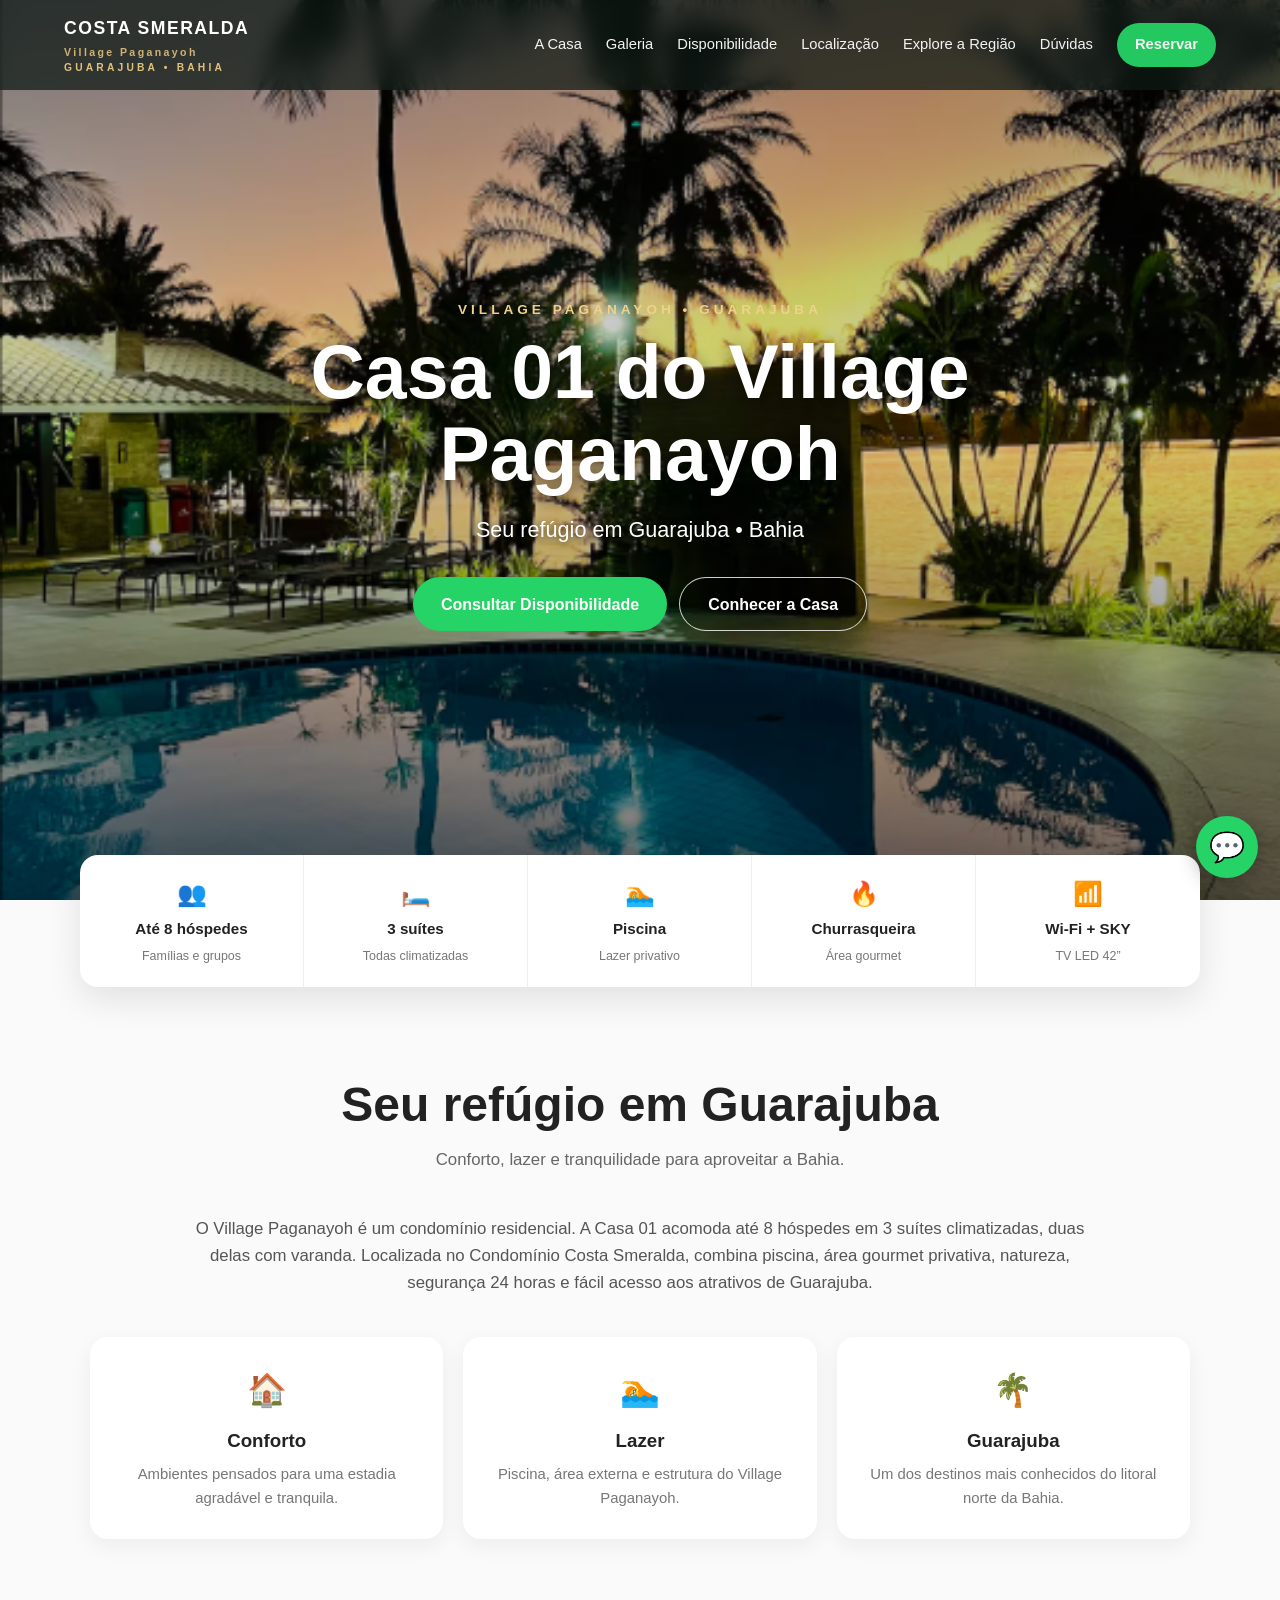
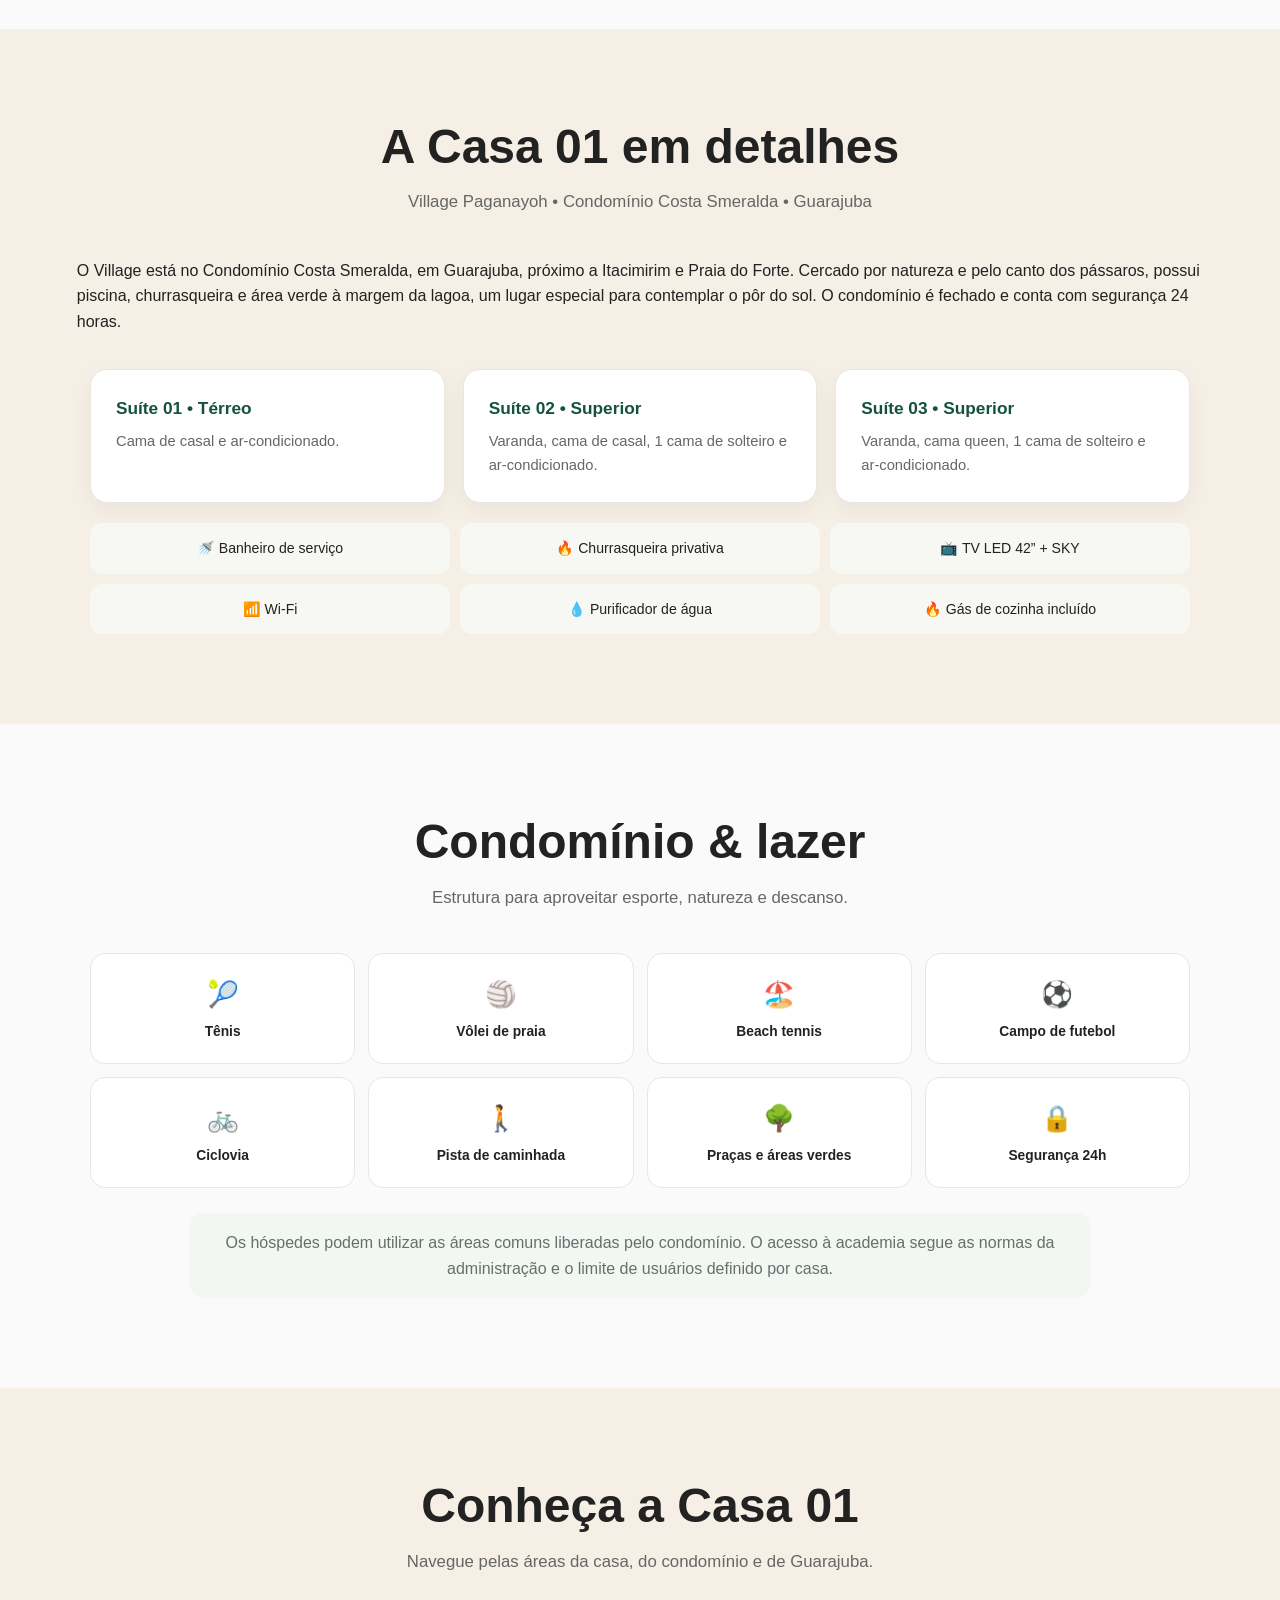
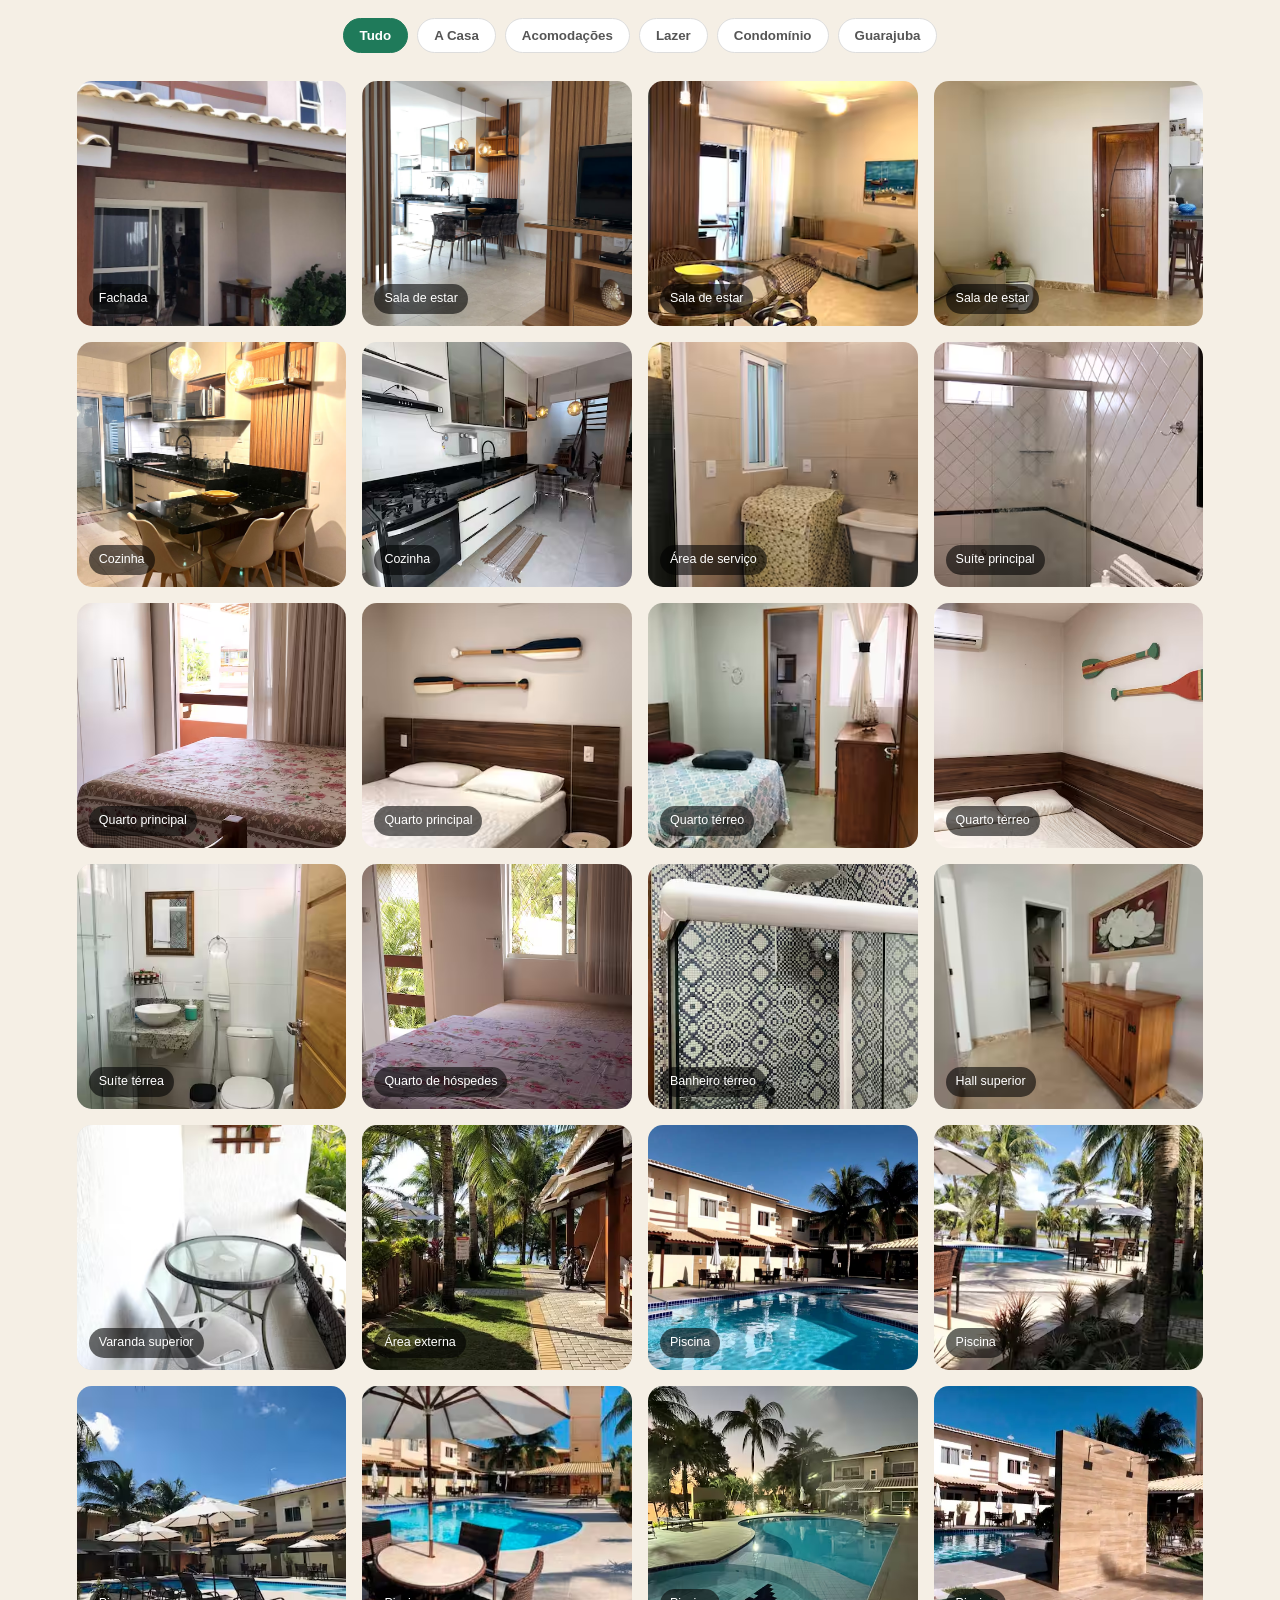
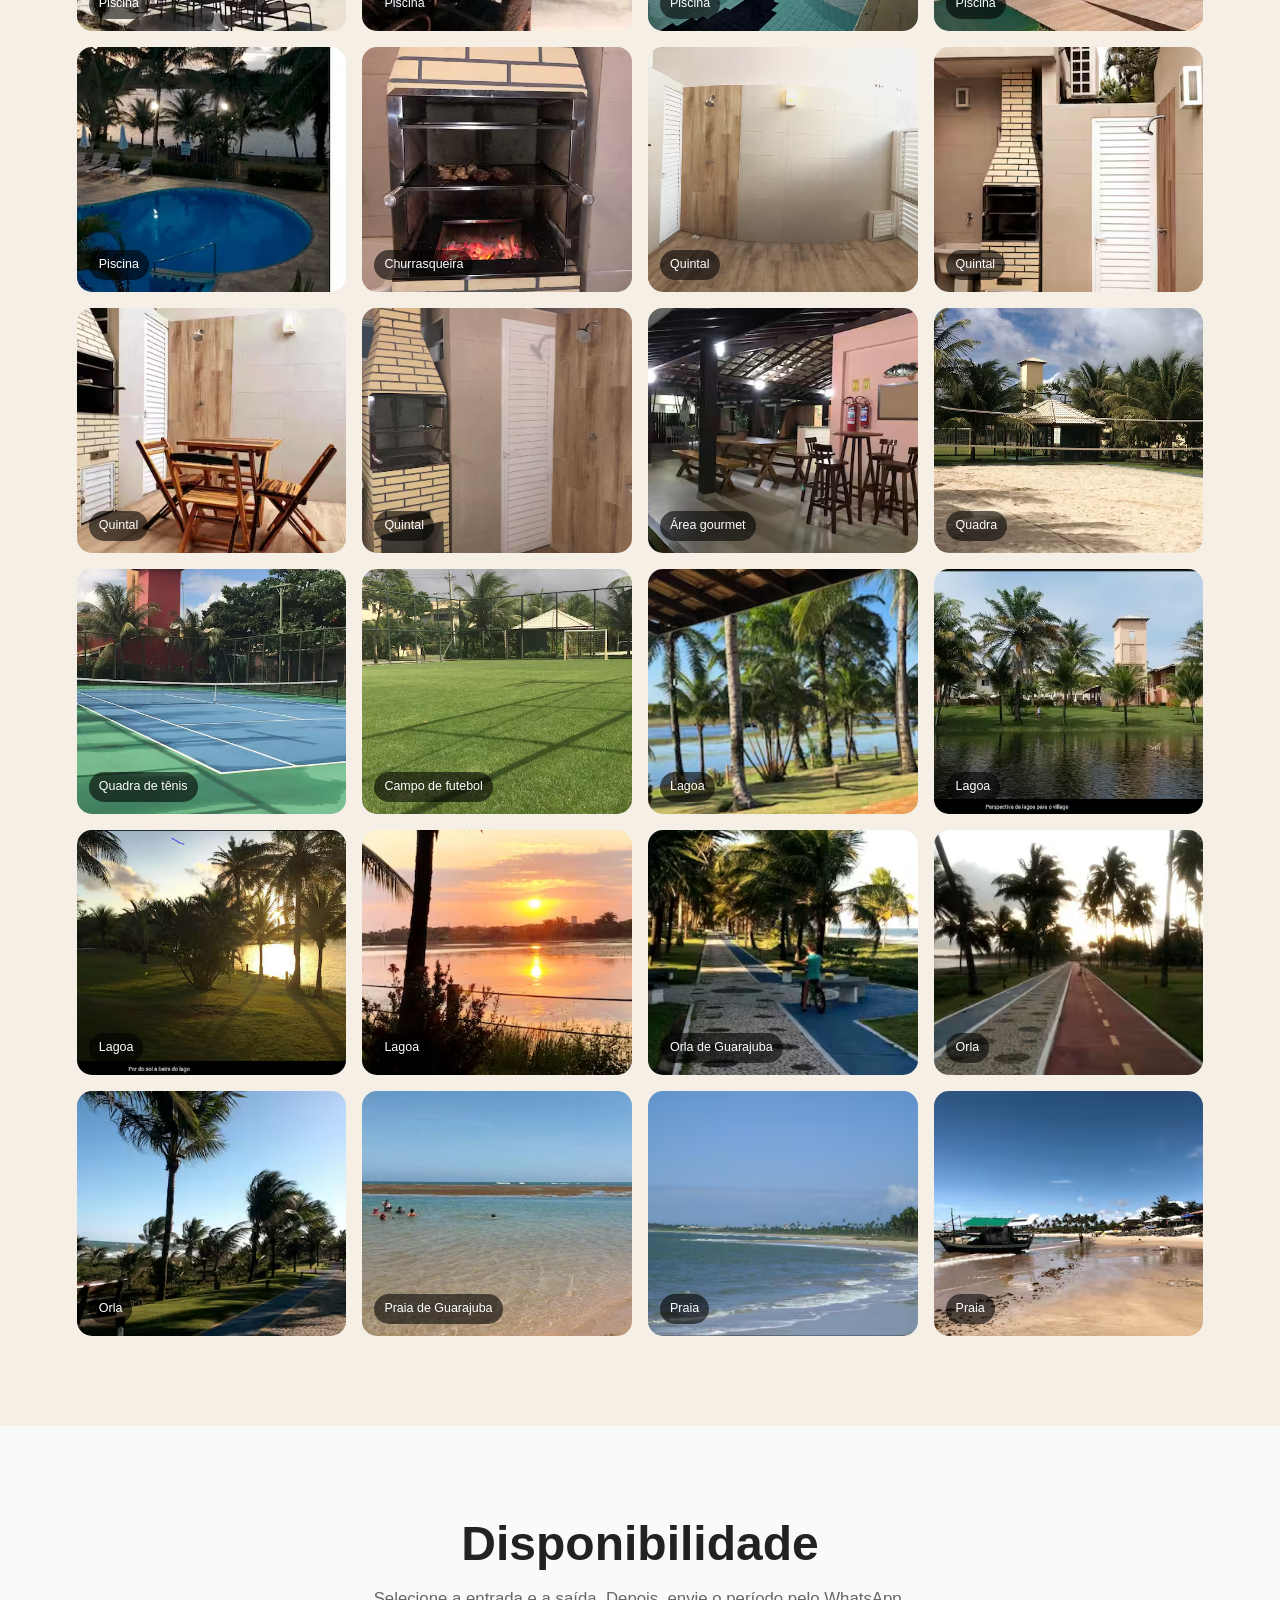
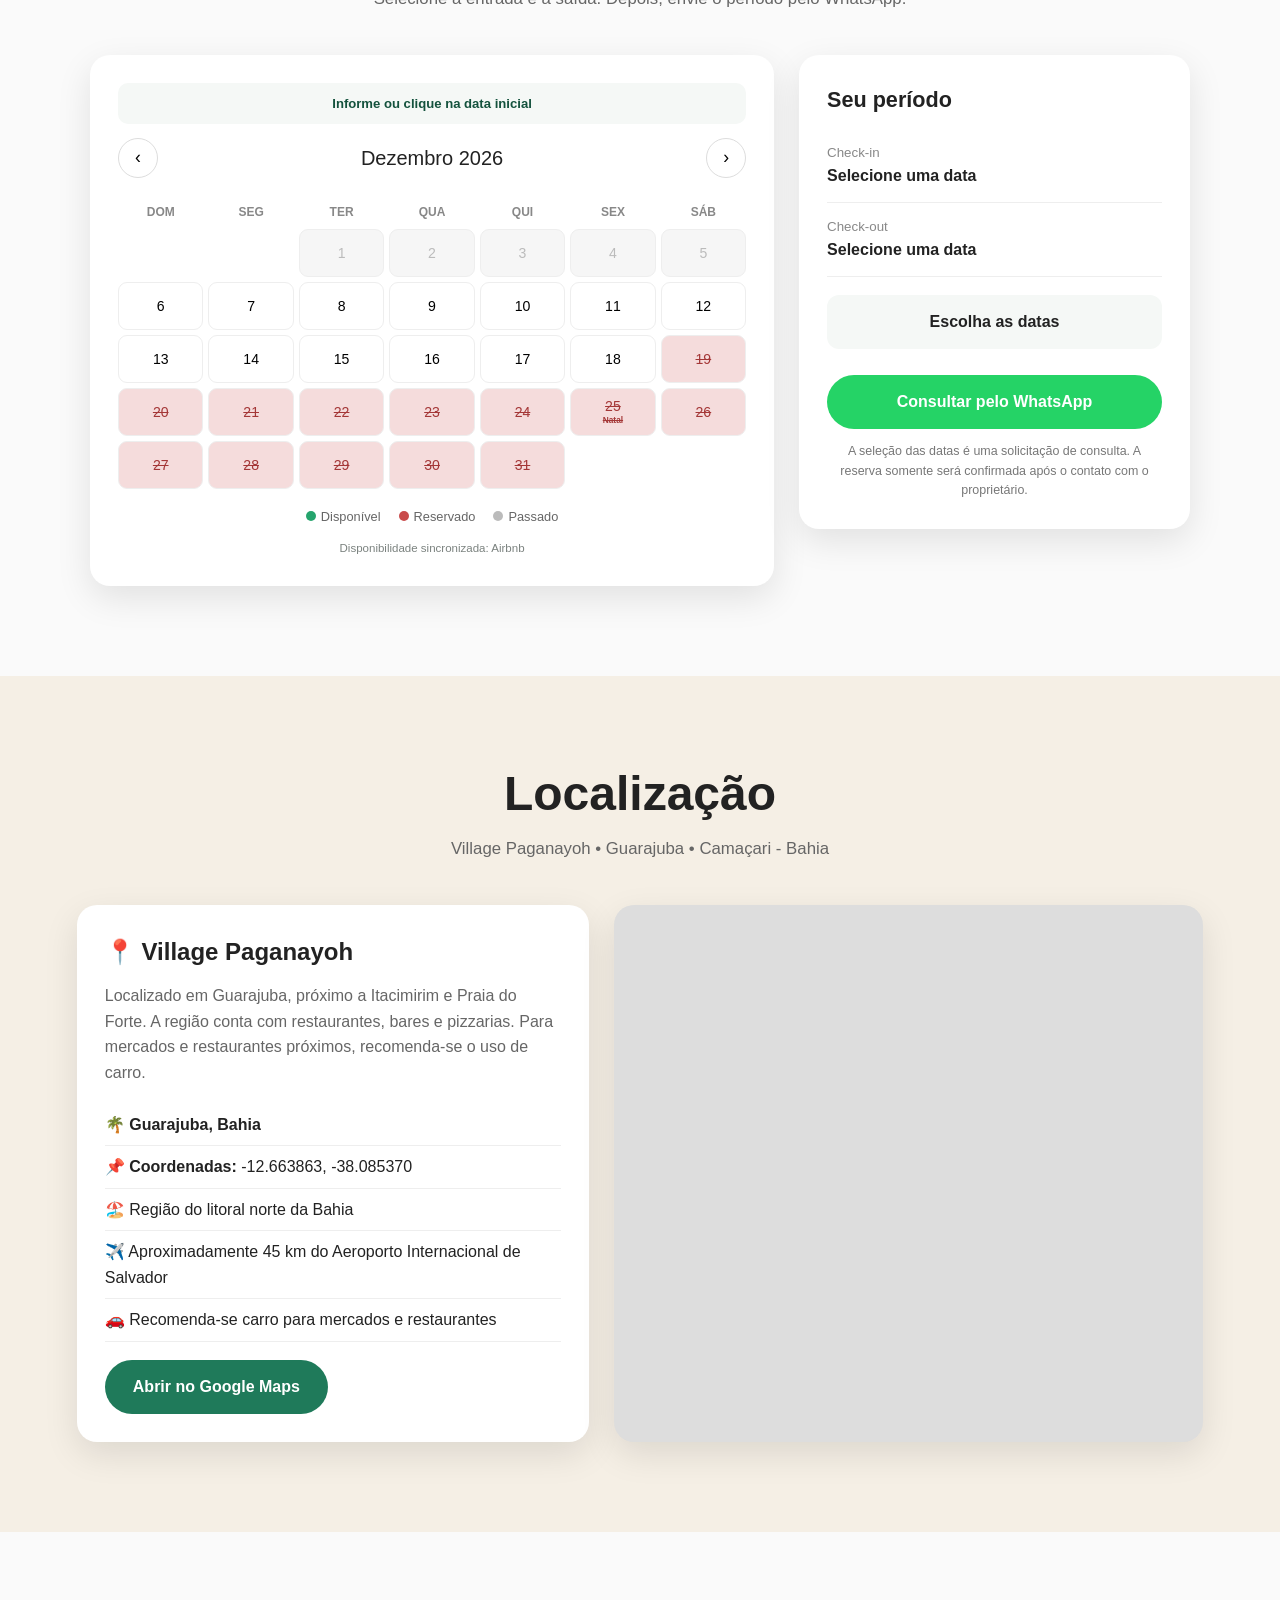
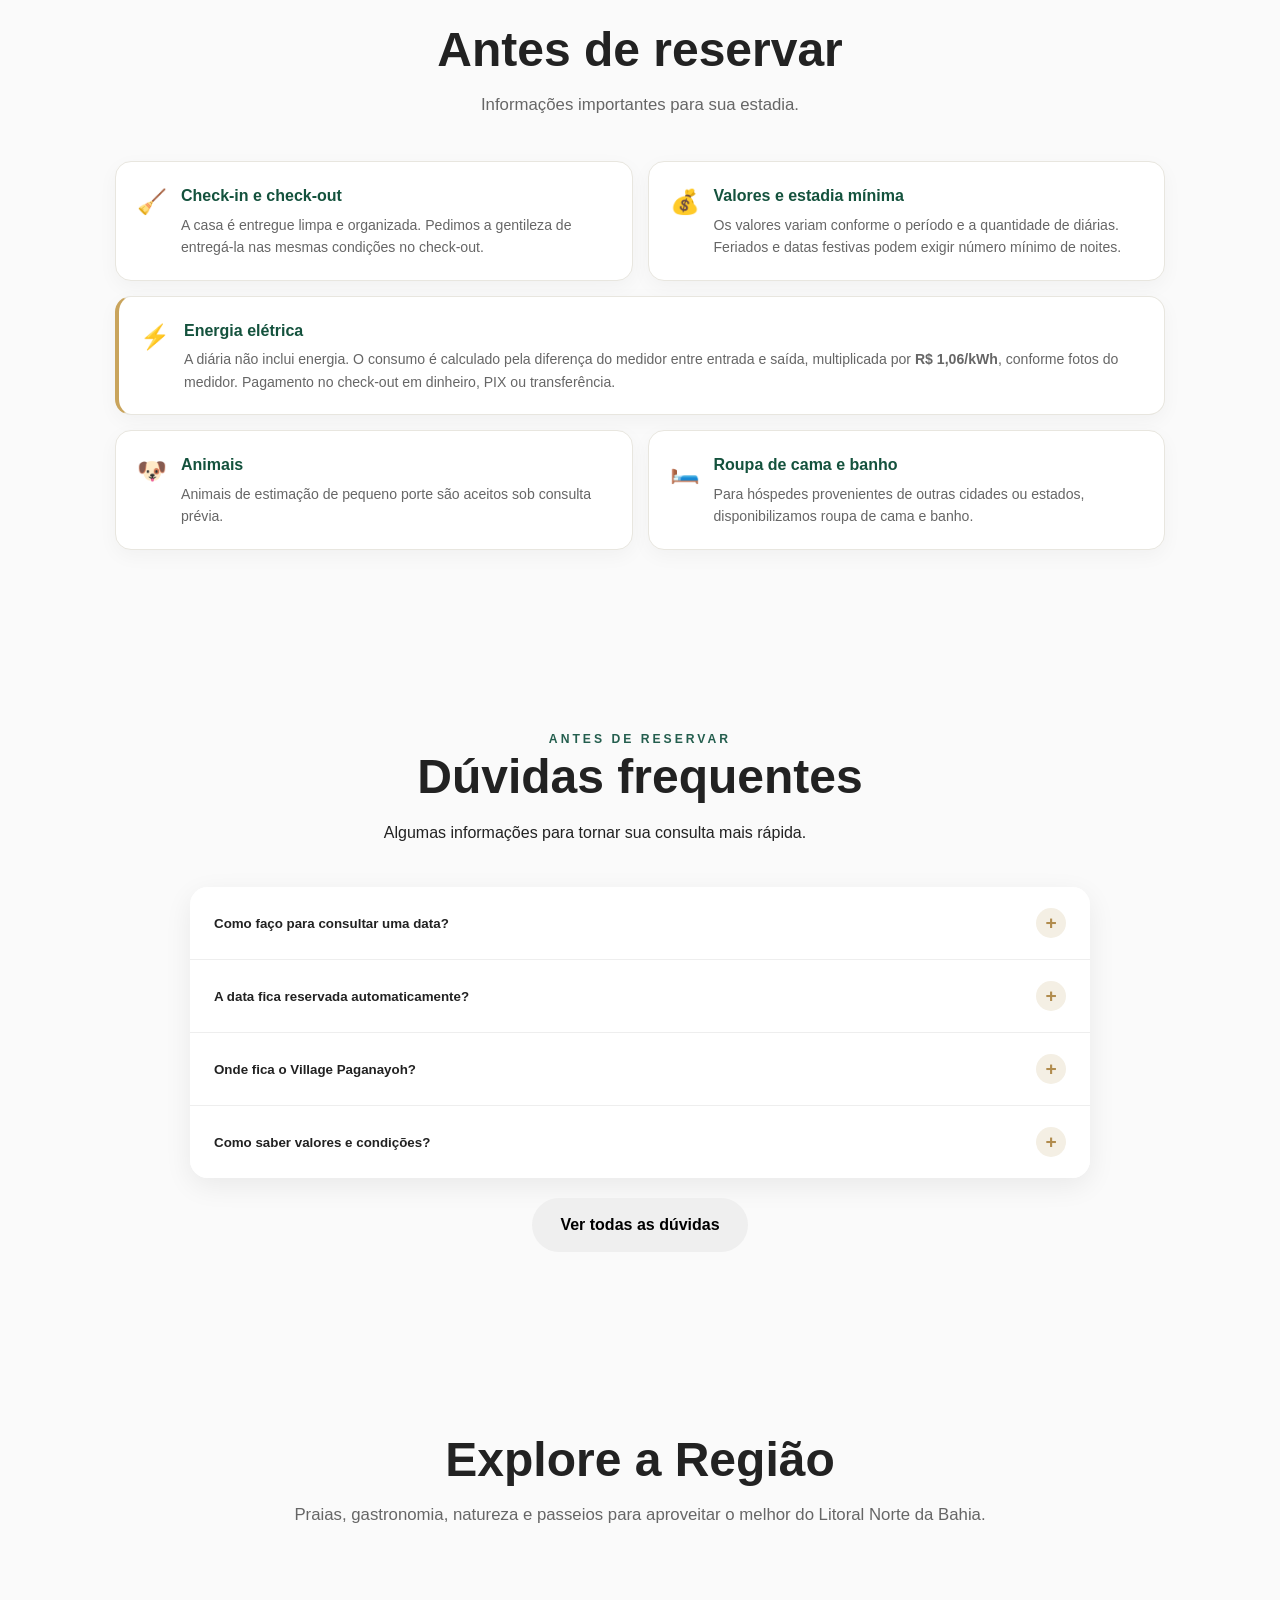
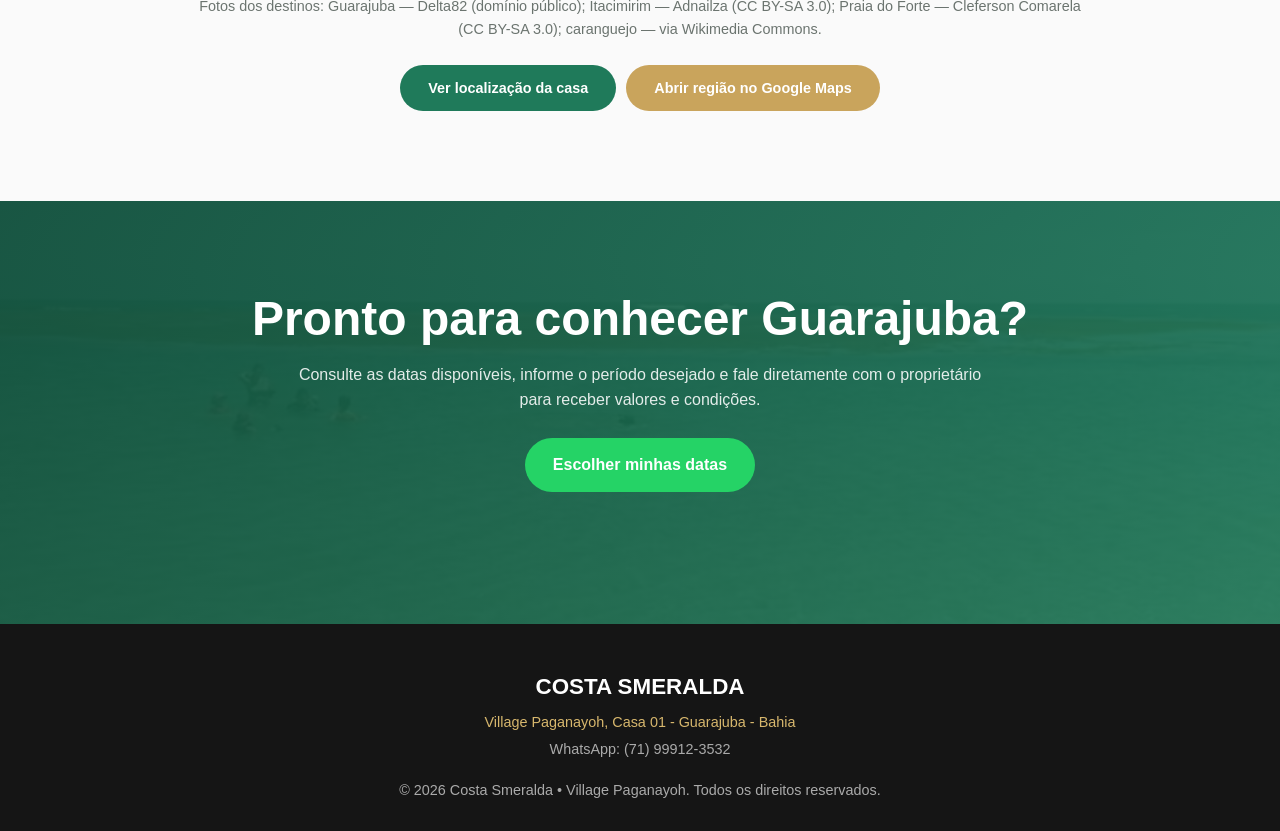
==== index.html @ cddd0c2f "Adiciona central de dúvidas pesquisável" ====
<!DOCTYPE html>
<html lang="pt-BR">
<head>
<meta charset="UTF-8">
<meta name="viewport" content="width=device-width, initial-scale=1.0">
<meta name="description" content="Casa 01 do Village Paganayoh em Guarajuba, Bahia. Consulte disponibilidade e faça sua reserva diretamente pelo WhatsApp.">
<title>Casa 01 | Village Paganayoh — Guarajuba, Bahia</title>
    <meta name="description" content="Conheça a Casa 01 do Village Paganayoh em Guarajuba, Bahia. Veja fotos, consulte disponibilidade e fale diretamente com o proprietário.">
    <meta property="og:title" content="Casa 01 | Village Paganayoh — Guarajuba">
    <meta property="og:description" content="Seu refúgio em Guarajuba, Bahia. Consulte disponibilidade e reserve diretamente.">
    <meta property="og:type" content="website">

<style>
:root{
    --green:#1f7a5a;
    --green-dark:#14523d;
    --sand:#f5efe5;
    --gold:#c9a45c;
    --dark:#222;
    --gray:#666;
    --light:#fafafa;
    --white:#fff;
    --red:#c94b4b;
    --shadow:0 12px 35px rgba(0,0,0,.10);
}

*{margin:0;padding:0;box-sizing:border-box}
html{scroll-behavior:smooth}
body{
    font-family:"Segoe UI",Arial,sans-serif;
    background:var(--light);
    color:var(--dark);
    line-height:1.6;
}
a{text-decoration:none;color:inherit}
img{max-width:100%;display:block}

.navbar{
    position:fixed;
    top:0;left:0;right:0;
    z-index:1000;
    padding:14px 5%;
    background:rgba(15,25,21,.72);
    backdrop-filter:blur(10px);
    -webkit-backdrop-filter:blur(10px);
    color:#fff;
}
.nav-inner{
    max-width:1250px;
    margin:auto;
    display:flex;
    align-items:center;
    justify-content:space-between;
    gap:25px;
}
.logo{
    font-size:1.1rem;
    font-weight:800;
    letter-spacing:1.5px;
    white-space:nowrap;
}
.logo span{
    display:block;
    color:#e1c27d;
    font-weight:600;
}
.logo .logo-village{
    font-size:.66rem;
    letter-spacing:2.4px;
    margin-top:2px;
    opacity:.9;
}
.logo .logo-location{
    font-size:.64rem;
    letter-spacing:3.2px;
    margin-top:-1px;
}
.nav-links{
    display:flex;
    gap:24px;
    align-items:center;
    font-size:.92rem;
}
.nav-links a{opacity:.95;transition:.25s}
.nav-links a:hover{color:#e1c27d}
.nav-cta{
    background:#25D366;
    padding:10px 18px;
    border-radius:30px;
    font-weight:700;
}

.hero{
    min-height:100vh;
    position:relative;
    display:flex;
    align-items:center;
    justify-content:center;
    text-align:center;
    color:#fff;
    padding:100px 20px 70px;
    background:
      linear-gradient(180deg,rgba(0,0,0,.38),rgba(0,0,0,.12) 45%,rgba(0,0,0,.55)),
      url("assets/images/casa/pordosol.png") center center/cover no-repeat;
}
.hero-content{max-width:1050px;position:relative;z-index:2}
.eyebrow{
    text-transform:uppercase;
    letter-spacing:4px;
    font-size:.85rem;
    margin-bottom:12px;
    color:#f0d18c;
    font-weight:700;
}
.hero h1{
    font-size:clamp(2.5rem,6vw,4.7rem);
    line-height:1.08;
    margin-bottom:18px;
    text-shadow:0 4px 20px rgba(0,0,0,.6);
}
.hero p{
    font-size:clamp(1rem,2vw,1.35rem);
    margin-bottom:30px;
    text-shadow:0 2px 10px rgba(0,0,0,.7);
}
.hero-buttons{
    display:flex;
    justify-content:center;
    gap:12px;
    flex-wrap:wrap;
}
.btn{
    display:inline-flex;
    align-items:center;
    justify-content:center;
    min-height:54px;
    padding:0 28px;
    border-radius:50px;
    font-weight:800;
    transition:.25s;
    cursor:pointer;
    border:0;
    font-size:1rem;
}
.btn:hover{transform:translateY(-2px)}
.btn-green{background:#25D366;color:#fff}
.btn-outline{border:1px solid rgba(255,255,255,.8);color:#fff;background:rgba(0,0,0,.15)}
.btn-dark{background:var(--green);color:#fff}
.btn-gold{background:var(--gold);color:#fff}

.info-strip{
    position:relative;
    z-index:5;
    max-width:1120px;
    margin:-45px auto 0;
    background:#fff;
    border-radius:18px;
    box-shadow:var(--shadow);
    display:grid;
    grid-template-columns:repeat(5,1fr);
    overflow:hidden;
}
.info-item{
    padding:20px 12px;
    text-align:center;
    border-right:1px solid #eee;
}
.info-item:last-child{border-right:0}
.info-icon{font-size:1.5rem;margin-bottom:4px}
.info-item strong{display:block;font-size:.95rem}
.info-item span{font-size:.78rem;color:#777}

.section{
    padding:90px 6%;
}
.section.alt{background:var(--sand)}
.section-header{
    max-width:850px;
    margin:0 auto 42px;
    text-align:center;
}
.section-title{
    font-size:clamp(2rem,4vw,3rem);
    line-height:1.15;
    margin-bottom:15px;
}
.section-subtitle{
    color:var(--gray);
    font-size:1.05rem;
}
.text{
    max-width:900px;
    margin:auto;
    text-align:center;
    color:#555;
    font-size:1.05rem;
}

.features{
    max-width:1100px;
    margin:40px auto 0;
    display:grid;
    grid-template-columns:repeat(3,1fr);
    gap:20px;
}
.feature{
    background:#fff;
    padding:28px;
    border-radius:18px;
    box-shadow:0 7px 22px rgba(0,0,0,.06);
    text-align:center;
}
.feature .icon{font-size:2rem;margin-bottom:10px}
.feature h3{margin-bottom:7px}
.feature p{color:#777;font-size:.93rem}

.gallery-tabs{
    display:flex;
    justify-content:center;
    flex-wrap:wrap;
    gap:9px;
    margin-bottom:28px;
}
.tab{
    border:1px solid #ddd;
    background:#fff;
    color:#555;
    padding:9px 16px;
    border-radius:30px;
    cursor:pointer;
    font-weight:600;
}
.tab.active,.tab:hover{
    background:var(--green);
    color:#fff;
    border-color:var(--green);
}
.gallery{
    max-width:1200px;
    margin:auto;
    display:grid;
    grid-template-columns:repeat(4,1fr);
    gap:16px;
}
.gallery-item{
    position:relative;
    height:245px;
    border-radius:15px;
    overflow:hidden;
    cursor:pointer;
    background:#ddd;
}
.gallery-item img{
    width:100%;
    height:100%;
    object-fit:cover;
    transition:.35s;
}
.gallery-item:hover img{transform:scale(1.05)}
.gallery-label{
    position:absolute;
    left:12px;
    bottom:12px;
    background:rgba(0,0,0,.58);
    color:#fff;
    padding:5px 10px;
    border-radius:20px;
    font-size:.78rem;
}

.lightbox{
    position:fixed;
    inset:0;
    background:rgba(0,0,0,.93);
    z-index:3000;
    display:none;
    align-items:center;
    justify-content:center;
    padding:25px;
}
.lightbox.show{display:flex}
.lightbox img{
    max-width:92vw;
    max-height:88vh;
    object-fit:contain;
    border-radius:8px;
}
.lb-close,.lb-prev,.lb-next{
    position:absolute;
    color:#fff;
    background:rgba(255,255,255,.12);
    border:0;
    cursor:pointer;
    width:46px;height:46px;
    border-radius:50%;
    font-size:1.6rem;
}
.lb-close{top:20px;right:25px}
.lb-prev{left:22px;top:50%;transform:translateY(-50%)}
.lb-next{right:22px;top:50%;transform:translateY(-50%)}

.calendar-wrap{
    max-width:1100px;
    margin:auto;
    display:grid;
    grid-template-columns:1.4fr .8fr;
    gap:25px;
    align-items:start;
}
.calendar-card,.booking-card,.location-card{
    background:#fff;
    border-radius:20px;
    box-shadow:var(--shadow);
    padding:28px;
}
.calendar-head{
    display:flex;
    align-items:center;
    justify-content:space-between;
    margin-bottom:18px;
}
.calendar-head button{
    width:40px;height:40px;
    border:1px solid #ddd;
    background:#fff;
    border-radius:50%;
    cursor:pointer;
    font-size:1.1rem;
}
.month-title{text-align:center;font-size:1.25rem}
.weekdays,.days{
    display:grid;
    grid-template-columns:repeat(7,1fr);
    gap:5px;
}
.weekdays div{
    text-align:center;
    font-size:.75rem;
    color:#888;
    font-weight:700;
    padding:7px 0;
}
.day{
    min-height:48px;
    border:1px solid #eee;
    background:#fff;
    border-radius:9px;
    cursor:pointer;
    font-size:.88rem;
    position:relative;
}
.day:hover{border-color:var(--green)}
.day.empty{border:0;background:transparent;cursor:default}
.day.past{color:#bbb;background:#f6f6f6;cursor:not-allowed}
.day.reserved{
    background:#f5dcdc;
    color:#a43737;
    cursor:not-allowed;
    text-decoration:line-through;
}
.day.selected{
    background:var(--green);
    color:#fff;
    border-color:var(--green);
}
.day.in-range{
    background:#dcefe7;
    border-color:#c4e2d6;
    color:#14523d;
}
 .calendar-hint{margin:0 0 14px;padding:10px 12px;border-radius:10px;background:#f5f8f6;color:#14523d;text-align:center;font-size:.82rem;font-weight:700}.calendar-pointer-hint{position:fixed;z-index:5000;pointer-events:none;background:#17201d;color:#fff;padding:7px 10px;border-radius:8px;font-size:.72rem;font-weight:700;box-shadow:0 6px 18px rgba(0,0,0,.18);opacity:0;transform:translate(12px,14px);transition:opacity .12s}.calendar-pointer-hint.show{opacity:1}@media(hover:none),(pointer:coarse){.calendar-pointer-hint{display:none}}
.calendar-legend{
    display:flex;
    justify-content:center;
    flex-wrap:wrap;
    gap:18px;
    margin-top:18px;
    font-size:.8rem;
    color:#666;
}
.dot{
    width:10px;height:10px;
    border-radius:50%;
    display:inline-block;
    margin-right:5px;
}
.dot.green{background:#25a46d}
.dot.red{background:#c94b4b}
.dot.gray{background:#bbb}

.booking-card h3{font-size:1.35rem;margin-bottom:12px}
.booking-row{
    padding:13px 0;
    border-bottom:1px solid #eee;
}
.booking-row small{display:block;color:#888}
.booking-row strong{font-size:1rem}
.nights{
    margin:18px 0;
    padding:14px;
    background:#f5f8f6;
    border-radius:12px;
    text-align:center;
}
.booking-card .btn{width:100%;margin-top:8px}
.note{
    margin-top:13px;
    font-size:.78rem;
    color:#777;
    text-align:center;
}

.location{
    max-width:1200px;
    margin:auto;
    display:grid;
    grid-template-columns:1fr 1.15fr;
    gap:25px;
}
.location-card h3{font-size:1.5rem;margin-bottom:12px}
.location-card p{color:#666;margin-bottom:15px}
.location-list{list-style:none;margin:18px 0}
.location-list li{padding:8px 0;border-bottom:1px solid #eee}
.map{
    min-height:450px;
    border-radius:20px;
    overflow:hidden;
    box-shadow:var(--shadow);
    background:#ddd;
}
.map iframe{width:100%;height:100%;min-height:450px;border:0}

.rules{
    max-width:900px;
    margin:auto;
    display:grid;
    grid-template-columns:1fr 1fr;
    gap:16px;
}

.region-grid{
    max-width:1200px;
    margin:auto;
    display:grid;
    grid-template-columns:repeat(4,1fr);
    gap:18px;
}
.region-card{
    position:relative;
    min-height:360px;
    border-radius:20px;
    overflow:hidden;
    box-shadow:var(--shadow);
    background:#1e2a25;
    color:#fff;
    isolation:isolate;
}
.region-card img{
    position:absolute;
    inset:0;
    width:100%;
    height:100%;
    object-fit:cover;
    z-index:-2;
    transition:transform .4s ease;
}
.region-card::after{
    content:"";
    position:absolute;
    inset:0;
    background:linear-gradient(180deg,rgba(0,0,0,.05) 20%,rgba(0,0,0,.78) 100%);
    z-index:-1;
}
.region-card:hover img{transform:scale(1.04)}
.region-card-content{
    position:absolute;
    left:0;right:0;bottom:0;
    padding:24px;
}
.region-tag{
    display:inline-flex;
    align-items:center;
    gap:6px;
    padding:6px 10px;
    border-radius:999px;
    background:rgba(255,255,255,.17);
    border:1px solid rgba(255,255,255,.28);
    backdrop-filter:blur(8px);
    -webkit-backdrop-filter:blur(8px);
    font-size:.72rem;
    font-weight:800;
    margin-bottom:10px;
}
.region-card h3{
    font-size:1.35rem;
    line-height:1.15;
    margin-bottom:7px;
}
.region-card p{
    color:rgba(255,255,255,.86);
    font-size:.88rem;
}
.region-note{
    max-width:900px;
    margin:24px auto 0;
    text-align:center;
    color:#6b746f;
    font-size:.9rem;
}
.region-actions{
    max-width:1200px;
    margin:24px auto 0;
    display:flex;
    justify-content:center;
    gap:10px;
    flex-wrap:wrap;
}
.region-actions .btn{
    min-height:46px;
    font-size:.9rem;
}

.rule{
    background:#fff;
    padding:20px;
    border-radius:14px;
    border-left:4px solid var(--gold);
}
.rule strong{display:block;margin-bottom:4px}
.rule span{color:#666;font-size:.92rem}

.final-cta{
    background:
      linear-gradient(135deg,rgba(20,82,61,.96),rgba(31,122,90,.90)),
      url("assets/images/guarajuba/praia.png") center/cover;
    color:#fff;
    text-align:center;
}
.final-cta .section-title{color:#fff}
.final-cta p{max-width:700px;margin:0 auto 25px;color:rgba(255,255,255,.88)}

.footer{
    background:#151515;
    color:#fff;
    padding:45px 6% 25px;
    text-align:center;
}
.footer h3{font-size:1.4rem;margin-bottom:6px}
.footer p{color:#aaa;font-size:.9rem;margin:4px 0}
.footer .gold{color:#d7b76d}

.whatsapp-float{
    position:fixed;
    right:22px;
    bottom:22px;
    width:62px;height:62px;
    border-radius:50%;
    background:#25D366;
    color:#fff;
    display:flex;
    align-items:center;
    justify-content:center;
    font-size:29px;
    box-shadow:0 5px 20px rgba(0,0,0,.28);
    z-index:2000;
    transition:.25s;
}
.whatsapp-float:hover{transform:scale(1.07)}

@media(max-width:900px){
    .nav-links{display:none}
    .info-strip{grid-template-columns:repeat(3,1fr);margin:0 4% 0}
    .info-item:nth-child(3){border-right:0}
    .info-item:nth-child(4),.info-item:nth-child(5){border-top:1px solid #eee}
    .features{grid-template-columns:1fr 1fr}
    .gallery{grid-template-columns:repeat(3,1fr)}
    .calendar-wrap,.location{grid-template-columns:1fr}
    .region-grid{grid-template-columns:repeat(2,1fr)}
}
@media(max-width:600px){
    .navbar{padding:12px 18px}
    .logo{font-size:.95rem}
    .hero{
        min-height:92vh;
        padding:90px 16px 45px;
        background-position:center center;
    }
    .hero h1{font-size:2.45rem}
    .hero p{font-size:1rem}
    .btn{width:100%;max-width:330px}
    .info-strip{
        grid-template-columns:repeat(2,1fr);
        margin:0 12px;
        border-radius:14px;
    }
    .info-item{border-right:1px solid #eee}
    .info-item:nth-child(2n){border-right:0}
    .info-item:nth-child(3){border-top:1px solid #eee}
    .info-item:nth-child(4){border-top:1px solid #eee}
    .info-item:nth-child(5){
        grid-column:1/-1;
        border-top:1px solid #eee;
        border-right:0;
    }
    .section{padding:65px 18px}
    .features{grid-template-columns:1fr}
    .gallery{grid-template-columns:repeat(2,1fr);gap:10px}
    .gallery-item{height:180px}
    .calendar-card,.booking-card,.location-card{padding:18px}
    .day{min-height:42px;font-size:.8rem}
    .location-card{order:1}
    .map{order:2;min-height:330px}
    .map iframe{min-height:330px}
    .rules{grid-template-columns:1fr}
    .region-grid{grid-template-columns:1fr}
    .region-card{min-height:320px}
    .region-card-content{padding:20px}
    .lightbox img{max-width:96vw;max-height:80vh}
    .lb-prev{left:8px}.lb-next{right:8px}
}

        .faq-box{
            max-width:900px;
            margin:auto;
            background:#fff;
            border-radius:18px;
            box-shadow:0 8px 28px rgba(0,0,0,.07);
            overflow:hidden;
        }
        .faq-item{border-bottom:1px solid #eee;}
        .faq-item:last-child{border-bottom:0;}
        .faq-question{
            width:100%;
            border:0;
            background:#fff;
            padding:21px 24px;
            text-align:left;
            display:flex;
            justify-content:space-between;
            align-items:center;
            font-weight:700;
            color:#222;
            cursor:pointer;
        }
        .faq-question span{
            width:30px;height:30px;border-radius:50%;
            background:#f4efe4;color:#b18c4e;
            display:flex;align-items:center;justify-content:center;
            font-size:1.2rem;flex:none;
        }
        .faq-answer{
            display:none;
            padding:0 24px 21px;
            color:#666;
            font-size:.92rem;
        }
        .faq-item.open .faq-answer{display:block;}

    
        @media(max-width:600px){
            .whatsapp-float{
                width:58px;height:58px;right:16px;bottom:16px;
            }
            .faq-question{padding:18px 17px;font-size:.94rem;}
            .faq-answer{padding:0 17px 18px;font-size:.88rem;}
        }

    </style>

    <script type="application/ld+json">
    {
      "@context":"https://schema.org",
      "@type":"VacationRental",
      "name":"Casa 01 do Village Paganayoh",
      "description":"Casa para temporada no Village Paganayoh, em Guarajuba, Camaçari, Bahia.",
      "address":{
        "@type":"PostalAddress",
        "addressLocality":"Guarajuba",
        "addressRegion":"BA",
        "addressCountry":"BR"
      },
      "geo":{
        "@type":"GeoCoordinates",
        "latitude":-12.663863,
        "longitude":-38.085370
      },
      "telephone":"+55 71 99912-3532"
    }
    </script>


<script>
(function () {
  var nav = performance.getEntriesByType && performance.getEntriesByType("navigation")[0];
  if (nav && nav.type === "reload" && location.hash) {
    history.replaceState(null, "", location.pathname + location.search);
    window.scrollTo(0, 0);
  }
  document.addEventListener("DOMContentLoaded", function () {
    document.querySelectorAll('a[href^="#"]').forEach(function(a){
      a.addEventListener("click", function(e){
        var id=a.getAttribute("href");
        var target=id && id!="#" ? document.querySelector(id) : null;
        if(!target) return;
        e.preventDefault();
        target.scrollIntoView({behavior:"smooth",block:"start"});
        setTimeout(function(){
          history.replaceState(null,"",location.pathname+location.search);
        },700);
      });
    });
  });
})();
</script>


<style>
.real-grid{max-width:1100px;margin:34px auto 20px;display:grid;grid-template-columns:repeat(3,1fr);gap:18px}
.real-card{background:#fff;border:1px solid #e8e6df;border-radius:17px;padding:25px;box-shadow:0 8px 24px rgba(0,0,0,.05)}
.real-card b{color:#14523d;font-size:1.08rem}.real-card p{color:#666;margin-top:8px;font-size:.92rem}
.amenity-grid{max-width:1100px;margin:auto;display:grid;grid-template-columns:repeat(3,1fr);gap:10px}
.amenity-grid span{background:#f7f7f4;border-radius:12px;padding:14px;text-align:center;font-size:.88rem}
.condo-grid{max-width:1100px;margin:auto;display:grid;grid-template-columns:repeat(4,1fr);gap:13px}
.condo-grid div{background:#fff;border:1px solid #e8e6df;border-radius:15px;padding:20px;text-align:center;font-size:1.6rem}
.condo-grid b{display:block;font-size:.86rem;margin-top:6px}
.access-note{max-width:900px;margin:25px auto 0;text-align:center;background:#f2f7f4;color:#65706b;padding:17px;border-radius:13px}
.important-grid{max-width:1050px;margin:auto;display:grid;grid-template-columns:1fr 1fr;gap:15px}
.important-card{display:flex;gap:14px;background:#fff;border:1px solid #e8e6df;border-radius:16px;padding:21px;box-shadow:0 6px 20px rgba(0,0,0,.04)}
.important-card>span{font-size:1.5rem}.important-card b{color:#14523d}.important-card p{color:#666;font-size:.88rem;margin-top:5px}
.important-card.energy{grid-column:1/-1;border-left:4px solid #c9a45c}
@media(max-width:900px){.real-grid{grid-template-columns:1fr}.amenity-grid{grid-template-columns:1fr 1fr}.condo-grid{grid-template-columns:1fr 1fr}}
@media(max-width:600px){.amenity-grid,.important-grid{grid-template-columns:1fr}.important-card.energy{grid-column:auto}}
</style>


<style id="AIRBNB_CALENDAR_SYNC_V1">
.day.holiday:not(.reserved):not(.selected){border-color:#d3aa57;box-shadow:inset 0 -3px 0 #d3aa57}
.day.holiday:not(.reserved):not(.selected)::after{content:"";position:absolute;top:5px;right:5px;width:6px;height:6px;border-radius:50%;background:#d3aa57}
.day .holiday-name{display:block;font-size:.52rem;line-height:1.05;margin-top:2px;color:#9a742f;font-weight:700;white-space:normal}
.day.reserved .holiday-name{color:#a43737}
.day.selected .holiday-name{color:#fff}
@media(max-width:600px){.day .holiday-name{font-size:.44rem;line-height:1}}
.calendar-sync{margin-top:12px;text-align:center;color:#7b827f;font-size:.72rem}

.region-card{cursor:pointer}
.region-card:focus{outline:3px solid rgba(31,157,104,.22);outline-offset:3px}
.region-detail-modal{border:0;border-radius:22px;padding:0;width:min(980px,calc(100% - 28px));max-height:88vh;overflow:auto;box-shadow:0 30px 90px rgba(0,0,0,.25)}
.region-detail-modal::backdrop{background:rgba(15,25,21,.58)}
.region-detail-wrap{padding:26px}
.region-detail-head{display:flex;justify-content:space-between;align-items:flex-start;gap:20px;margin-bottom:18px}
.region-detail-head h3{margin:0;font-size:clamp(1.5rem,3vw,2rem)}
.region-detail-head p{margin:6px 0 0;color:#718079}
.region-detail-close{border:0;background:#f1f4f2;width:42px;height:42px;border-radius:50%;font-size:1.45rem;cursor:pointer}
.region-detail-list{display:grid;gap:18px}
.region-detail-item{border:1px solid #e4e9e6;border-radius:18px;overflow:hidden;background:#fff}
.region-detail-gallery{display:grid;grid-template-columns:2fr 1fr 1fr;gap:4px;background:#eef2ef}
.region-detail-gallery img{width:100%;height:220px;object-fit:cover;display:block}
.region-detail-gallery img:first-child{height:220px}
.region-detail-body{padding:18px}
.region-detail-top{display:flex;justify-content:space-between;gap:14px;align-items:flex-start}
.region-detail-type{display:inline-flex;padding:6px 9px;border-radius:999px;background:#edf5f1;color:#167a51;font-size:.74rem;font-weight:800}
.region-detail-body h4{margin:9px 0 7px;font-size:1.15rem}
.region-detail-body p{margin:0;color:#5f6c66;line-height:1.55}
.region-detail-meta{display:flex;flex-wrap:wrap;gap:8px 14px;margin-top:13px;font-size:.86rem;color:#41504a}
.region-detail-map{display:inline-flex;margin-top:14px;padding:10px 13px;border-radius:10px;background:#1f9d68;color:#fff;text-decoration:none;font-weight:800}
.region-detail-empty{padding:30px;text-align:center;color:#718079}
@media(max-width:700px){
  .region-detail-wrap{padding:18px}
  .region-detail-gallery{grid-template-columns:1fr 1fr}
  .region-detail-gallery img{height:150px}
  .region-detail-gallery img:first-child{grid-column:1/-1;height:210px}
}

.faq-library-dialog{
    border:0;
    border-radius:22px;
    padding:0;
    width:min(900px,calc(100% - 28px));
    max-height:88vh;
    overflow:auto;
    box-shadow:0 30px 90px rgba(0,0,0,.24);
}
.faq-library-dialog::backdrop{background:rgba(15,25,21,.58)}
.faq-library-wrap{padding:28px}
.faq-library-head{display:flex;justify-content:space-between;align-items:flex-start;gap:20px}
.faq-library-head h3{font-size:clamp(1.6rem,3vw,2.15rem);margin:4px 0 7px}
.faq-library-head p{margin:0;color:#6f7974;line-height:1.5}
.faq-library-kicker{color:#245e4e;font-size:.72rem;font-weight:800;letter-spacing:2.5px;text-transform:uppercase}
.faq-library-close{border:0;background:#f1f4f2;width:42px;height:42px;border-radius:50%;font-size:1.45rem;cursor:pointer;flex:none}
.faq-library-search-wrap{display:flex;align-items:center;gap:10px;margin:22px 0 8px;padding:0 15px;border:1px solid #dfe6e2;border-radius:14px;background:#fff}
.faq-library-search-wrap input{width:100%;border:0;outline:0;padding:15px 0;font:inherit;background:transparent}
.faq-library-count{font-size:.78rem;color:#7b827f;margin:8px 2px 14px}
.faq-library-list{border:1px solid #e5eae7;border-radius:16px;overflow:hidden;background:#fff}
.faq-library-item{border-bottom:1px solid #edf0ee}
.faq-library-item:last-child{border-bottom:0}
.faq-library-question{width:100%;border:0;background:#fff;padding:18px 20px;text-align:left;display:flex;justify-content:space-between;align-items:center;gap:18px;font-weight:750;cursor:pointer;color:#202722}
.faq-library-question span{width:28px;height:28px;border-radius:50%;background:#f4efe4;color:#b18c4e;display:grid;place-items:center;flex:none}
.faq-library-answer{display:none;padding:0 20px 18px;color:#626d67;font-size:.92rem;line-height:1.6}
.faq-library-item.open .faq-library-answer{display:block}
.faq-library-empty{text-align:center;padding:30px;color:#718079}
@media(max-width:600px){
  .faq-library-wrap{padding:20px 16px}
  .faq-library-head{gap:12px}
  .faq-library-question{padding:16px}
  .faq-library-answer{padding:0 16px 16px}
}
</style>
    <!-- Compartilhamento do site - WhatsApp / Facebook -->
<meta property="og:type" content="website">
<meta property="og:title" content="Casa 01 do Village Paganayoh | Guarajuba - Bahia">
<meta property="og:description" content="Seu refúgio em Guarajuba: 3 suítes, piscina, churrasqueira e lazer completo próximo à praia.">
<meta property="og:url" content="https://village-paganayoh.github.io/Village-Paganayoh/">
<meta property="og:image" content="https://village-paganayoh.github.io/Village-Paganayoh/assets/images/casa/compartilhamento.jpg?v=4">
<meta property="og:image:alt" content="Casa 01 do Village Paganayoh em Guarajuba, Bahia">
<meta property="og:image:type" content="image/jpeg">
<meta property="og:image:width" content="1200">
<meta property="og:image:height" content="630">
    
<meta name="twitter:card" content="summary_large_image">
<meta name="twitter:title" content="Casa 01 do Village Paganayoh | Guarajuba - Bahia">
<meta name="twitter:description" content="Seu refúgio em Guarajuba: 3 suítes, piscina, churrasqueira e lazer completo próximo à praia.">
<meta name="twitter:image" content="https://village-paganayoh.github.io/Village-Paganayoh/assets/images/casa/compartilhamento.jpg?v=4">
</head>

<body>

<header class="navbar">
    <div class="nav-inner">
        <a href="#inicio" class="logo">
            COSTA SMERALDA
            <span class="logo-village">Village Paganayoh</span>
            <span class="logo-location">GUARAJUBA • BAHIA</span>
        </a>
        <nav class="nav-links">
            <a href="#casa">A Casa</a>
            <a href="#galeria">Galeria</a>
            <a href="#disponibilidade">Disponibilidade</a>
            <a href="#localizacao">Localização</a>
            <a href="#regiao">Explore a Região</a>
            <a href="#faq">Dúvidas</a>
            <a href="#reservas" class="nav-cta">Reservar</a>
        </nav>
    </div>
</header>

<section class="hero" id="inicio">
    <div class="hero-content">
        <div class="eyebrow">Village Paganayoh • Guarajuba</div>
        <h1>Casa 01 do Village Paganayoh</h1>
        <p>Seu refúgio em Guarajuba • Bahia</p>
        <div class="hero-buttons">
            <a href="#disponibilidade" class="btn btn-green">Consultar Disponibilidade</a>
            <a href="#galeria" class="btn btn-outline">Conhecer a Casa</a>
        </div>
    </div>
</section>

<div class="info-strip">
    <div class="info-item"><div class="info-icon">👥</div><strong>Até 8 hóspedes</strong><span>Famílias e grupos</span></div>
    <div class="info-item"><div class="info-icon">🛏️</div><strong>3 suítes</strong><span>Todas climatizadas</span></div>
    <div class="info-item"><div class="info-icon">🏊</div><strong>Piscina</strong><span>Lazer privativo</span></div>
    <div class="info-item"><div class="info-icon">🔥</div><strong>Churrasqueira</strong><span>Área gourmet</span></div>
    <div class="info-item"><div class="info-icon">📶</div><strong>Wi-Fi + SKY</strong><span>TV LED 42”</span></div>
</div>

<section class="section" id="casa">
    <div class="section-header">
        <h2 class="section-title">Seu refúgio em Guarajuba</h2>
        <p class="section-subtitle">Conforto, lazer e tranquilidade para aproveitar a Bahia.</p>
    </div>
    <p class="text">
        O Village Paganayoh é um condomínio residencial. A Casa 01 acomoda até 8 hóspedes em 3 suítes climatizadas, duas delas com varanda.
        Localizada no Condomínio Costa Smeralda, combina piscina, área gourmet privativa, natureza,
        segurança 24 horas e fácil acesso aos atrativos de Guarajuba.
    </p>

    <div class="features">
        <div class="feature">
            <div class="icon">🏠</div>
            <h3>Conforto</h3>
            <p>Ambientes pensados para uma estadia agradável e tranquila.</p>
        </div>
        <div class="feature">
            <div class="icon">🏊</div>
            <h3>Lazer</h3>
            <p>Piscina, área externa e estrutura do Village Paganayoh.</p>
        </div>
        <div class="feature">
            <div class="icon">🌴</div>
            <h3>Guarajuba</h3>
            <p>Um dos destinos mais conhecidos do litoral norte da Bahia.</p>
        </div>
    </div>
</section>


<section class="section alt" id="detalhes">
  <div class="section-header">
    <h2 class="section-title">A Casa 01 em detalhes</h2>
    <p class="section-subtitle">Village Paganayoh • Condomínio Costa Smeralda • Guarajuba</p>
  </div>
  <p class="section-text">
    O Village está no Condomínio Costa Smeralda, em Guarajuba, próximo a Itacimirim e Praia do Forte.
    Cercado por natureza e pelo canto dos pássaros, possui piscina, churrasqueira e área verde à margem
    da lagoa, um lugar especial para contemplar o pôr do sol. O condomínio é fechado e conta com segurança 24 horas.
  </p>
  <div class="real-grid">
    <article class="real-card"><b>Suíte 01 • Térreo</b><p>Cama de casal e ar-condicionado.</p></article>
    <article class="real-card"><b>Suíte 02 • Superior</b><p>Varanda, cama de casal, 1 cama de solteiro e ar-condicionado.</p></article>
    <article class="real-card"><b>Suíte 03 • Superior</b><p>Varanda, cama queen, 1 cama de solteiro e ar-condicionado.</p></article>
  </div>
  <div class="amenity-grid">
    <span>🚿 Banheiro de serviço</span><span>🔥 Churrasqueira privativa</span>
    <span>📺 TV LED 42” + SKY</span><span>📶 Wi-Fi</span>
    <span>💧 Purificador de água</span><span>🔥 Gás de cozinha incluído</span>
  </div>
</section>

<section class="section" id="lazer-condominio">
  <div class="section-header">
    <h2 class="section-title">Condomínio & lazer</h2>
    <p class="section-subtitle">Estrutura para aproveitar esporte, natureza e descanso.</p>
  </div>
  <div class="condo-grid">
    <div>🎾<b>Tênis</b></div><div>🏐<b>Vôlei de praia</b></div>
    <div>🏖️<b>Beach tennis</b></div><div>⚽<b>Campo de futebol</b></div>
    <div>🚲<b>Ciclovia</b></div><div>🚶<b>Pista de caminhada</b></div>
    <div>🌳<b>Praças e áreas verdes</b></div><div>🔒<b>Segurança 24h</b></div>
  </div>
  <p class="access-note">Os hóspedes podem utilizar as áreas comuns liberadas pelo condomínio. O acesso à academia segue as normas da administração e o limite de usuários definido por casa.</p>
</section>

<section class="section alt" id="galeria">
    <div class="section-header">
        <h2 class="section-title">Conheça a Casa 01</h2>
        <p class="section-subtitle">Navegue pelas áreas da casa, do condomínio e de Guarajuba.</p>
    </div>

    <div class="gallery-tabs">
        <button class="tab active" data-filter="todos">Tudo</button>
        <button class="tab" data-filter="casa">A Casa</button>
        <button class="tab" data-filter="quartos">Acomodações</button>
        <button class="tab" data-filter="lazer">Lazer</button>
        <button class="tab" data-filter="condominio">Condomínio</button>
        <button class="tab" data-filter="guarajuba">Guarajuba</button>
    </div>

    <div class="gallery" id="gallery"></div>
</section>

<section class="section" id="disponibilidade">
    <div class="section-header">
        <h2 class="section-title">Disponibilidade</h2>
        <p class="section-subtitle">Selecione a entrada e a saída. Depois, envie o período pelo WhatsApp.</p>
    </div>

    <div class="calendar-wrap">
        <div class="calendar-card">
            <div id="calendarHint" class="calendar-hint">Informe ou clique na data inicial</div><div id="calendarPointerHint" class="calendar-pointer-hint" role="tooltip"></div>
                <div class="calendar-head">
                <button id="prevMonth" aria-label="Mês anterior">‹</button>
                <div class="month-title" id="monthTitle"></div>
                <button id="nextMonth" aria-label="Próximo mês">›</button>
            </div>
            <div class="weekdays">
                <div>DOM</div><div>SEG</div><div>TER</div><div>QUA</div>
                <div>QUI</div><div>SEX</div><div>SÁB</div>
            </div>
            <div class="days" id="calendarDays"></div>
            <div class="calendar-legend">
                <span><i class="dot green"></i>Disponível</span>
                <span><i class="dot red"></i>Reservado</span>
                <span><i class="dot gray"></i>Passado</span>
            </div>
        </div>

        <div class="booking-card">
            <h3>Seu período</h3>

            <div class="booking-row">
                <small>Check-in</small>
                <strong id="checkin">Selecione uma data</strong>
            </div>

            <div class="booking-row">
                <small>Check-out</small>
                <strong id="checkout">Selecione uma data</strong>
            </div>

            <div class="nights">
                <strong id="nights">Escolha as datas</strong>
            </div>

            <button class="btn btn-green" id="whatsappBooking">
                Consultar pelo WhatsApp
            </button>

            <div class="note">
                A seleção das datas é uma solicitação de consulta. A reserva somente será confirmada após o contato com o proprietário.
            </div>
        </div>
    </div>
</section>

<section class="section alt" id="localizacao">
    <div class="section-header">
        <h2 class="section-title">Localização</h2>
        <p class="section-subtitle">Village Paganayoh • Guarajuba • Camaçari - Bahia</p>
    </div>

    <div class="location">
        <div class="location-card">
            <h3>📍 Village Paganayoh</h3>
            <p>
                Localizado em Guarajuba, próximo a Itacimirim e Praia do Forte. A região conta com restaurantes,
                bares e pizzarias. Para mercados e restaurantes próximos, recomenda-se o uso de carro.
            </p>

            <ul class="location-list">
                <li>🌴 <strong>Guarajuba, Bahia</strong></li>
                <li>📌 <strong>Coordenadas:</strong> -12.663863, -38.085370</li>
                <li>🏖️ Região do litoral norte da Bahia</li><li>✈️ Aproximadamente 45 km do Aeroporto Internacional de Salvador</li><li>🚗 Recomenda-se carro para mercados e restaurantes</li>
            </ul>

            <a class="btn btn-dark" target="_blank"
               href="https://www.google.com/maps/search/?api=1&query=-12.663863,-38.085370">
                Abrir no Google Maps
            </a>
        </div>

        <div class="map">
            <iframe
                src="https://www.google.com/maps?q=-12.663863,-38.085370&z=16&output=embed"
                loading="lazy"
                allowfullscreen
                referrerpolicy="no-referrer-when-downgrade"
                title="Mapa de localização do Village Paganayoh">
            </iframe>
        </div>
    </div>
</section>

<section class="section" id="informacoes">
  <div class="section-header"><h2 class="section-title">Antes de reservar</h2><p class="section-subtitle">Informações importantes para sua estadia.</p></div>
  <div class="important-grid">
    <div class="important-card"><span>🧹</span><div><b>Check-in e check-out</b><p>A casa é entregue limpa e organizada. Pedimos a gentileza de entregá-la nas mesmas condições no check-out.</p></div></div>
    <div class="important-card"><span>💰</span><div><b>Valores e estadia mínima</b><p>Os valores variam conforme o período e a quantidade de diárias. Feriados e datas festivas podem exigir número mínimo de noites.</p></div></div>
    <div class="important-card energy"><span>⚡</span><div><b>Energia elétrica</b><p>A diária não inclui energia. O consumo é calculado pela diferença do medidor entre entrada e saída, multiplicada por <strong>R$ 1,06/kWh</strong>, conforme fotos do medidor. Pagamento no check-out em dinheiro, PIX ou transferência.</p></div></div>
    <div class="important-card"><span>🐶</span><div><b>Animais</b><p>Animais de estimação de pequeno porte são aceitos sob consulta prévia.</p></div></div>
    <div class="important-card"><span>🛏️</span><div><b>Roupa de cama e banho</b><p>Para hóspedes provenientes de outras cidades ou estados, disponibilizamos roupa de cama e banho.</p></div></div>
  </div>
</section>


    <section class="section" id="faq">
        <div class="section-header">
            <div style="color:#245e4e;font-size:.76rem;font-weight:800;letter-spacing:3px;text-transform:uppercase;">Antes de reservar</div>
            <h2 class="section-title">Dúvidas frequentes</h2>
            <p class="section-text" style="max-width:760px;">
                Algumas informações para tornar sua consulta mais rápida.
            </p>
        </div>

        <div class="faq-box">
            <div class="faq-item">
                <button class="faq-question" type="button">
                    Como faço para consultar uma data?
                    <span>+</span>
                </button>
                <div class="faq-answer">
                    Escolha a data de entrada e a data de saída no calendário. Depois, clique em
                    “Consultar este período”. O WhatsApp será aberto com as datas preenchidas.
                </div>
            </div>

            <div class="faq-item">
                <button class="faq-question" type="button">
                    A data fica reservada automaticamente?
                    <span>+</span>
                </button>
                <div class="faq-answer">
                    Não. O calendário serve para consulta. A reserva somente é confirmada após
                    o contato e a confirmação do proprietário.
                </div>
            </div>

            <div class="faq-item">
                <button class="faq-question" type="button">
                    Onde fica o Village Paganayoh?
                    <span>+</span>
                </button>
                <div class="faq-answer">
                    O Village Paganayoh fica em Guarajuba, Camaçari, Bahia. O mapa desta página
                    mostra a localização indicada pelo proprietário.
                </div>
            </div>

            <div class="faq-item">
                <button class="faq-question" type="button">
                    Como saber valores e condições?
                    <span>+</span>
                </button>
                <div class="faq-answer">
                    Os valores e condições podem variar conforme o período. Envie suas datas
                    pelo WhatsApp para receber a informação atualizada.
                </div>
            </div>
        </div>
        <div style="text-align:center;margin-top:20px">
            <button class="btn btn-light" id="openFaqLibrary" type="button">Ver todas as dúvidas</button>
        </div>
    </section>

<section class="section" id="regiao">
    <div class="section-header">
        <h2 class="section-title">Explore a Região</h2>
        <p class="section-subtitle">Praias, gastronomia, natureza e passeios para aproveitar o melhor do Litoral Norte da Bahia.</p>
    </div>

    <div class="region-grid" id="regionGrid" aria-live="polite"></div>

    

    <p class="region-note">Fotos dos destinos: Guarajuba — Delta82 (domínio público); Itacimirim — Adnailza (CC BY-SA 3.0); Praia do Forte — Cleferson Comarela (CC BY-SA 3.0); caranguejo — via Wikimedia Commons.</p>

    <div class="region-actions">
        <a class="btn btn-dark" href="#localizacao">Ver localização da casa</a>
        <a class="btn btn-gold" href="https://www.google.com/maps/search/?api=1&query=-12.663863,-38.085370" target="_blank" rel="noopener">Abrir região no Google Maps</a>
    </div>
</section>

<section class="section final-cta" id="reservas">
    <div class="section-header">
        <h2 class="section-title">Pronto para conhecer Guarajuba?</h2>
        <p>
            Consulte as datas disponíveis, informe o período desejado e fale diretamente
            com o proprietário para receber valores e condições.
        </p>
        <a class="btn btn-green" href="#disponibilidade">Escolher minhas datas</a>
    </div>
</section>

<footer class="footer">
    <h3>COSTA SMERALDA</h3>
    <p class="gold">Village Paganayoh, Casa 01 - Guarajuba - Bahia</p>
    <p>WhatsApp: (71) 99912-3532</p>
    <p style="margin-top:18px;">© <span id="year"></span> Costa Smeralda • Village Paganayoh. Todos os direitos reservados.</p>
</footer>

<a class="whatsapp-float"
   href="https://wa.me/5571999123532?text=Ol%C3%A1!%20Gostaria%20de%20consultar%20a%20disponibilidade%20da%20Casa%2001%20do%20Village%20Paganayoh."
   target="_blank" aria-label="Falar pelo WhatsApp">💬</a>


<dialog id="faqLibraryDialog" class="faq-library-dialog">
  <div class="faq-library-wrap">
    <div class="faq-library-head">
      <div>
        <div class="faq-library-kicker">Central de dúvidas</div>
        <h3>Perguntas e respostas</h3>
        <p>Pesquise por uma palavra, como “cachorro”, “energia”, “Wi-Fi” ou “check-in”.</p>
      </div>
      <button type="button" class="faq-library-close" id="faqLibraryClose" aria-label="Fechar">×</button>
    </div>

    <div class="faq-library-search-wrap">
      <span aria-hidden="true">🔎</span>
      <input id="faqLibrarySearch" type="search" placeholder="O que você quer saber?" autocomplete="off">
    </div>

    <div id="faqLibraryCount" class="faq-library-count"></div>
    <div id="faqLibraryList" class="faq-library-list"></div>
    <div id="faqLibraryEmpty" class="faq-library-empty hidden">Nenhuma dúvida encontrada. Tente outra palavra.</div>
  </div>
</dialog>

<div class="lightbox" id="lightbox">
    <button class="lb-close" id="lbClose" aria-label="Fechar">×</button>
    <button class="lb-prev" id="lbPrev" aria-label="Anterior">‹</button>
    <img id="lbImage" src="" alt="">
    <button class="lb-next" id="lbNext" aria-label="Próxima">›</button>
</div>

<script>
/* =========================================================
   FOTOS
   Mantidos os nomes dos arquivos que você já utiliza.
========================================================= */
const staticPhotos = [
    {src:"assets/images/casa/fachada.png", cat:"casa", label:"Fachada"},
    {src:"assets/images/casa/sala.png", cat:"casa", label:"Sala de estar"},
    {src:"assets/images/casa/sala2.png", cat:"casa", label:"Sala de estar"},
    {src:"assets/images/casa/sala3.png", cat:"casa", label:"Sala de estar"},
    {src:"assets/images/casa/cozinha.png", cat:"casa", label:"Cozinha"},
    {src:"assets/images/casa/cozinha3.png", cat:"casa", label:"Cozinha"},
    {src:"assets/images/casa/mquina-lavar.png", cat:"casa", label:"Área de serviço"},

    {src:"assets/images/quartos/suite-principal.png", cat:"quartos", label:"Suíte principal"},
    {src:"assets/images/quartos/quarto-principal.png", cat:"quartos", label:"Quarto principal"},
    {src:"assets/images/quartos/quarto-principal2.png", cat:"quartos", label:"Quarto principal"},
    {src:"assets/images/quartos/quarto-terreo.png", cat:"quartos", label:"Quarto térreo"},
    {src:"assets/images/quartos/quarto-terreo2.png", cat:"quartos", label:"Quarto térreo"},
    {src:"assets/images/quartos/suite-quarto-terreo.png", cat:"quartos", label:"Suíte térrea"},
    {src:"assets/images/quartos/quarto-hospedes-superior.png", cat:"quartos", label:"Quarto de hóspedes"},
    {src:"assets/images/quartos/chuveiro-quarto-terreo.png", cat:"quartos", label:"Banheiro térreo"},
    {src:"assets/images/quartos/hall-andar-superior.png", cat:"quartos", label:"Hall superior"},
    {src:"assets/images/quartos/varanda-quarto-superior-hospede.png", cat:"quartos", label:"Varanda superior"},

    {src:"assets/images/lazer/area-externa.png", cat:"lazer", label:"Área externa"},
    {src:"assets/images/lazer/piscina.png", cat:"lazer", label:"Piscina"},
    {src:"assets/images/lazer/piscina3.png", cat:"lazer", label:"Piscina"},
    {src:"assets/images/lazer/piscina4.png", cat:"lazer", label:"Piscina"},
    {src:"assets/images/lazer/piscina5.png", cat:"lazer", label:"Piscina"},
    {src:"assets/images/lazer/piscina6.png", cat:"lazer", label:"Piscina"},
    {src:"assets/images/lazer/piscina7.png", cat:"lazer", label:"Piscina"},
    {src:"assets/images/lazer/piscina8.png", cat:"lazer", label:"Piscina"},
    {src:"assets/images/lazer/churrasqueira.png", cat:"lazer", label:"Churrasqueira"},
    {src:"assets/images/lazer/quintal.png", cat:"lazer", label:"Quintal"},
    {src:"assets/images/lazer/quintal2.png", cat:"lazer", label:"Quintal"},
    {src:"assets/images/lazer/quintal3.png", cat:"lazer", label:"Quintal"},
    {src:"assets/images/lazer/quintal4.png", cat:"lazer", label:"Quintal"},

    {src:"assets/images/condominio/area-gourmet-cond.png", cat:"condominio", label:"Área gourmet"},
    {src:"assets/images/condominio/quadra-cond.png", cat:"condominio", label:"Quadra"},
    {src:"assets/images/condominio/tenis.png", cat:"condominio", label:"Quadra de tênis"},
    {src:"assets/images/condominio/campo.png", cat:"condominio", label:"Campo de futebol"},
    {src:"assets/images/condominio/lagoa-cond.png", cat:"condominio", label:"Lagoa"},
    {src:"assets/images/condominio/lagoa2.png", cat:"condominio", label:"Lagoa"},
    {src:"assets/images/condominio/lagoa3.png", cat:"condominio", label:"Lagoa"},
    {src:"assets/images/condominio/lagoa4.png", cat:"condominio", label:"Lagoa"},

    {src:"assets/images/guarajuba/orla.png", cat:"guarajuba", label:"Orla de Guarajuba"},
    {src:"assets/images/guarajuba/orla2.png", cat:"guarajuba", label:"Orla"},
    {src:"assets/images/guarajuba/orla3.png", cat:"guarajuba", label:"Orla"},
    {src:"assets/images/guarajuba/praia.png", cat:"guarajuba", label:"Praia de Guarajuba"},
    {src:"assets/images/guarajuba/praia2.png", cat:"guarajuba", label:"Praia"},
    {src:"assets/images/guarajuba/praia3.png", cat:"guarajuba", label:"Praia"}
];

/* =========================================================
   GALERIA
========================================================= */
const gallery = document.getElementById("gallery");
let photos = [...staticPhotos];
let visiblePhotos = [];
let activeGalleryFilter = "todos";

async function loadDynamicPhotos(){
    try{
        const response = await fetch("https://village-paganayoh-api.dario-cdao.workers.dev/midias", {cache:"no-store"});
        if(!response.ok) return;
        const data = await response.json();
        if(!data.ok || !Array.isArray(data.midias)) return;
        const dynamicPhotos = data.midias
            .filter(m => m.ativo !== false && (m.tipo === "foto" || m.tipo === "original") && m.url)
            .sort((a,b)=>(Number(a.ordem)||0)-(Number(b.ordem)||0)||Number(a.id)-Number(b.id))
            .map(m => ({
                src:m.url,
                cat:String(m.categoria || "casa").toLowerCase(),
                label:m.titulo || m.legenda || "Foto"
            }));
        photos = dynamicPhotos.length ? dynamicPhotos : [...staticPhotos];
        renderGallery(activeGalleryFilter);
    }catch(error){
        console.warn("Galeria dinâmica indisponível; mantendo fotos locais.", error);
    }
}

function renderGallery(filter="todos"){
    activeGalleryFilter = filter;
    gallery.innerHTML="";
    visiblePhotos = photos.filter(p => filter==="todos" || p.cat===filter);

    visiblePhotos.forEach((photo,index)=>{
        const item=document.createElement("div");
        item.className="gallery-item";
        item.innerHTML=`
            <img src="${photo.src}" alt="${photo.label}" loading="lazy">
            <span class="gallery-label">${photo.label}</span>
        `;
        item.addEventListener("click",()=>openLightbox(index));
        gallery.appendChild(item);
    });
}
renderGallery();
loadDynamicPhotos();

document.querySelectorAll(".tab").forEach(tab=>{
    tab.addEventListener("click",()=>{
        document.querySelectorAll(".tab").forEach(t=>t.classList.remove("active"));
        tab.classList.add("active");
        renderGallery(tab.dataset.filter);
    });
});

/* =========================================================
   LIGHTBOX
========================================================= */
const lightbox=document.getElementById("lightbox");
const lbImage=document.getElementById("lbImage");
let currentPhoto=0;

function openLightbox(index){
    currentPhoto=index;
    lbImage.src=visiblePhotos[currentPhoto].src;
    lbImage.alt=visiblePhotos[currentPhoto].label;
    lightbox.classList.add("show");
}
function closeLightbox(){lightbox.classList.remove("show")}
function changePhoto(direction){
    currentPhoto=(currentPhoto+direction+visiblePhotos.length)%visiblePhotos.length;
    lbImage.src=visiblePhotos[currentPhoto].src;
    lbImage.alt=visiblePhotos[currentPhoto].label;
}
document.getElementById("lbClose").onclick=closeLightbox;
document.getElementById("lbPrev").onclick=()=>changePhoto(-1);
document.getElementById("lbNext").onclick=()=>changePhoto(1);
lightbox.addEventListener("click",e=>{if(e.target===lightbox)closeLightbox()});
document.addEventListener("keydown",e=>{
    if(!lightbox.classList.contains("show"))return;
    if(e.key==="Escape")closeLightbox();
    if(e.key==="ArrowLeft")changePhoto(-1);
    if(e.key==="ArrowRight")changePhoto(1);
});

/* =========================================================
   CALENDÁRIO
   IMPORTANTE:
   Para bloquear períodos reservados, coloque abaixo as datas.
   Exemplo:
   {start:"2026-10-10", end:"2026-10-15"}
========================================================= */
const reservedPeriods = [
    /* Exemplo:
    {start:"2026-10-10", end:"2026-10-15"},
    {start:"2026-12-20", end:"2026-12-27"}
    */
];

let currentMonth = new Date();
currentMonth.setDate(1);

let checkin = null;
let checkout = null;

const monthNames=[
    "Janeiro","Fevereiro","Março","Abril","Maio","Junho",
    "Julho","Agosto","Setembro","Outubro","Novembro","Dezembro"
];

function dateKey(date){
    return `${date.getFullYear()}-${String(date.getMonth()+1).padStart(2,"0")}-${String(date.getDate()).padStart(2,"0")}`;
}

function isReserved(date){
    const key=dateKey(date);
    return reservedPeriods.some(p=>key>=p.start && key<=p.end);
}

function isPast(date){
    const today=new Date();
    today.setHours(0,0,0,0);
    return date<today;
}

function isBetween(date,a,b){
    if(!a || !b)return false;
    return date>a && date<b;
}

function renderCalendar(){
    const year=currentMonth.getFullYear();
    const month=currentMonth.getMonth();

    document.getElementById("monthTitle").textContent=`${monthNames[month]} ${year}`;

    const daysEl=document.getElementById("calendarDays");
    daysEl.innerHTML="";

    const firstDay=new Date(year,month,1).getDay();
    const daysInMonth=new Date(year,month+1,0).getDate();

    for(let i=0;i<firstDay;i++){
        const empty=document.createElement("div");
        empty.className="day empty";
        daysEl.appendChild(empty);
    }

    for(let d=1;d<=daysInMonth;d++){
        const date=new Date(year,month,d);
        const el=document.createElement("button");
        el.className="day";
        el.textContent=d;
        el.type="button";

        if(isPast(date))el.classList.add("past");
        if(isReserved(date))el.classList.add("reserved");

        if(checkin && dateKey(date)===dateKey(checkin))el.classList.add("selected");
        if(checkout && dateKey(date)===dateKey(checkout))el.classList.add("selected");
        if(isBetween(date,checkin,checkout))el.classList.add("in-range");

        if(!isPast(date) && !isReserved(date)){
            el.addEventListener("click",()=>selectDate(date));
            el.addEventListener("mouseenter",e=>showCalendarPointerHint(e));
            el.addEventListener("mousemove",e=>moveCalendarPointerHint(e));
            el.addEventListener("mouseleave",hideCalendarPointerHint);
        }else{
            el.disabled=true;
        }

        daysEl.appendChild(el);
    }
}

function pointerHintText(){return !checkin?"Informe ou clique na data inicial":(!checkout?"Informe ou clique na data final":"Clique para iniciar um novo período")}
function showCalendarPointerHint(e){const t=document.getElementById("calendarPointerHint");if(!t)return;t.textContent=pointerHintText();moveCalendarPointerHint(e);t.classList.add("show")}
function moveCalendarPointerHint(e){const t=document.getElementById("calendarPointerHint");if(!t)return;t.style.left=e.clientX+"px";t.style.top=e.clientY+"px"}
function hideCalendarPointerHint(){document.getElementById("calendarPointerHint")?.classList.remove("show")}

function selectDate(date){
    hideCalendarPointerHint();
    if(!checkin || checkout){
        checkin=new Date(date);
        checkout=null;
    }else{
        if(date<=checkin){
            checkin=new Date(date);
            checkout=null;
        }else{
            /* Não permite selecionar um período que atravesse datas reservadas */
            let blocked=false;
            const test=new Date(checkin);
            test.setDate(test.getDate()+1);
            while(test<date){
                if(isReserved(test)){blocked=true;break}
                test.setDate(test.getDate()+1);
            }

            if(blocked){
                alert("O período selecionado passa por uma data reservada. Escolha outro período.");
                return;
            }

            checkout=new Date(date);
        }
    }

    updateBooking();
    renderCalendar();
}

function formatDate(date){
    if(!date)return "Selecione uma data";
    return date.toLocaleDateString("pt-BR");
}

function updateBooking(){
    const hint=document.getElementById("calendarHint");
    if(hint) hint.textContent=!checkin ? "Informe ou clique na data inicial" : (!checkout ? "Informe ou clique na data final" : "Período selecionado — clique em outra data para alterar");
    document.getElementById("checkin").textContent=formatDate(checkin);
    document.getElementById("checkout").textContent=formatDate(checkout);

    if(checkin && checkout){
        const diff=checkout-checkin;
        const nights=Math.round(diff/(1000*60*60*24));
        document.getElementById("nights").textContent=
            nights===1 ? "1 noite" : `${nights} noites`;
    }else{
        document.getElementById("nights").textContent="Escolha as datas";
    }
}

document.getElementById("prevMonth").onclick=()=>{
    currentMonth.setMonth(currentMonth.getMonth()-1);
    renderCalendar();
};
document.getElementById("nextMonth").onclick=()=>{
    currentMonth.setMonth(currentMonth.getMonth()+1);
    renderCalendar();
};

document.getElementById("whatsappBooking").onclick=()=>{
    if(!checkin || !checkout){
        alert("Selecione primeiro a data de entrada e a data de saída.");
        return;
    }

    const nights=Math.round((checkout-checkin)/(1000*60*60*24));
    const message=
        `Olá! Gostaria de consultar a disponibilidade da Casa 01 do Village Paganayoh. `+
        `Período desejado: ${formatDate(checkin)} a ${formatDate(checkout)} (${nights} ${nights===1?"noite":"noites"}).`;

    window.open(
        "https://wa.me/5571999123532?text="+encodeURIComponent(message),
        "_blank"
    );
};

document.getElementById("year").textContent=new Date().getFullYear();
renderCalendar();

        document.querySelectorAll(".faq-question").forEach(function(button){
            button.addEventListener("click", function(){
                var item = button.parentElement;
                var isOpen = item.classList.contains("open");
                document.querySelectorAll(".faq-item").forEach(function(other){
                    other.classList.remove("open");
                    var s = other.querySelector(".faq-question span");
                    if(s) s.textContent = "+";
                });
                if(!isOpen){
                    item.classList.add("open");
                    button.querySelector("span").textContent = "−";
                }
            });
        });

    </script>


<script>
/* Airbnb + feriados Brasil/Bahia */
(function(){
 function easter(y){const a=y%19,b=Math.floor(y/100),c=y%100,d=Math.floor(b/4),e=b%4,f=Math.floor((b+8)/25),g=Math.floor((b-f+1)/3),h=(19*a+b-d-g+15)%30,i=Math.floor(c/4),k=c%4,l=(32+2*e+2*i-h-k)%7,m=Math.floor((a+11*h+22*l)/451),mo=Math.floor((h+l-7*m+114)/31)-1,da=((h+l-7*m+114)%31)+1;return new Date(y,mo,da)}
 function add(d,n){const x=new Date(d);x.setDate(x.getDate()+n);return x}
 function iso(d){return d.getFullYear()+'-'+String(d.getMonth()+1).padStart(2,'0')+'-'+String(d.getDate()).padStart(2,'0')}
 function holidays(y){const e=easter(y),a=[[new Date(y,0,1),'Confraternização Universal'],[add(e,-2),'Paixão de Cristo'],[new Date(y,3,21),'Tiradentes'],[new Date(y,4,1),'Dia Mundial do Trabalho'],[new Date(y,6,2),'Independência da Bahia'],[new Date(y,8,7),'Independência do Brasil'],[new Date(y,9,12),'Nossa Senhora Aparecida'],[new Date(y,10,2),'Finados'],[new Date(y,10,15),'Proclamação da República'],[new Date(y,10,20),'Consciência Negra'],[new Date(y,11,25),'Natal']];return Object.fromEntries(a.map(x=>[iso(x[0]),x[1]]))}
 function decorate(){const title=document.querySelector('.month-title');if(!title)return;const txt=title.textContent.trim();const months=['janeiro','fevereiro','março','abril','maio','junho','julho','agosto','setembro','outubro','novembro','dezembro'];const parts=txt.toLowerCase().split(/\s+/);const mi=months.indexOf(parts[0]),y=Number(parts[1]);if(mi<0||!y)return;const hs=holidays(y);document.querySelectorAll('.days .day:not(.empty)').forEach(el=>{const d=Number(el.textContent.trim());const name=hs[`${y}-${String(mi+1).padStart(2,'0')}-${String(d).padStart(2,'0')}`];if(name){el.classList.add('holiday');el.title=name;let label=el.querySelector('.holiday-name');if(!label){label=document.createElement('span');label.className='holiday-name';el.appendChild(label)}label.textContent=name}})}
 async function sync(){try{const r=await fetch('disponibilidade.json?ts='+Date.now(),{cache:'no-store'});const data=await r.json();if(Array.isArray(data.periods)&&typeof reservedPeriods!=='undefined'){reservedPeriods.splice(0,reservedPeriods.length,...data.periods);if(typeof renderCalendar==='function')renderCalendar()}let st=document.getElementById('calendar-sync-status');if(!st){st=document.createElement('div');st.id='calendar-sync-status';st.className='calendar-sync';document.querySelector('.calendar-card')?.appendChild(st)}if(st&&data.updated_at)st.textContent='Disponibilidade sincronizada com o Airbnb • '+new Date(data.updated_at).toLocaleString('pt-BR');decorate()}catch(e){console.warn('Sincronização do calendário:',e)}}
 const obs=new MutationObserver(()=>decorate());document.addEventListener('DOMContentLoaded',()=>{const days=document.querySelector('.days');if(days)obs.observe(days,{childList:true});decorate();sync()});
})();
</script>

<script id="DIRECT_RESERVATIONS_SYNC_V3">
/* Reservas diretas Cloudflare D1 + Airbnb; checkout bloqueado para vistoria/faxina */
(function(){
 const API='https://village-paganayoh-api.dario-cdao.workers.dev/disponibilidade';
 function validPeriod(p){return p&&/^\d{4}-\d{2}-\d{2}$/.test(p.start||'')&&/^\d{4}-\d{2}-\d{2}$/.test(p.end||'')&&p.start<=p.end}
 function mergePeriods(periods){
   const list=periods.filter(validPeriod).sort((a,b)=>a.start.localeCompare(b.start));
   const out=[];
   for(const p of list){
     if(!out.length){out.push({start:p.start,end:p.end});continue}
     const last=out[out.length-1];
     const next=new Date(last.end+'T12:00:00'); next.setDate(next.getDate()+1);
     const nextKey=`${next.getFullYear()}-${String(next.getMonth()+1).padStart(2,'0')}-${String(next.getDate()).padStart(2,'0')}`;
     if(p.start<=nextKey){if(p.end>last.end)last.end=p.end}else out.push({start:p.start,end:p.end});
   }
   return out;
 }
 async function syncAll(){
   try{
     const [airbnbResult,directResult]=await Promise.allSettled([
       fetch('disponibilidade.json?ts='+Date.now(),{cache:'no-store'}).then(r=>{if(!r.ok)throw new Error('Airbnb '+r.status);return r.json()}),
       fetch(API+'?ts='+Date.now(),{cache:'no-store'}).then(r=>{if(!r.ok)throw new Error('Reservas diretas '+r.status);return r.json()})
     ]);
     const airbnb=airbnbResult.status==='fulfilled'&&Array.isArray(airbnbResult.value.periods)?airbnbResult.value.periods:[];
     const rows=directResult.status==='fulfilled'&&Array.isArray(directResult.value.periodos)?directResult.value.periodos:[];
     const direct=rows.map(r=>({start:r.checkin,end:r.checkout})).filter(validPeriod);
     const combined=mergePeriods([...airbnb,...direct]);
     if(typeof reservedPeriods!=='undefined'){reservedPeriods.splice(0,reservedPeriods.length,...combined);if(typeof renderCalendar==='function')renderCalendar()}
     let st=document.getElementById('calendar-sync-status');
     if(!st){st=document.createElement('div');st.id='calendar-sync-status';st.className='calendar-sync';document.querySelector('.calendar-card')?.appendChild(st)}
     if(st){const sources=[];if(airbnbResult.status==='fulfilled')sources.push('Airbnb');if(directResult.status==='fulfilled')sources.push('reservas diretas');st.textContent=sources.length?'Disponibilidade sincronizada: '+sources.join(' + '):'Não foi possível atualizar a disponibilidade agora.'}
   }catch(e){console.warn('Sincronização de reservas diretas:',e)}
 }
 document.addEventListener('DOMContentLoaded',()=>{setTimeout(syncAll,250)});
})();
</script>


<dialog id="regionDetailDialog" class="region-detail-modal">
  <div class="region-detail-wrap">
    <div class="region-detail-head">
      <div>
        <h3 id="regionDetailTitle">Explore a Região</h3>
        <p id="regionDetailSubtitle">Descubra lugares próximos ao Village.</p>
      </div>
      <button class="region-detail-close" id="regionDetailClose" type="button" aria-label="Fechar">×</button>
    </div>
    <div id="regionDetailList" class="region-detail-list"></div>
  </div>
</dialog>

<script>
const REGION_API = "https://village-paganayoh-api.dario-cdao.workers.dev";

function regionEsc(v){
  return String(v ?? "").replace(/[&<>'"]/g,c=>({"&":"&amp;","<":"&lt;",">":"&gt;","'":"&#39;",'"':"&quot;"}[c]));
}

async function abrirDetalhesRegiao(local){
  const dialog=document.getElementById("regionDetailDialog");
  const title=document.getElementById("regionDetailTitle");
  const subtitle=document.getElementById("regionDetailSubtitle");
  const list=document.getElementById("regionDetailList");
  title.textContent=local.nome||"Explore a Região";
  subtitle.textContent=local.descricao||"Lugares e experiências próximas ao Village.";
  list.innerHTML='<div class="region-detail-empty">Carregando...</div>';
  dialog.showModal();

  try{
    const r=await fetch(REGION_API+"/locais-regiao/"+local.id+"/itens",{cache:"no-store"});
    if(!r.ok) throw new Error("Falha ao carregar os itens.");
    const d=await r.json();
    const itens=Array.isArray(d.itens)?d.itens:[];

    if(!itens.length){
      list.innerHTML='<div class="region-detail-empty">Ainda não há itens cadastrados nesta categoria.</div>';
      return;
    }

    list.innerHTML=itens.map(item=>{
      const fotos=[item.imagem_url,item.imagem_url_2,item.imagem_url_3].filter(Boolean);
      const galeria=fotos.length
        ? '<div class="region-detail-gallery">'+fotos.map((src,i)=>'<img src="'+regionEsc(src)+'" alt="'+regionEsc(item.nome||"Local")+(i? " - foto "+(i+1):"")+'" loading="lazy" referrerpolicy="no-referrer">').join('')+'</div>'
        : '';
      const metas=[
        item.distancia?'📍 '+regionEsc(item.distancia):'',
        item.tempo_carro?'🚗 '+regionEsc(item.tempo_carro):'',
        item.faixa_preco?'💰 '+regionEsc(item.faixa_preco):''
      ].filter(Boolean).map(x=>'<span>'+x+'</span>').join('');
      const mapa=item.maps_url
        ? '<a class="region-detail-map" href="'+regionEsc(item.maps_url)+'" target="_blank" rel="noopener noreferrer">Abrir no Google Maps</a>'
        : '';

      return '<article class="region-detail-item">'+
        galeria+
        '<div class="region-detail-body">'+
          '<div class="region-detail-top"><span class="region-detail-type">'+regionEsc(item.tipo||"Local")+'</span></div>'+
          '<h4>'+regionEsc(item.nome||"")+'</h4>'+
          '<p>'+regionEsc(item.descricao||"")+'</p>'+
          (metas?'<div class="region-detail-meta">'+metas+'</div>':'')+
          mapa+
        '</div>'+
      '</article>';
    }).join("");
  }catch(err){
    console.error("Erro ao carregar detalhes da região:",err);
    list.innerHTML='<div class="region-detail-empty">Não foi possível carregar os detalhes agora.</div>';
  }
}

async function carregarLocaisRegiao() {
  const grid = document.getElementById("regionGrid");
  if (!grid) return;

  const icones = {
    "Praia": "🏖️",
    "Passeio": "🌊",
    "Vila & lazer": "🌴",
    "Gastronomia": "🍽️"
  };

  try {
    const resposta = await fetch(REGION_API+"/locais-regiao", {cache:"no-store"});
    if (!resposta.ok) throw new Error("Falha ao carregar locais");

    const dados = await resposta.json();
    const locais = Array.isArray(dados.locais) ? dados.locais : [];

    grid.innerHTML = locais.map((local) => {
      const icone = icones[local.categoria] || "📍";
      return `
        <article class="region-card" tabindex="0" role="button" data-region-id="${local.id}">
          <img src="${regionEsc(local.imagem_url || "")}" alt="${regionEsc(local.nome || "Local da região")}" loading="lazy" referrerpolicy="no-referrer">
          <div class="region-card-content">
            <span class="region-tag">${icone} ${regionEsc(local.categoria || "Local")}</span>
            <h3>${regionEsc(local.nome || "")}</h3>
            <p>${regionEsc(local.descricao || "")}</p>
          </div>
        </article>
      `;
    }).join("");

    grid.querySelectorAll(".region-card").forEach(card=>{
      const local=locais.find(x=>String(x.id)===String(card.dataset.regionId));
      if(!local)return;
      card.addEventListener("click",()=>abrirDetalhesRegiao(local));
      card.addEventListener("keydown",e=>{
        if(e.key==="Enter"||e.key===" "){e.preventDefault();abrirDetalhesRegiao(local)}
      });
    });
  } catch (erro) {
    console.error("Erro ao carregar Explore a Região:", erro);
  }
}

document.getElementById("regionDetailClose")?.addEventListener("click",()=>document.getElementById("regionDetailDialog")?.close());
document.getElementById("regionDetailDialog")?.addEventListener("click",e=>{
  if(e.target===e.currentTarget)e.currentTarget.close();
});
document.addEventListener("DOMContentLoaded", carregarLocaisRegiao);
</script>


<script>
const FAQ_LIBRARY = [
  {
    q:"Como faço para consultar uma data?",
    a:"Escolha a data de entrada e a data de saída no calendário e clique em “Consultar este período”. O WhatsApp será aberto com as datas preenchidas.",
    k:"data datas calendário disponibilidade reserva whatsapp"
  },
  {
    q:"A data fica reservada automaticamente?",
    a:"Não. O calendário serve para consulta. A reserva só é confirmada após o contato e a confirmação do proprietário.",
    k:"reserva confirmação pagamento calendário disponibilidade"
  },
  {
    q:"Onde fica o Village Paganayoh?",
    a:"O Village Paganayoh fica em Guarajuba, Camaçari, Bahia. O mapa do site mostra a localização indicada pelo proprietário.",
    k:"endereço localização mapa guarajuba camaçari bahia"
  },
  {
    q:"Como saber valores e condições?",
    a:"Os valores variam conforme o período e a quantidade de diárias. Feriados e datas festivas podem ter condições e estadia mínima específicas. Consulte pelo WhatsApp para receber a informação atualizada.",
    k:"valor preço diária preço feriado mínimo noites orçamento"
  },
  {
    q:"Quantas pessoas a casa acomoda?",
    a:"A casa acomoda até 8 hóspedes.",
    k:"pessoas hóspedes capacidade lotação oito 8"
  },
  {
    q:"Quantos quartos e suítes a casa possui?",
    a:"A casa possui 3 suítes, distribuídas entre o térreo e o andar superior.",
    k:"quarto quartos suíte suítes dormitórios 3"
  },
  {
    q:"Os quartos possuem ar-condicionado?",
    a:"Sim. As três suítes possuem ar-condicionado.",
    k:"ar condicionado ar-condicionado climatização quarto suíte"
  },
  {
    q:"A casa tem Wi-Fi?",
    a:"Sim. A casa possui Wi-Fi disponível para os hóspedes.",
    k:"wifi wi-fi internet conexão"
  },
  {
    q:"A casa possui piscina?",
    a:"Sim. A casa possui piscina e área externa para lazer.",
    k:"piscina lazer banho área externa"
  },
  {
    q:"Tem churrasqueira?",
    a:"Sim. A casa possui churrasqueira privativa.",
    k:"churrasqueira churrasco área gourmet"
  },
  {
    q:"Posso levar cachorro ou outro animal de estimação?",
    a:"Animais de estimação de pequeno porte são aceitos sob consulta prévia.",
    k:"cachorro cão cães pet pets animal animais gato pequeno porte"
  },
  {
    q:"A roupa de cama e banho está incluída?",
    a:"Para hóspedes provenientes de outras cidades ou estados, disponibilizamos roupa de cama e banho.",
    k:"lençol lençóis toalha toalhas roupa cama banho enxoval"
  },
  {
    q:"A energia elétrica está incluída na diária?",
    a:"Não. O consumo de energia é calculado pela diferença do medidor entre a entrada e a saída, conforme as condições informadas no site e na reserva.",
    k:"energia luz elétrica eletricidade kwh medidor consumo taxa"
  },
  {
    q:"Como funciona o pagamento da energia?",
    a:"O consumo é conferido no check-out e pode ser pago em dinheiro, PIX ou transferência, conforme as condições informadas na reserva.",
    k:"energia pagamento pix transferência dinheiro check-out kwh"
  },
  {
    q:"Há TV na casa?",
    a:"Sim. A casa possui TV LED de 42 polegadas com SKY.",
    k:"tv televisão sky canais"
  },
  {
    q:"A casa fica perto de Praia do Forte e Itacimirim?",
    a:"Sim. Guarajuba fica no Litoral Norte da Bahia, com fácil acesso de carro a Itacimirim e Praia do Forte. A seção “Explore a Região” mostra opções próximas.",
    k:"praia do forte itacimirim passeio distância região carro"
  },
  {
    q:"O condomínio possui segurança?",
    a:"Sim. O imóvel fica em condomínio fechado com segurança 24 horas.",
    k:"segurança portaria condomínio fechado 24 horas"
  },
  {
    q:"Quais opções de lazer existem no condomínio?",
    a:"O condomínio oferece opções como quadras, campo, áreas de convivência e espaços de lazer. Algumas estruturas podem seguir regras próprias do condomínio.",
    k:"condomínio lazer quadra tênis beach tennis vôlei futebol academia"
  },
  {
    q:"É recomendável ir de carro?",
    a:"Sim. Para aproveitar Guarajuba e os destinos próximos com mais comodidade, o carro é recomendado.",
    k:"carro veículo transporte deslocamento praias região"
  },
  {
    q:"Como falo com o proprietário?",
    a:"Use os botões de WhatsApp disponíveis no site. Se você selecionar um período no calendário, a mensagem já será aberta com as datas escolhidas.",
    k:"contato proprietário whatsapp mensagem telefone"
  }
];

function normalizeFaqText(value){
  return String(value||"").normalize("NFD").replace(/[\u0300-\u036f]/g,"").toLowerCase();
}

function renderFaqLibrary(){
  const list=document.getElementById("faqLibraryList");
  const empty=document.getElementById("faqLibraryEmpty");
  const count=document.getElementById("faqLibraryCount");
  const search=document.getElementById("faqLibrarySearch");
  if(!list||!empty||!count||!search)return;

  const term=normalizeFaqText(search.value.trim());
  const filtered=FAQ_LIBRARY.filter(item=>{
    const text=normalizeFaqText(item.q+" "+item.a+" "+item.k);
    return !term||text.includes(term);
  });

  count.textContent=filtered.length===1?"1 resultado":filtered.length+" resultados";
  empty.classList.toggle("hidden",filtered.length>0);
  list.style.display=filtered.length?"block":"none";

  list.innerHTML=filtered.map((item,i)=>`
    <div class="faq-library-item">
      <button class="faq-library-question" type="button">
        ${item.q}
        <span>+</span>
      </button>
      <div class="faq-library-answer">${item.a}</div>
    </div>
  `).join("");

  list.querySelectorAll(".faq-library-question").forEach(btn=>{
    btn.addEventListener("click",()=>{
      const item=btn.closest(".faq-library-item");
      const open=item.classList.contains("open");
      list.querySelectorAll(".faq-library-item").forEach(x=>{
        x.classList.remove("open");
        const s=x.querySelector(".faq-library-question span");
        if(s)s.textContent="+";
      });
      if(!open){
        item.classList.add("open");
        btn.querySelector("span").textContent="−";
      }
    });
  });
}

document.getElementById("openFaqLibrary")?.addEventListener("click",()=>{
  const dialog=document.getElementById("faqLibraryDialog");
  const search=document.getElementById("faqLibrarySearch");
  if(!dialog)return;
  if(search)search.value="";
  renderFaqLibrary();
  dialog.showModal();
  setTimeout(()=>search?.focus(),100);
});

document.getElementById("faqLibraryClose")?.addEventListener("click",()=>document.getElementById("faqLibraryDialog")?.close());
document.getElementById("faqLibraryDialog")?.addEventListener("click",e=>{
  if(e.target===e.currentTarget)e.currentTarget.close();
});
document.getElementById("faqLibrarySearch")?.addEventListener("input",renderFaqLibrary);
</script>

</body>
</html>
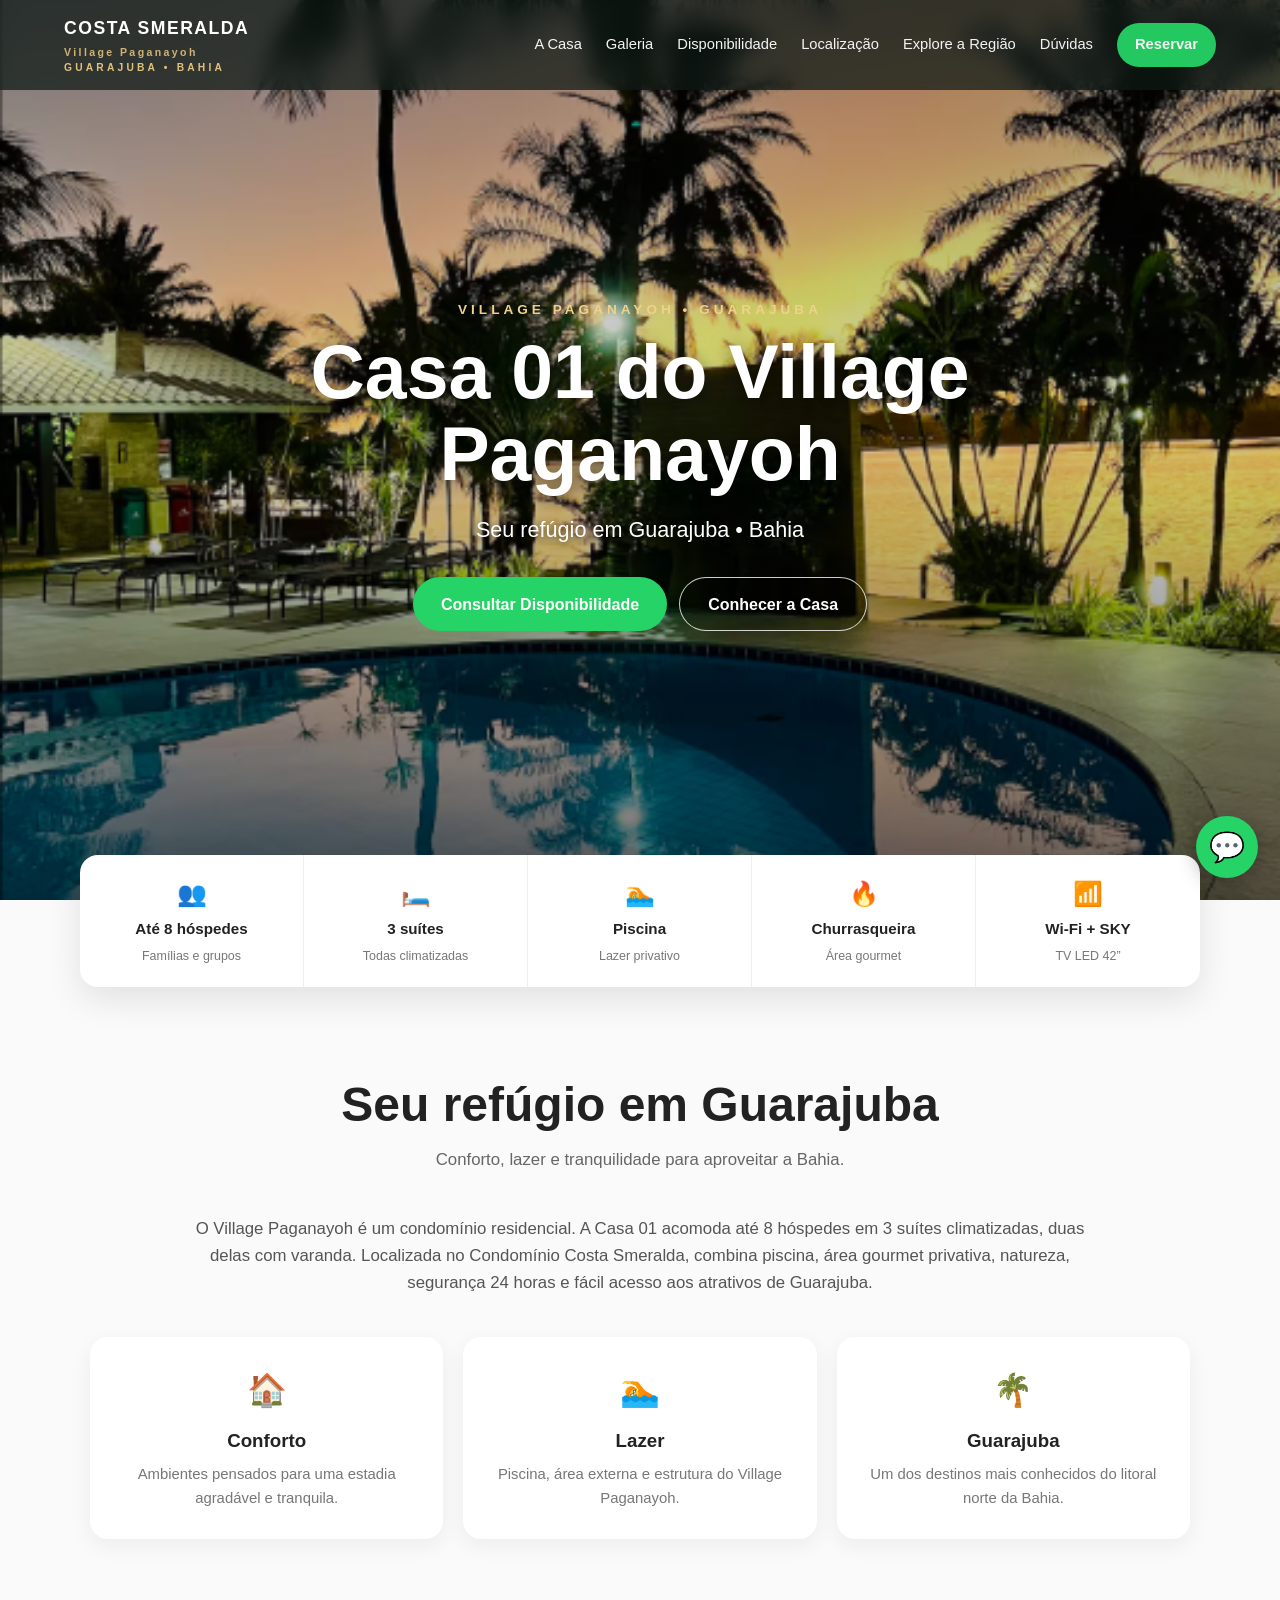
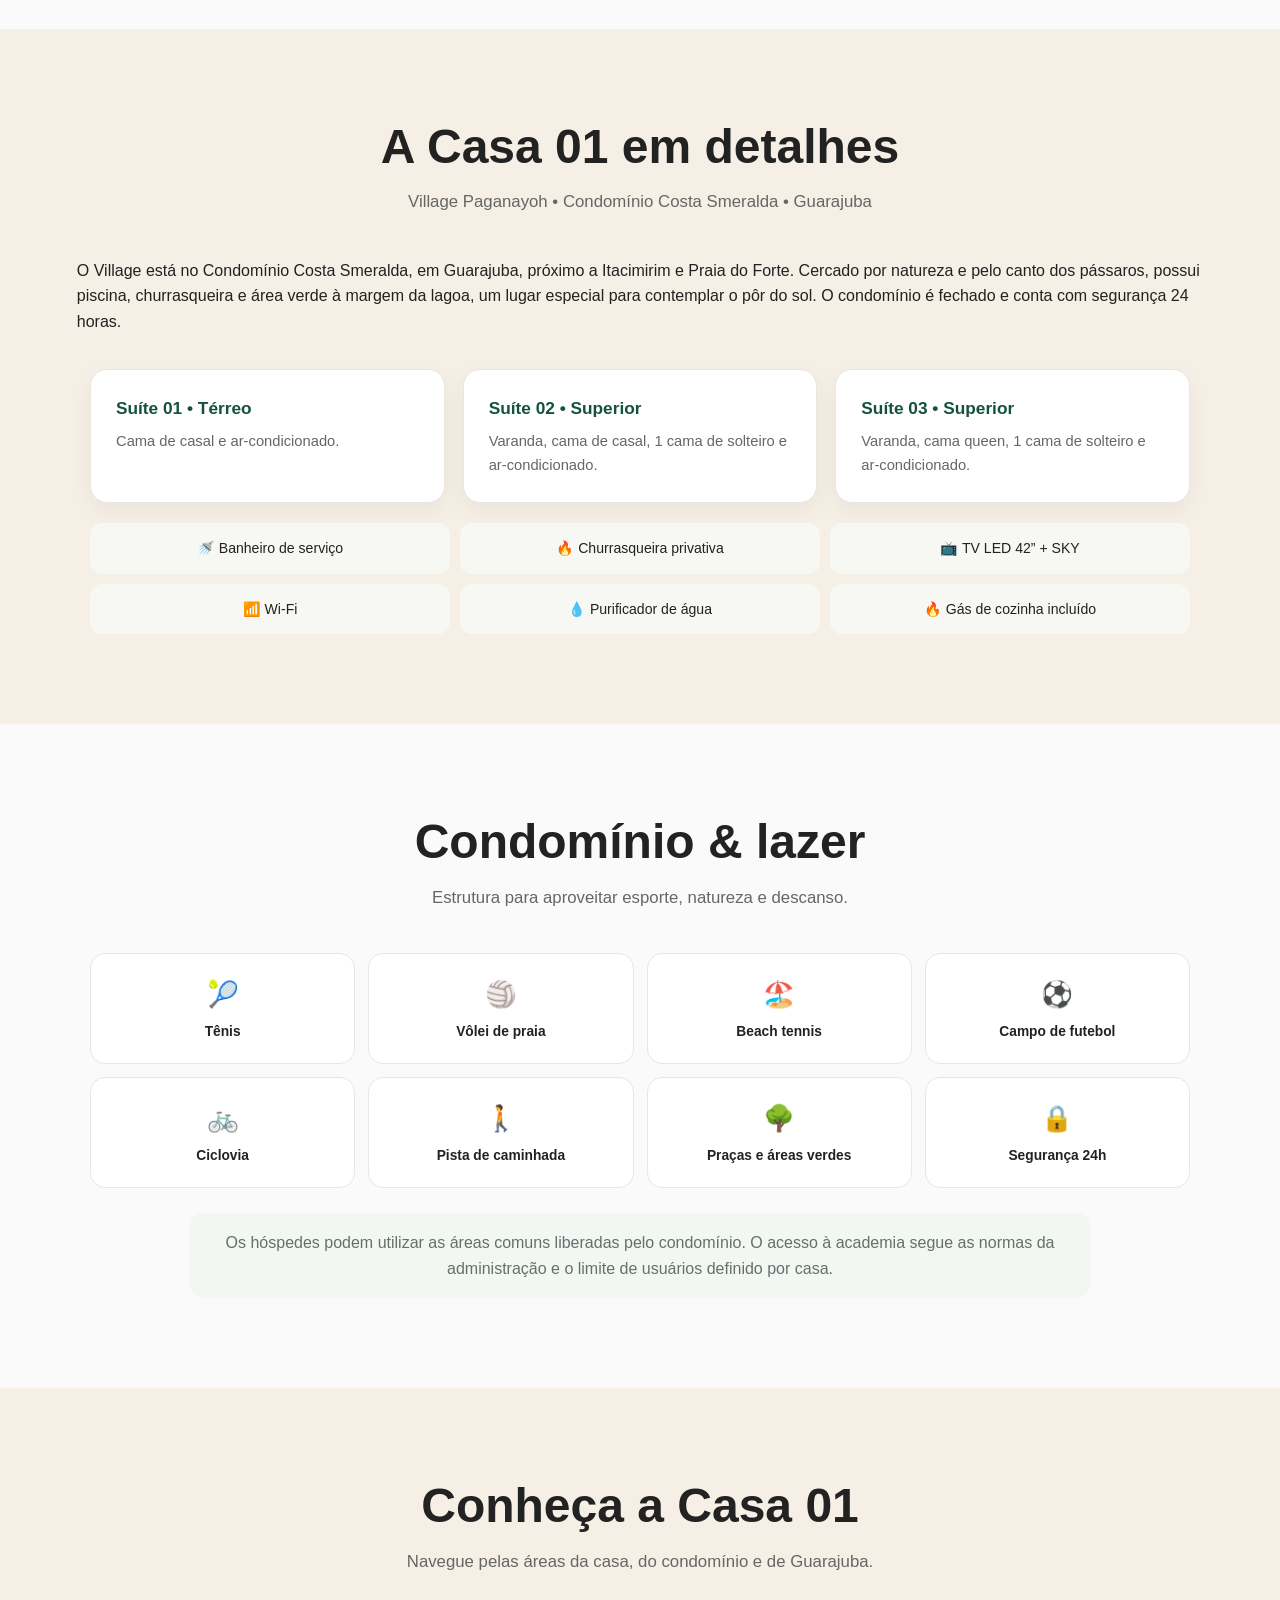
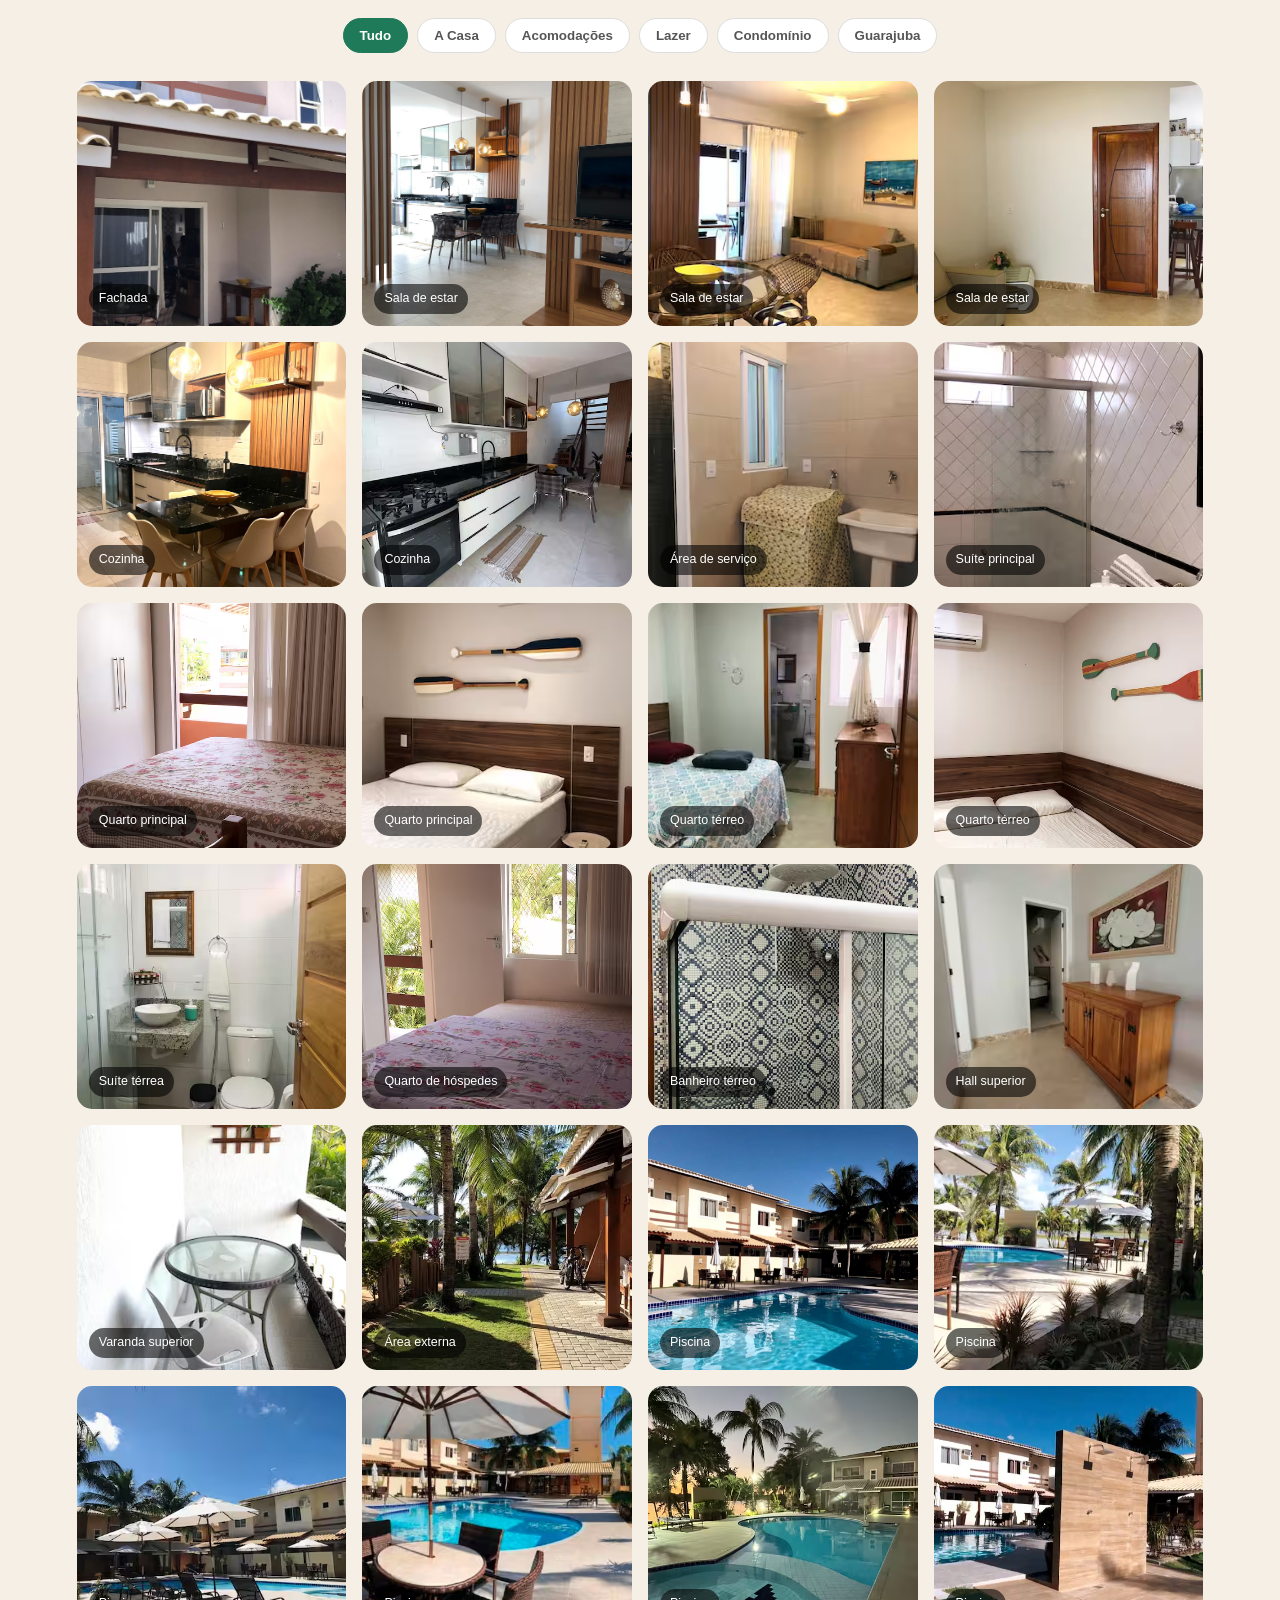
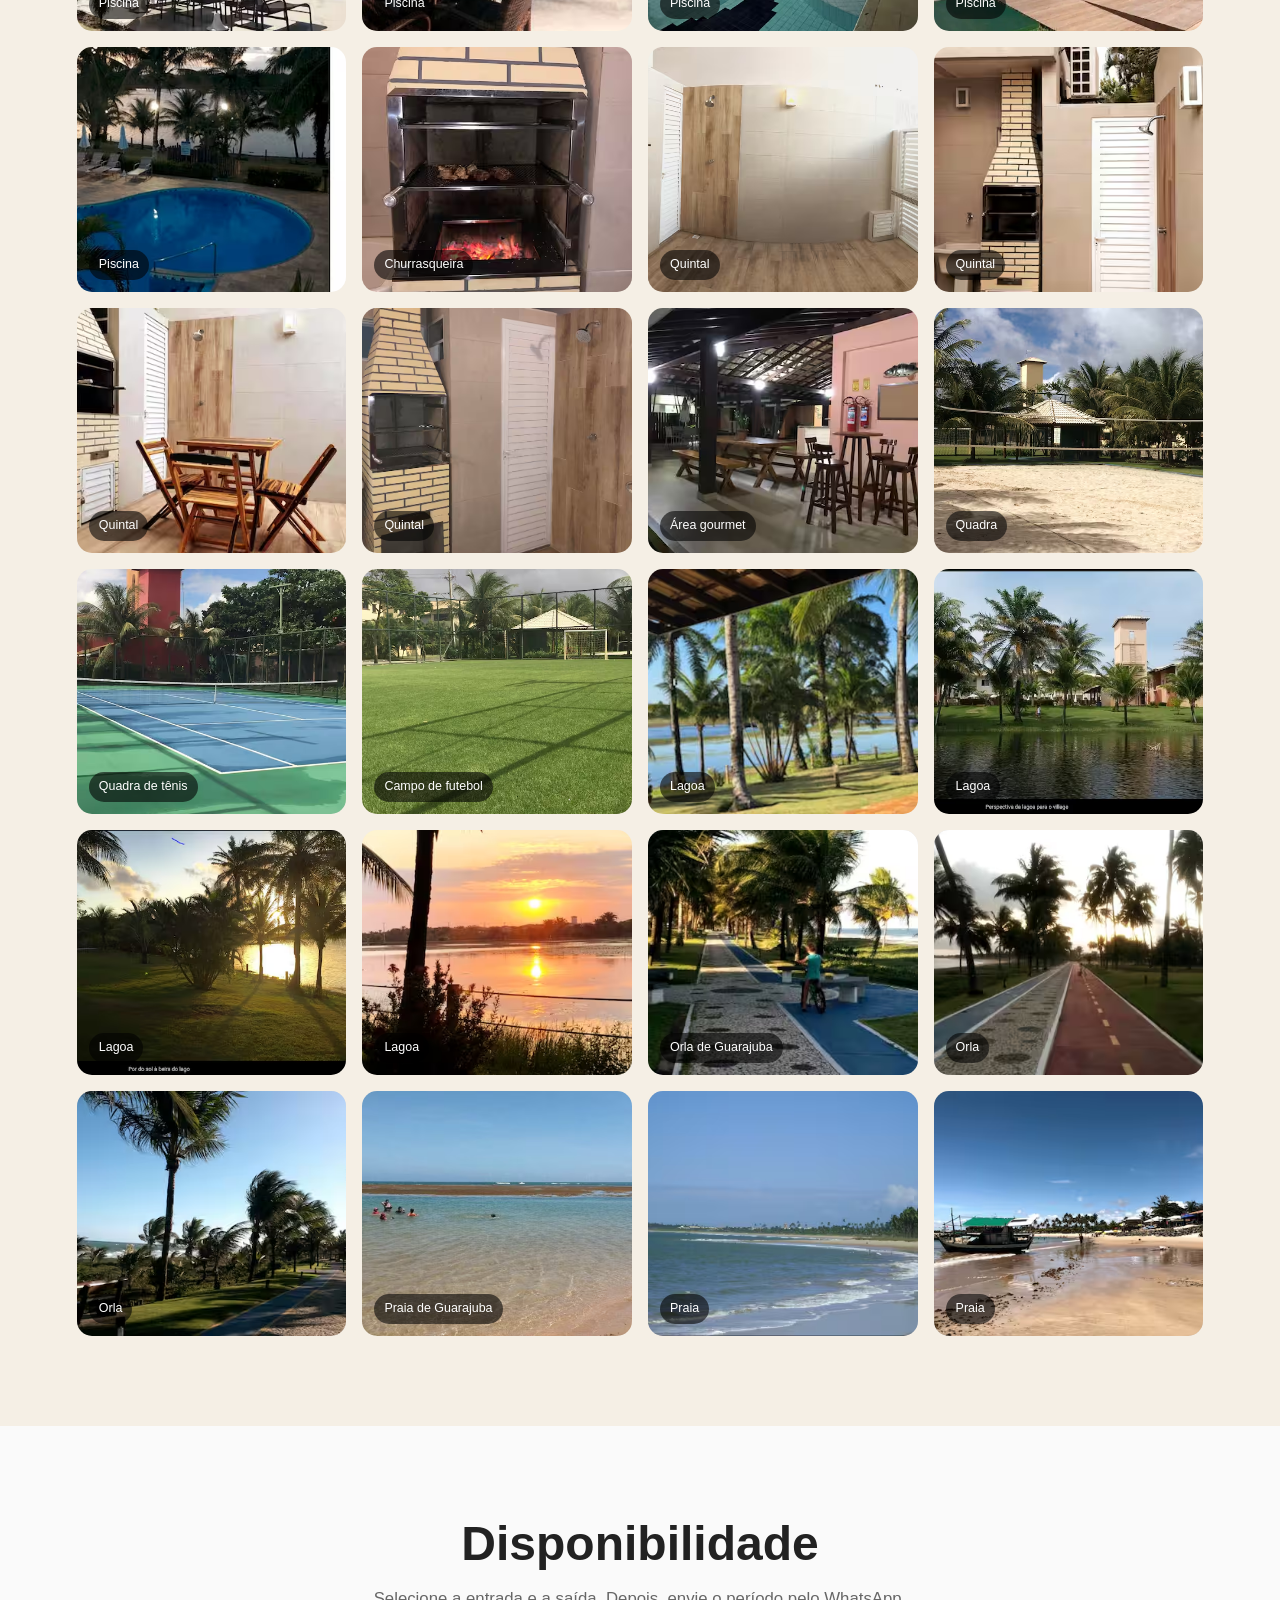
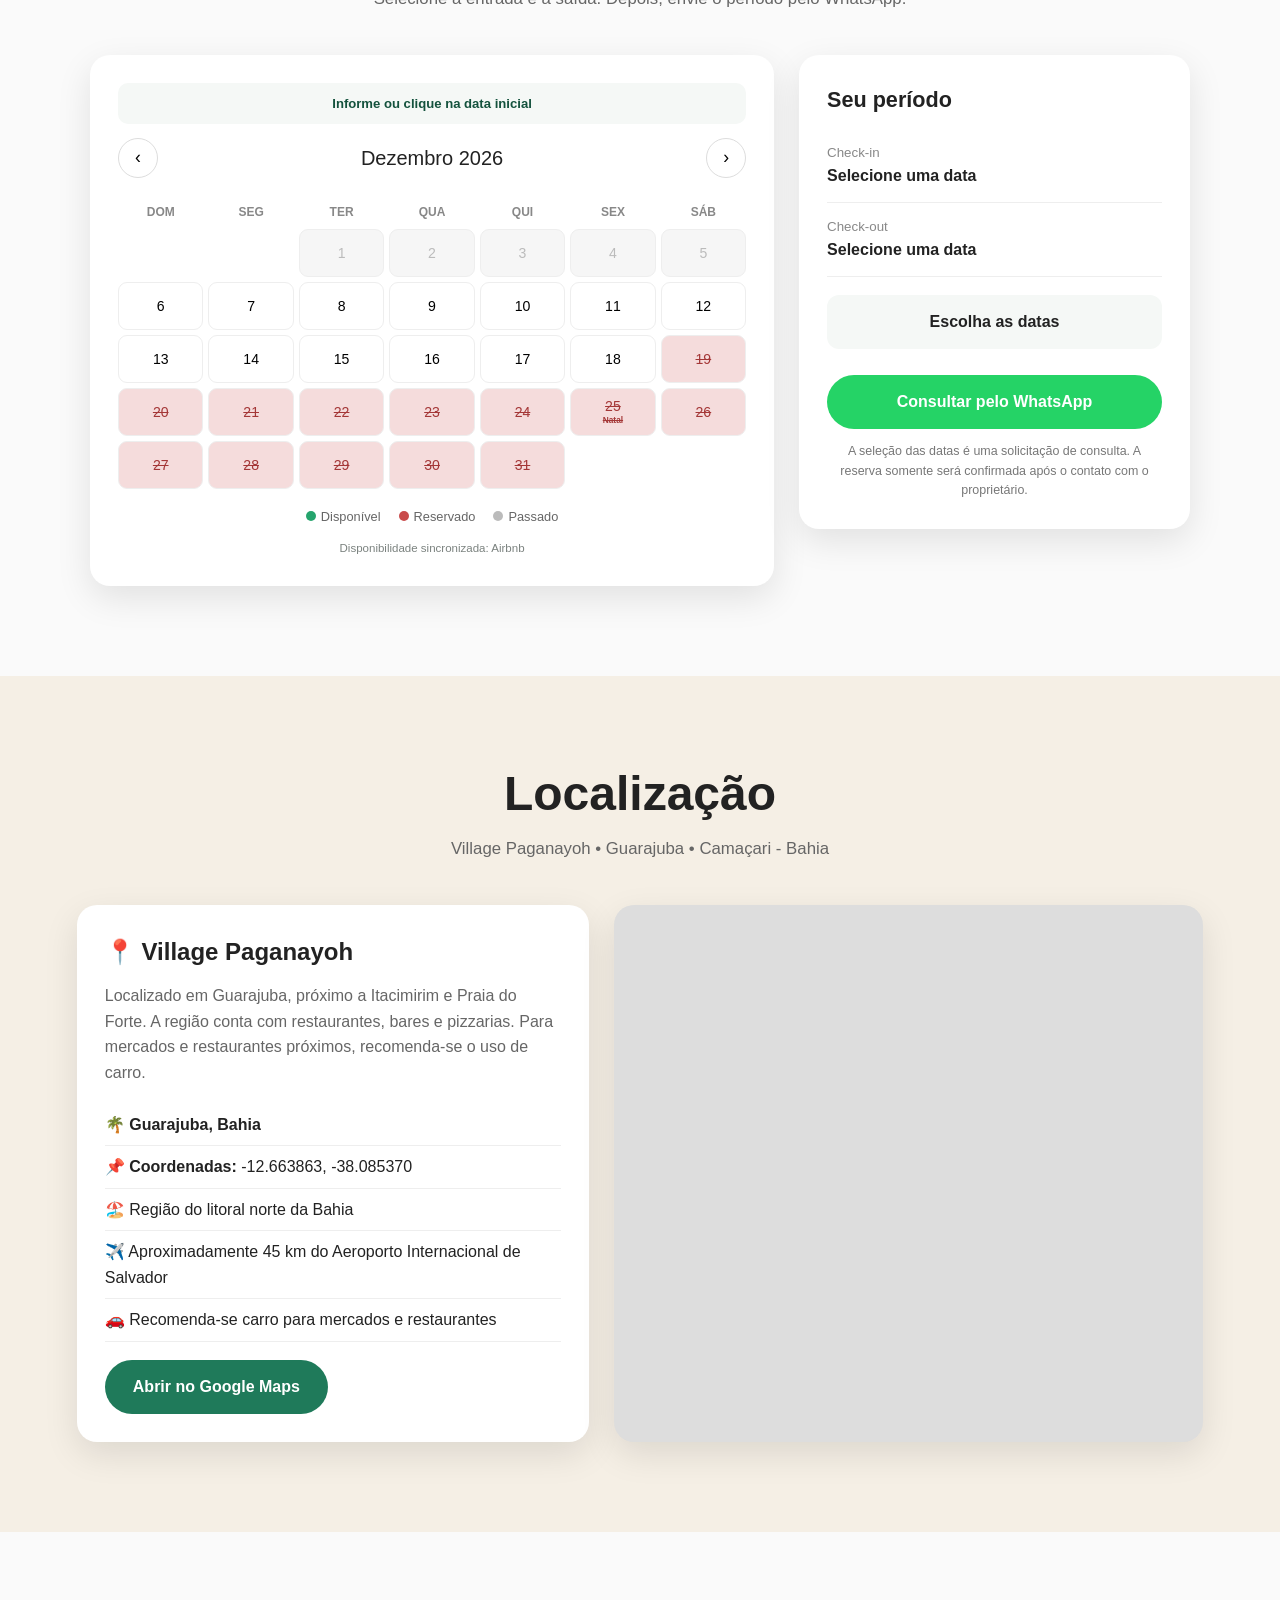
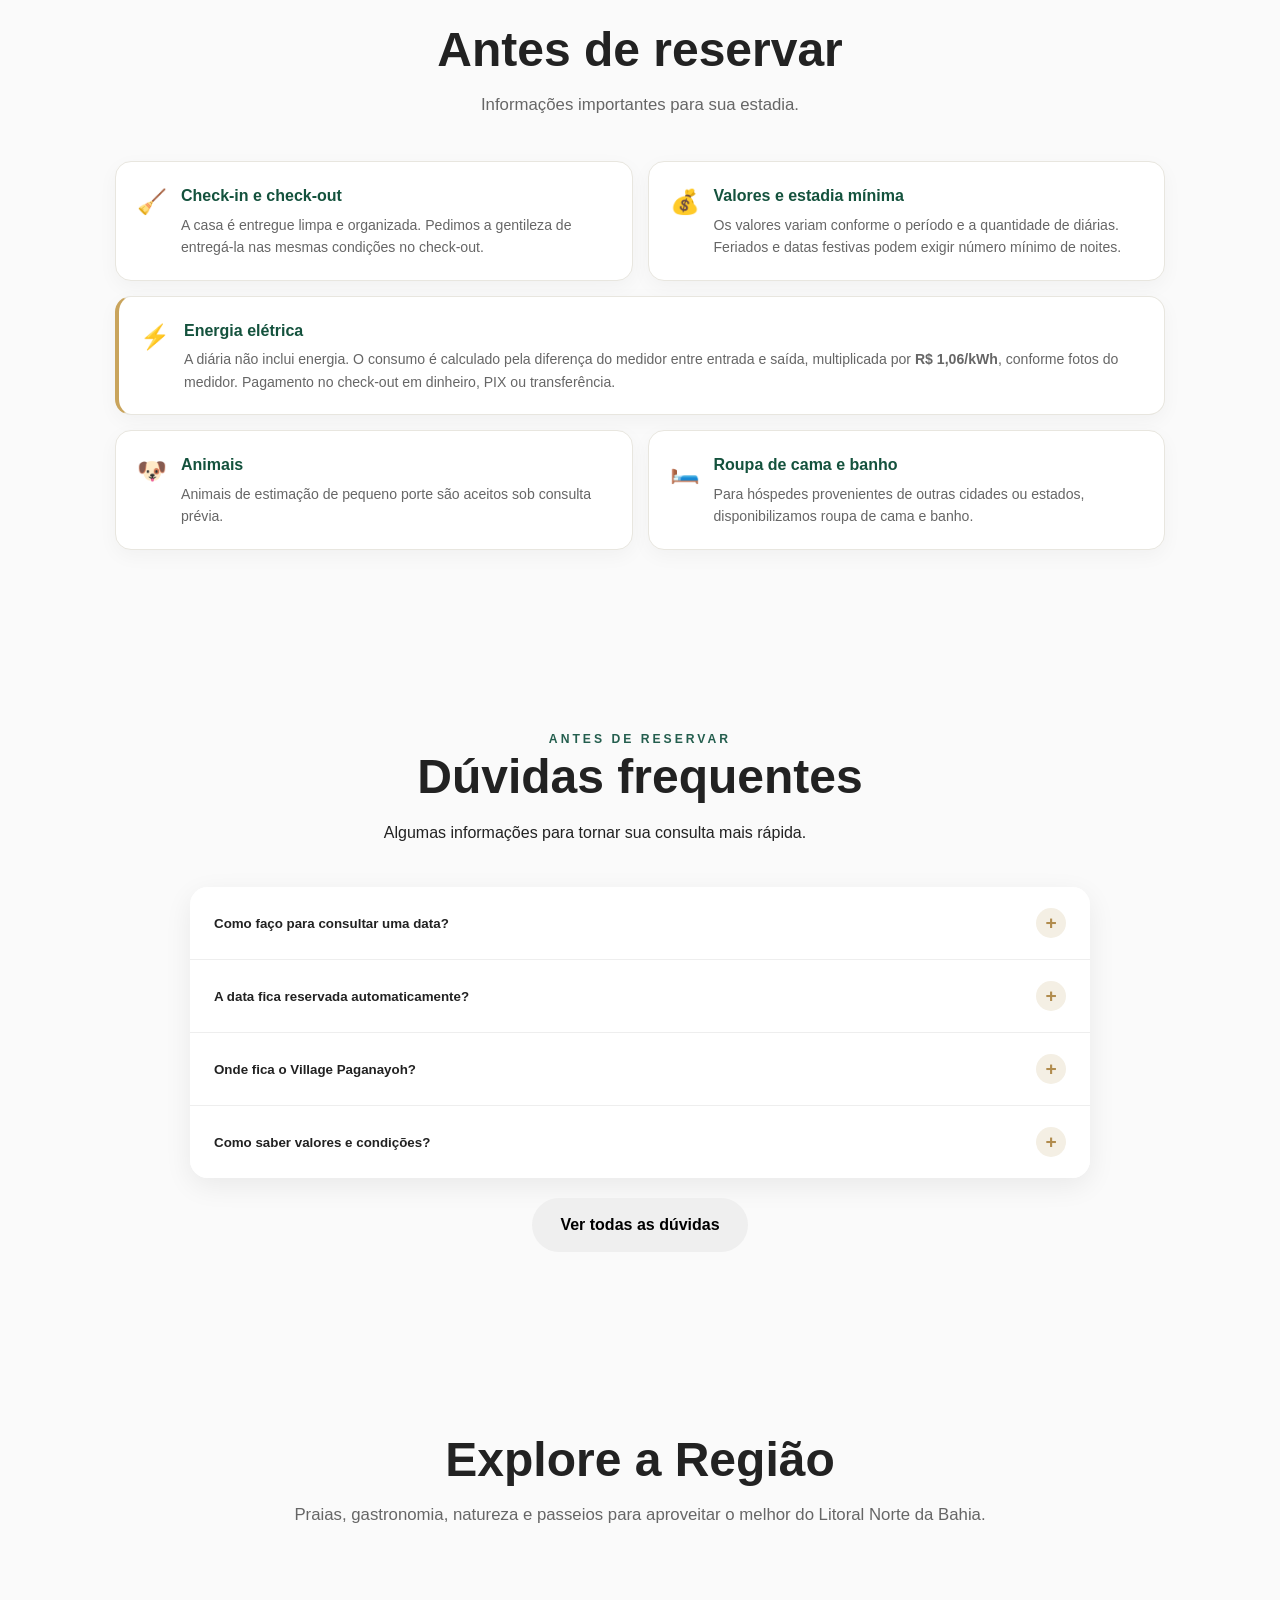
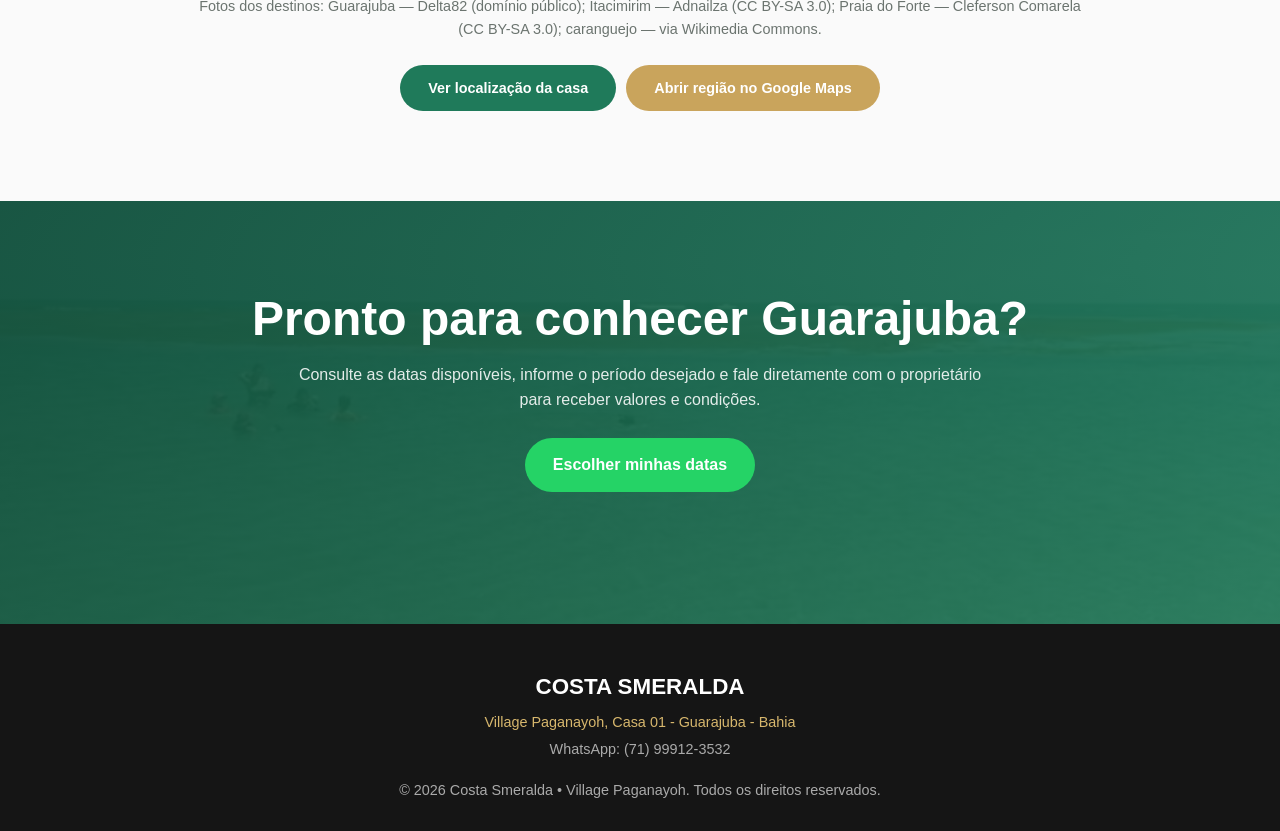
==== commit af8892da: "Conecta perguntas do site ao painel administrativo" ====
--- a/index.html
+++ b/index.html
@@ -1061,7 +1061,7 @@
             </p>
         </div>
 
-        <div class="faq-box">
+        <div class="faq-box" id="faqFeaturedList">
             <div class="faq-item">
                 <button class="faq-question" type="button">
                     Como faço para consultar uma data?
@@ -1696,6 +1696,63 @@
 
 
 <script>
+
+const FAQ_API='https://village-paganayoh-api.dario-cdao.workers.dev';
+let FAQ_REMOTE=null;
+
+async function loadFaqsFromApi(){
+  try{
+    const r=await fetch(FAQ_API+'/faqs',{cache:'no-store'});
+    const d=await r.json();
+    if(!r.ok||d.ok===false||!Array.isArray(d.faqs))throw new Error('Falha ao carregar dúvidas');
+    FAQ_REMOTE=d.faqs;
+    renderFeaturedFaqsFromApi();
+    renderFaqLibrary();
+  }catch(err){
+    console.warn('Mantendo perguntas locais como contingência.',err);
+  }
+}
+
+function getFaqSource(){
+  return Array.isArray(FAQ_REMOTE)&&FAQ_REMOTE.length
+    ? FAQ_REMOTE.map(x=>({q:x.pergunta,a:x.resposta,k:x.palavras_chave||'',featured:Number(x.destaque)===1}))
+    : FAQ_LIBRARY.map(x=>({...x,featured:false}));
+}
+
+function renderFeaturedFaqsFromApi(){
+  const box=document.getElementById('faqFeaturedList');
+  if(!box||!Array.isArray(FAQ_REMOTE))return;
+  const featured=FAQ_REMOTE
+    .filter(x=>Number(x.destaque)===1)
+    .sort((a,b)=>(Number(a.ordem)||0)-(Number(b.ordem)||0)||Number(a.id)-Number(b.id))
+    .slice(0,4);
+
+  box.innerHTML=featured.map(item=>`
+    <div class="faq-item">
+      <button class="faq-question" type="button">
+        ${item.pergunta}
+        <span>+</span>
+      </button>
+      <div class="faq-answer">${item.resposta}</div>
+    </div>
+  `).join('');
+
+  box.querySelectorAll('.faq-question').forEach(btn=>{
+    btn.addEventListener('click',()=>{
+      const item=btn.closest('.faq-item');
+      const open=item.classList.contains('open');
+      box.querySelectorAll('.faq-item').forEach(x=>{
+        x.classList.remove('open');
+        const s=x.querySelector('.faq-question span');if(s)s.textContent='+';
+      });
+      if(!open){
+        item.classList.add('open');
+        btn.querySelector('span').textContent='−';
+      }
+    });
+  });
+}
+
 const FAQ_LIBRARY = [
   {
     q:"Como faço para consultar uma data?",
@@ -1811,7 +1868,7 @@
   if(!list||!empty||!count||!search)return;
 
   const term=normalizeFaqText(search.value.trim());
-  const filtered=FAQ_LIBRARY.filter(item=>{
+  const filtered=getFaqSource().filter(item=>{
     const text=normalizeFaqText(item.q+" "+item.a+" "+item.k);
     return !term||text.includes(term);
   });
@@ -1862,6 +1919,7 @@
   if(e.target===e.currentTarget)e.currentTarget.close();
 });
 document.getElementById("faqLibrarySearch")?.addEventListener("input",renderFaqLibrary);
+loadFaqsFromApi();
 </script>
 
 </body>
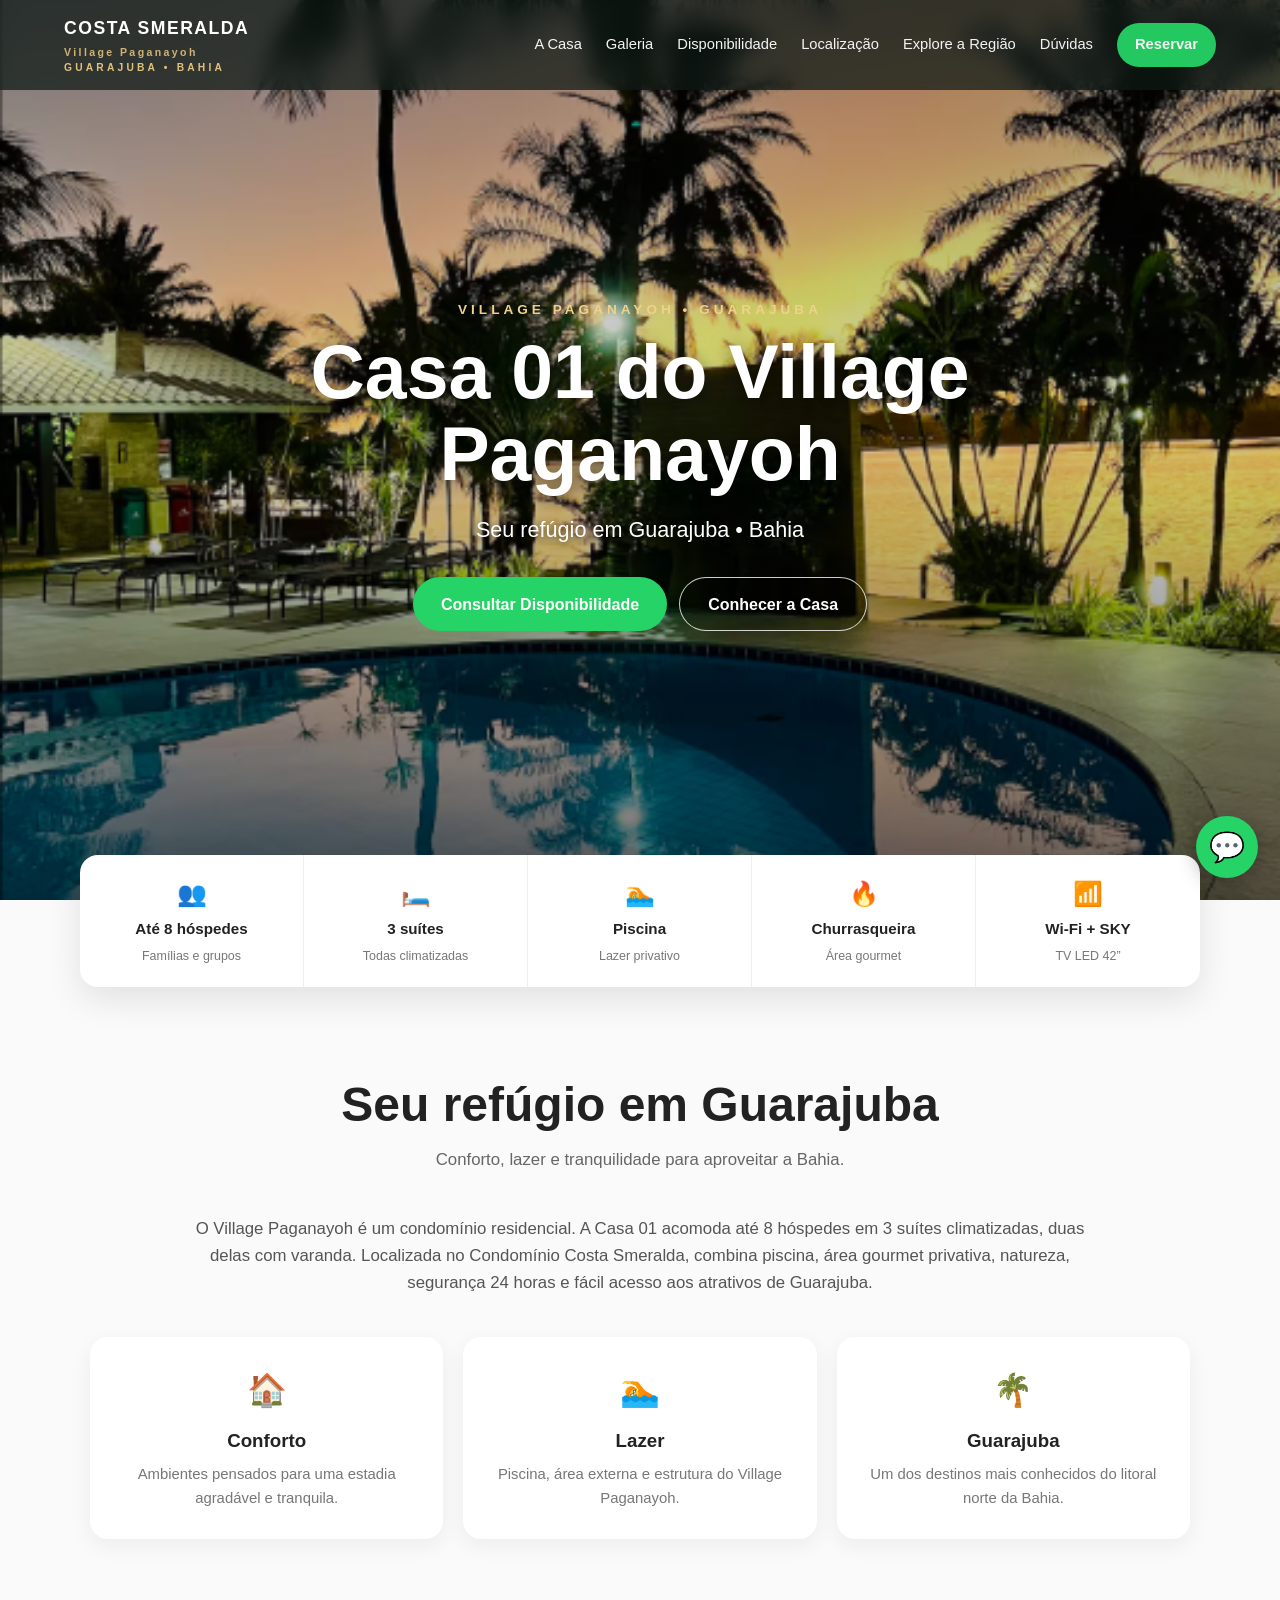
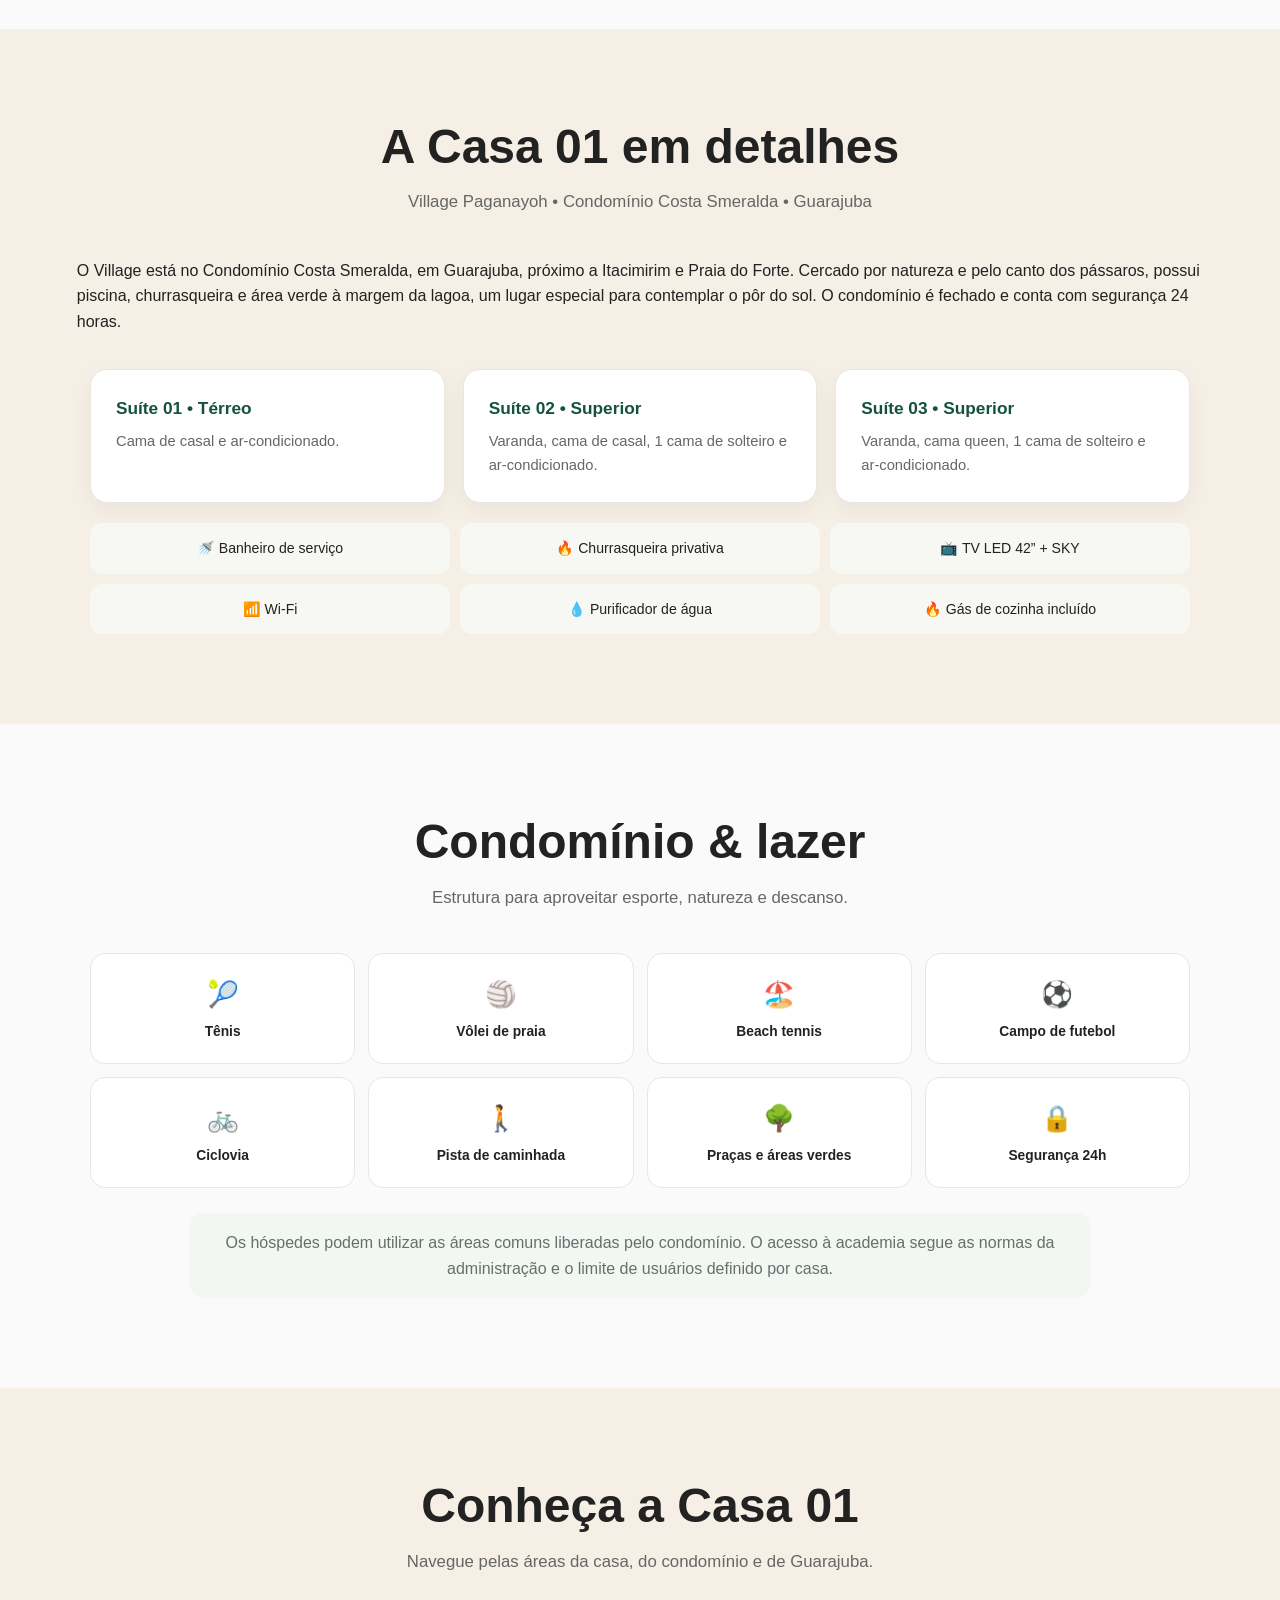
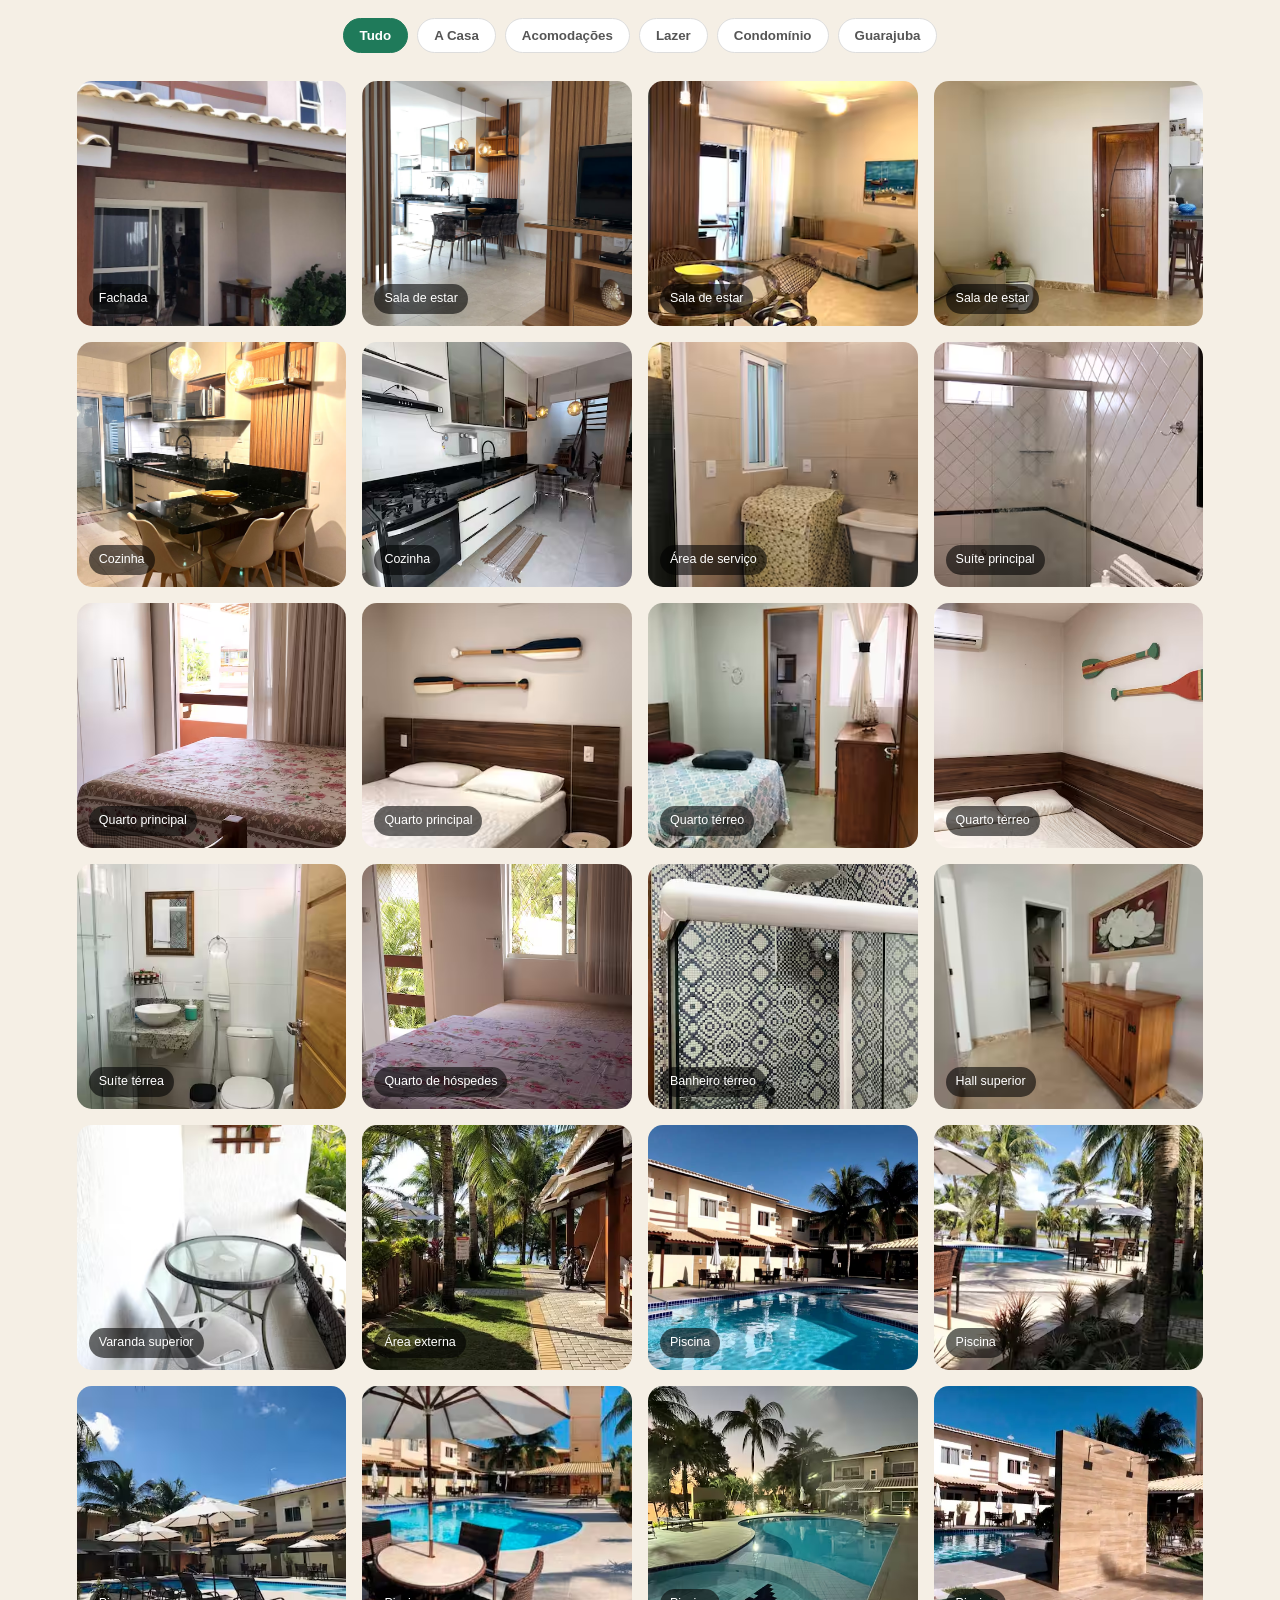
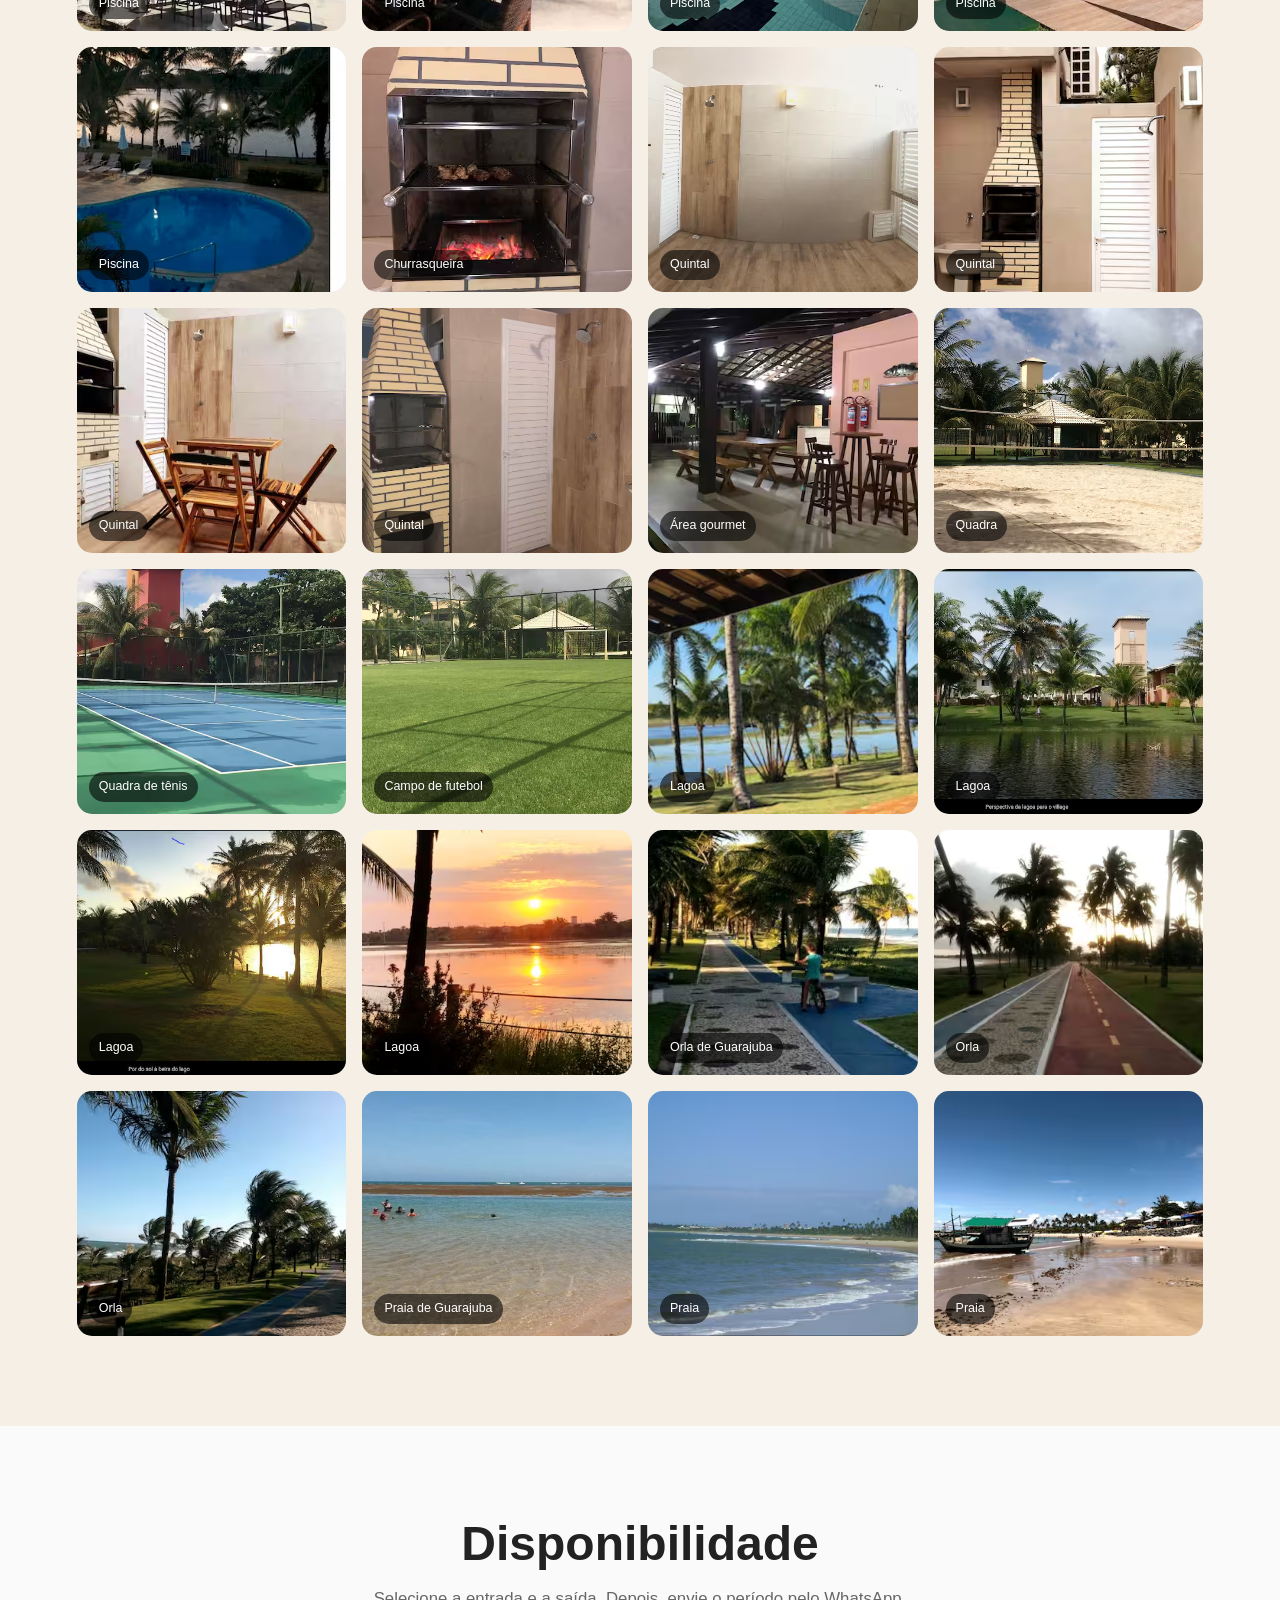
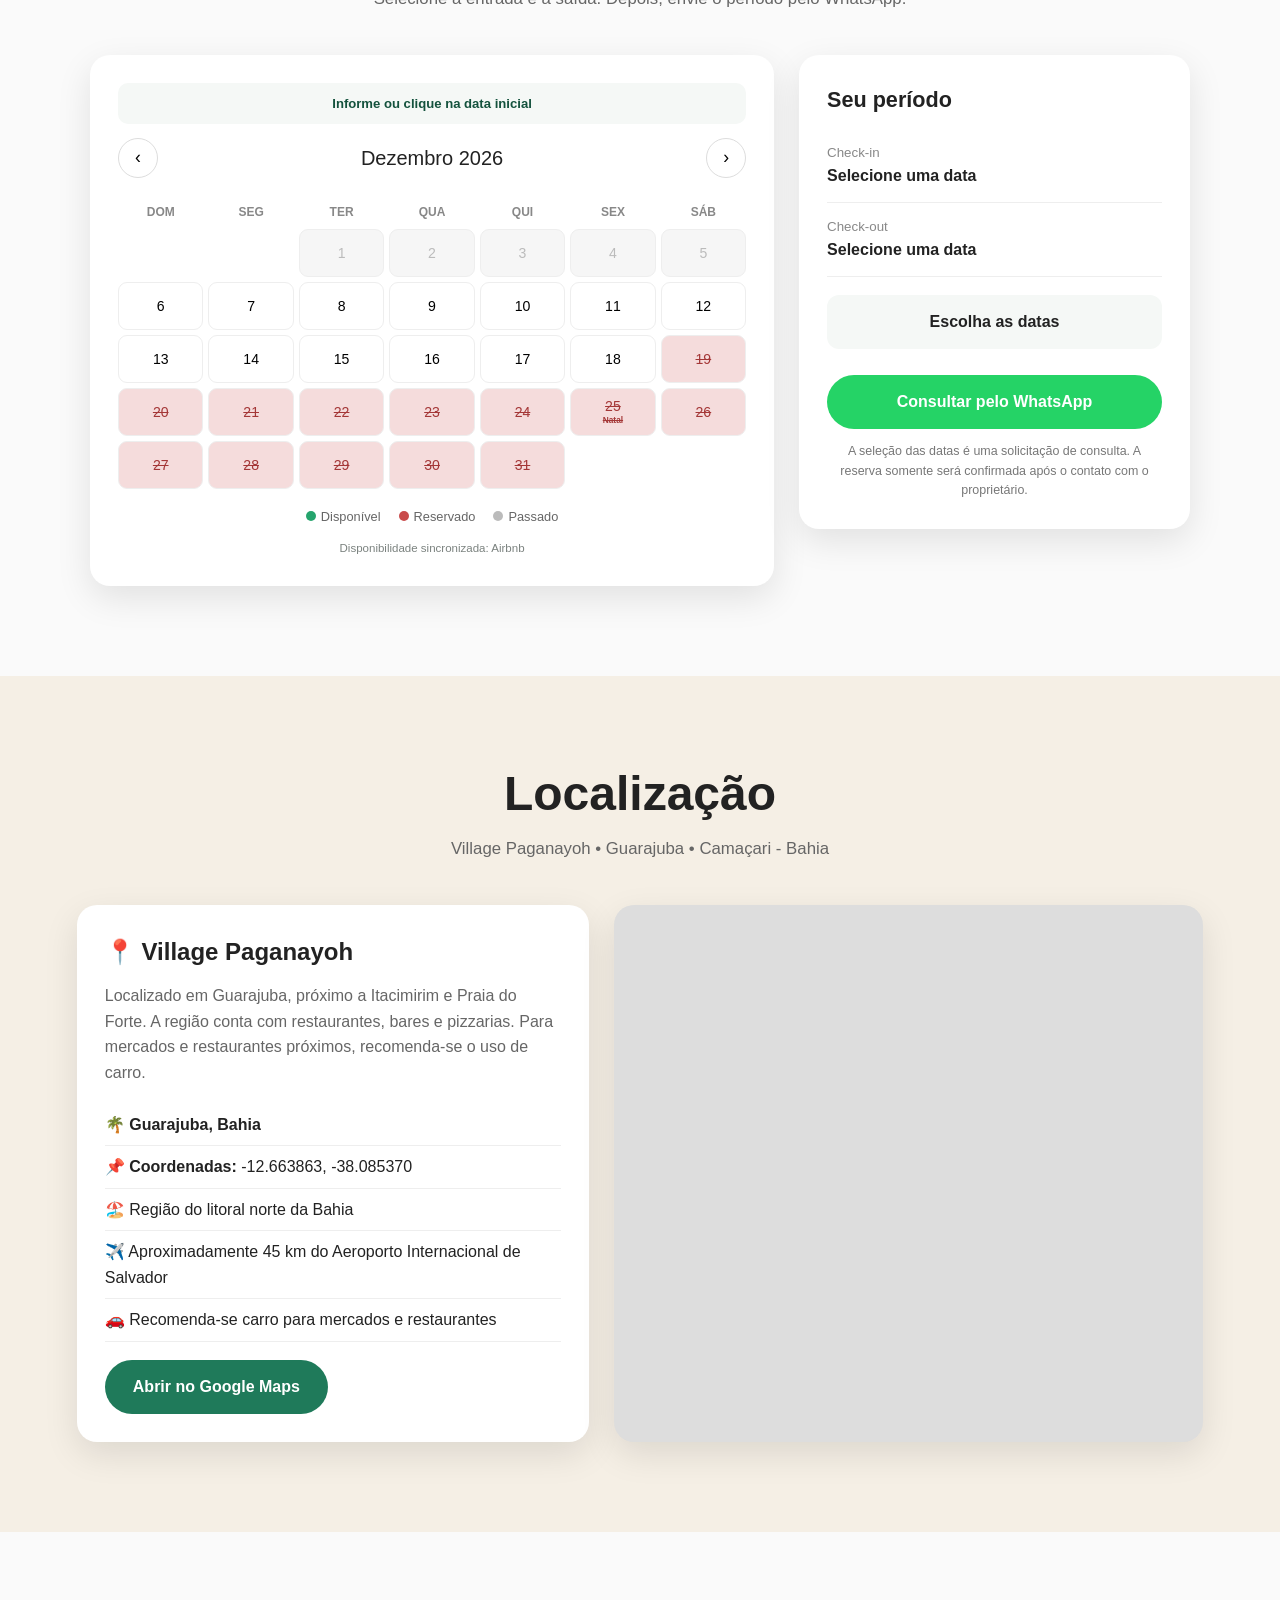
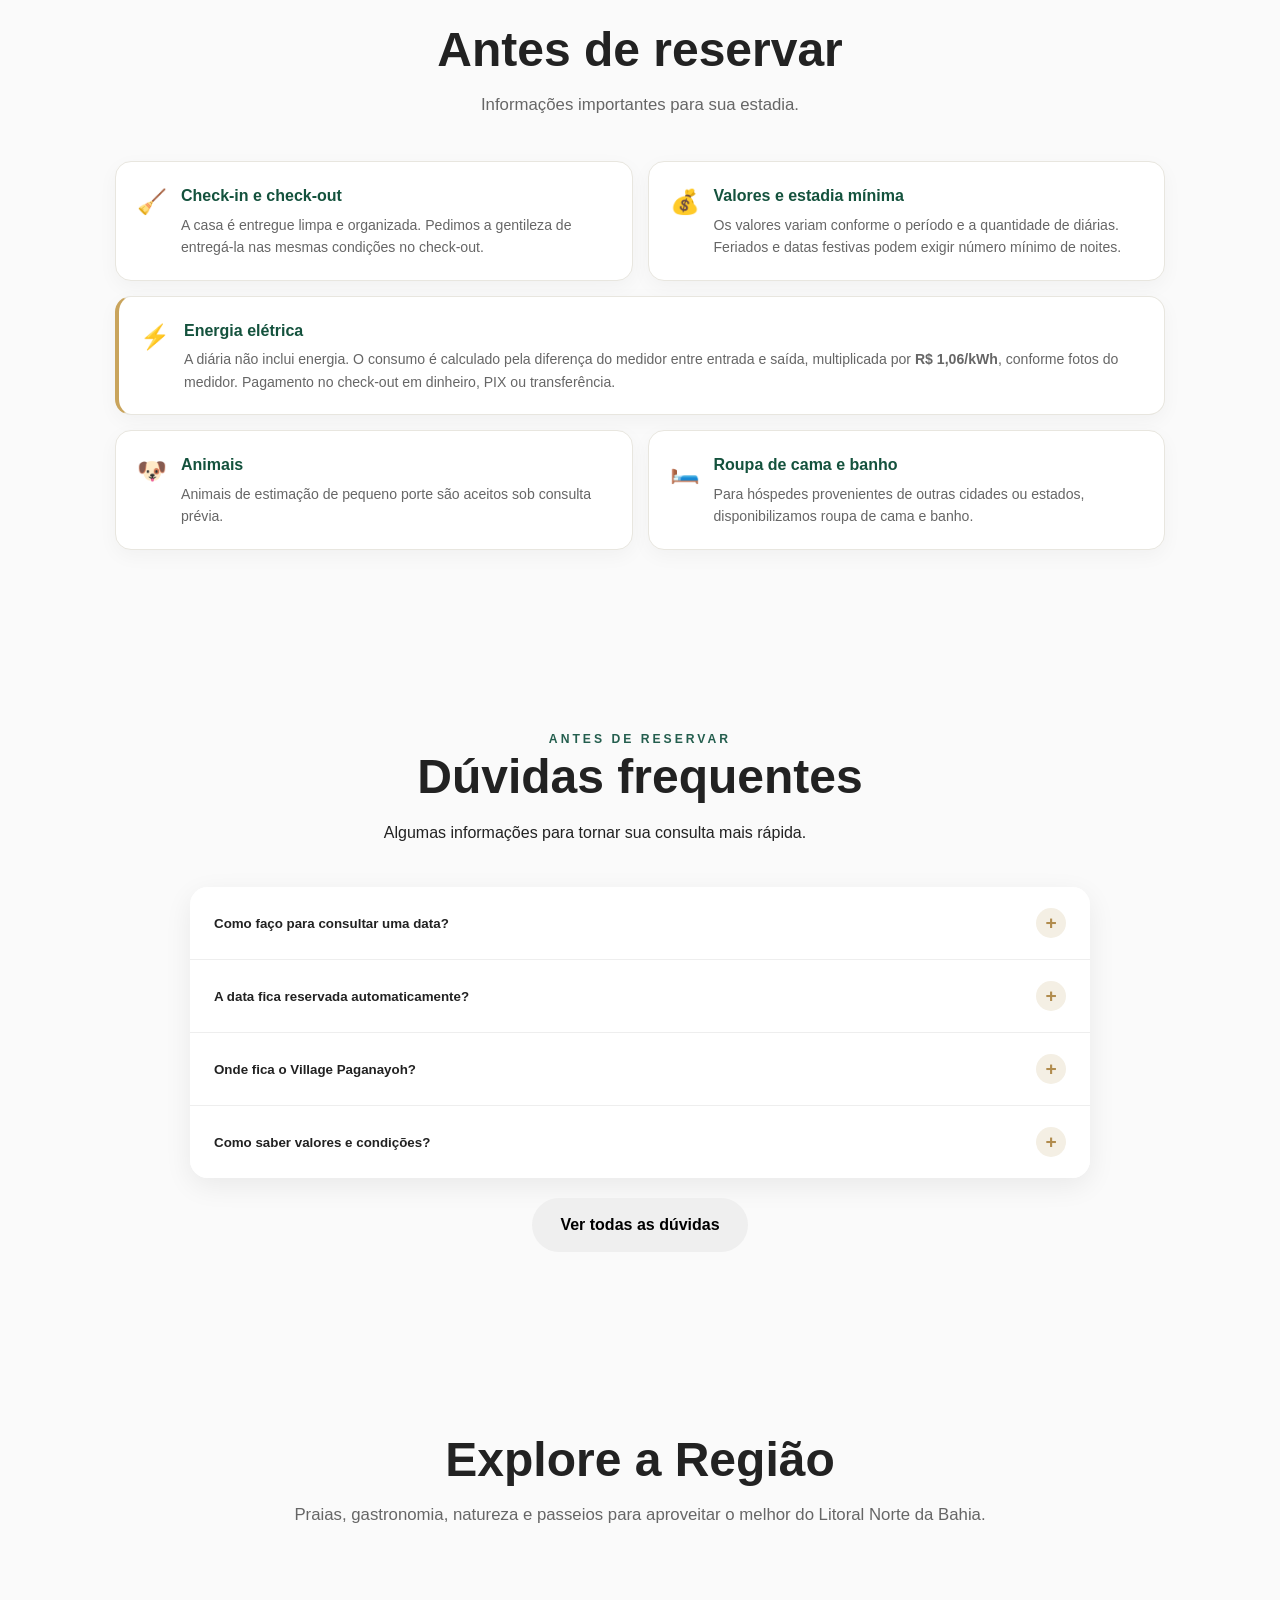
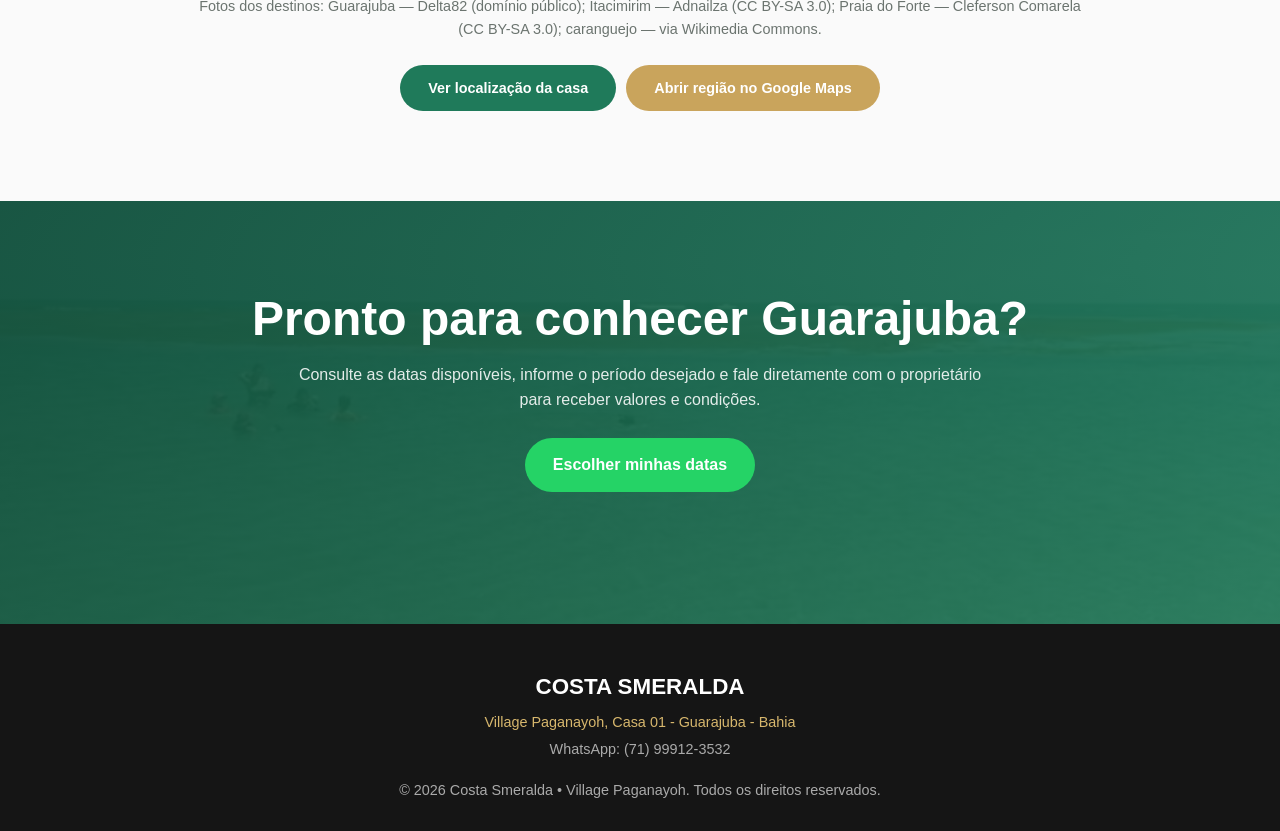
==== commit 439becfe: "Conecta informações importantes ao painel administrativo" ====
--- a/index.html
+++ b/index.html
@@ -1042,7 +1042,7 @@
 
 <section class="section" id="informacoes">
   <div class="section-header"><h2 class="section-title">Antes de reservar</h2><p class="section-subtitle">Informações importantes para sua estadia.</p></div>
-  <div class="important-grid">
+  <div class="important-grid" id="importantInfoGrid">
     <div class="important-card"><span>🧹</span><div><b>Check-in e check-out</b><p>A casa é entregue limpa e organizada. Pedimos a gentileza de entregá-la nas mesmas condições no check-out.</p></div></div>
     <div class="important-card"><span>💰</span><div><b>Valores e estadia mínima</b><p>Os valores variam conforme o período e a quantidade de diárias. Feriados e datas festivas podem exigir número mínimo de noites.</p></div></div>
     <div class="important-card energy"><span>⚡</span><div><b>Energia elétrica</b><p>A diária não inclui energia. O consumo é calculado pela diferença do medidor entre entrada e saída, multiplicada por <strong>R$ 1,06/kWh</strong>, conforme fotos do medidor. Pagamento no check-out em dinheiro, PIX ou transferência.</p></div></div>
@@ -1696,6 +1696,34 @@
 
 
 <script>
+
+
+const IMPORTANT_INFO_API='https://village-paganayoh-api.dario-cdao.workers.dev';
+
+async function loadImportantInfoFromApi(){
+  try{
+    const r=await fetch(IMPORTANT_INFO_API+'/informacoes-importantes',{cache:'no-store'});
+    const d=await r.json();
+    if(!r.ok||d.ok===false||!Array.isArray(d.informacoes))throw new Error('Falha ao carregar informações importantes');
+    renderImportantInfoFromApi(d.informacoes);
+  }catch(err){
+    console.warn('Mantendo informações locais como contingência.',err);
+  }
+}
+
+function renderImportantInfoFromApi(items){
+  const grid=document.getElementById('importantInfoGrid');
+  if(!grid)return;
+  const sorted=[...items].sort((a,b)=>(Number(a.ordem)||0)-(Number(b.ordem)||0)||Number(a.id)-Number(b.id));
+  grid.innerHTML=sorted.map(item=>`
+    <div class="important-card${Number(item.destaque)===1?' energy':''}">
+      <span>${item.icone||'ℹ️'}</span>
+      <div><b>${item.titulo||''}</b><p>${item.descricao||''}</p></div>
+    </div>
+  `).join('');
+}
+
+loadImportantInfoFromApi();
 
 const FAQ_API='https://village-paganayoh-api.dario-cdao.workers.dev';
 let FAQ_REMOTE=null;
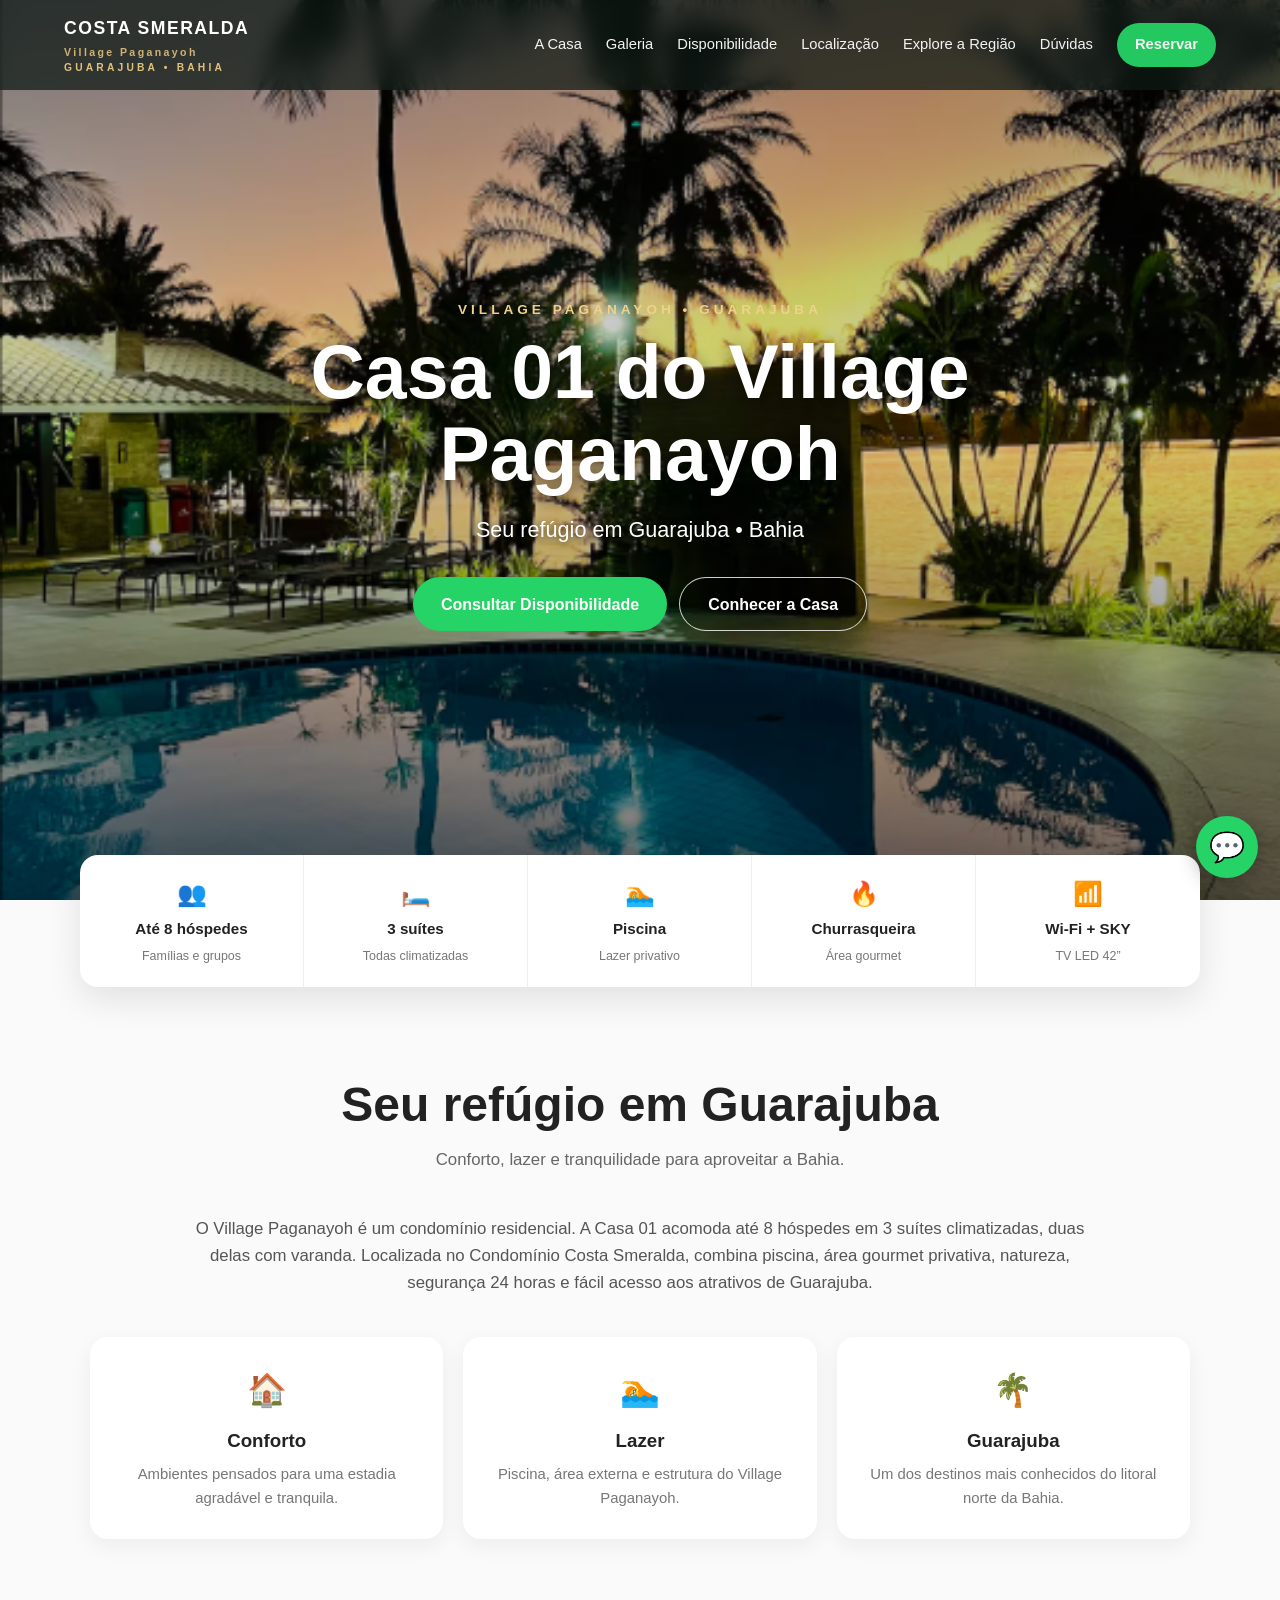
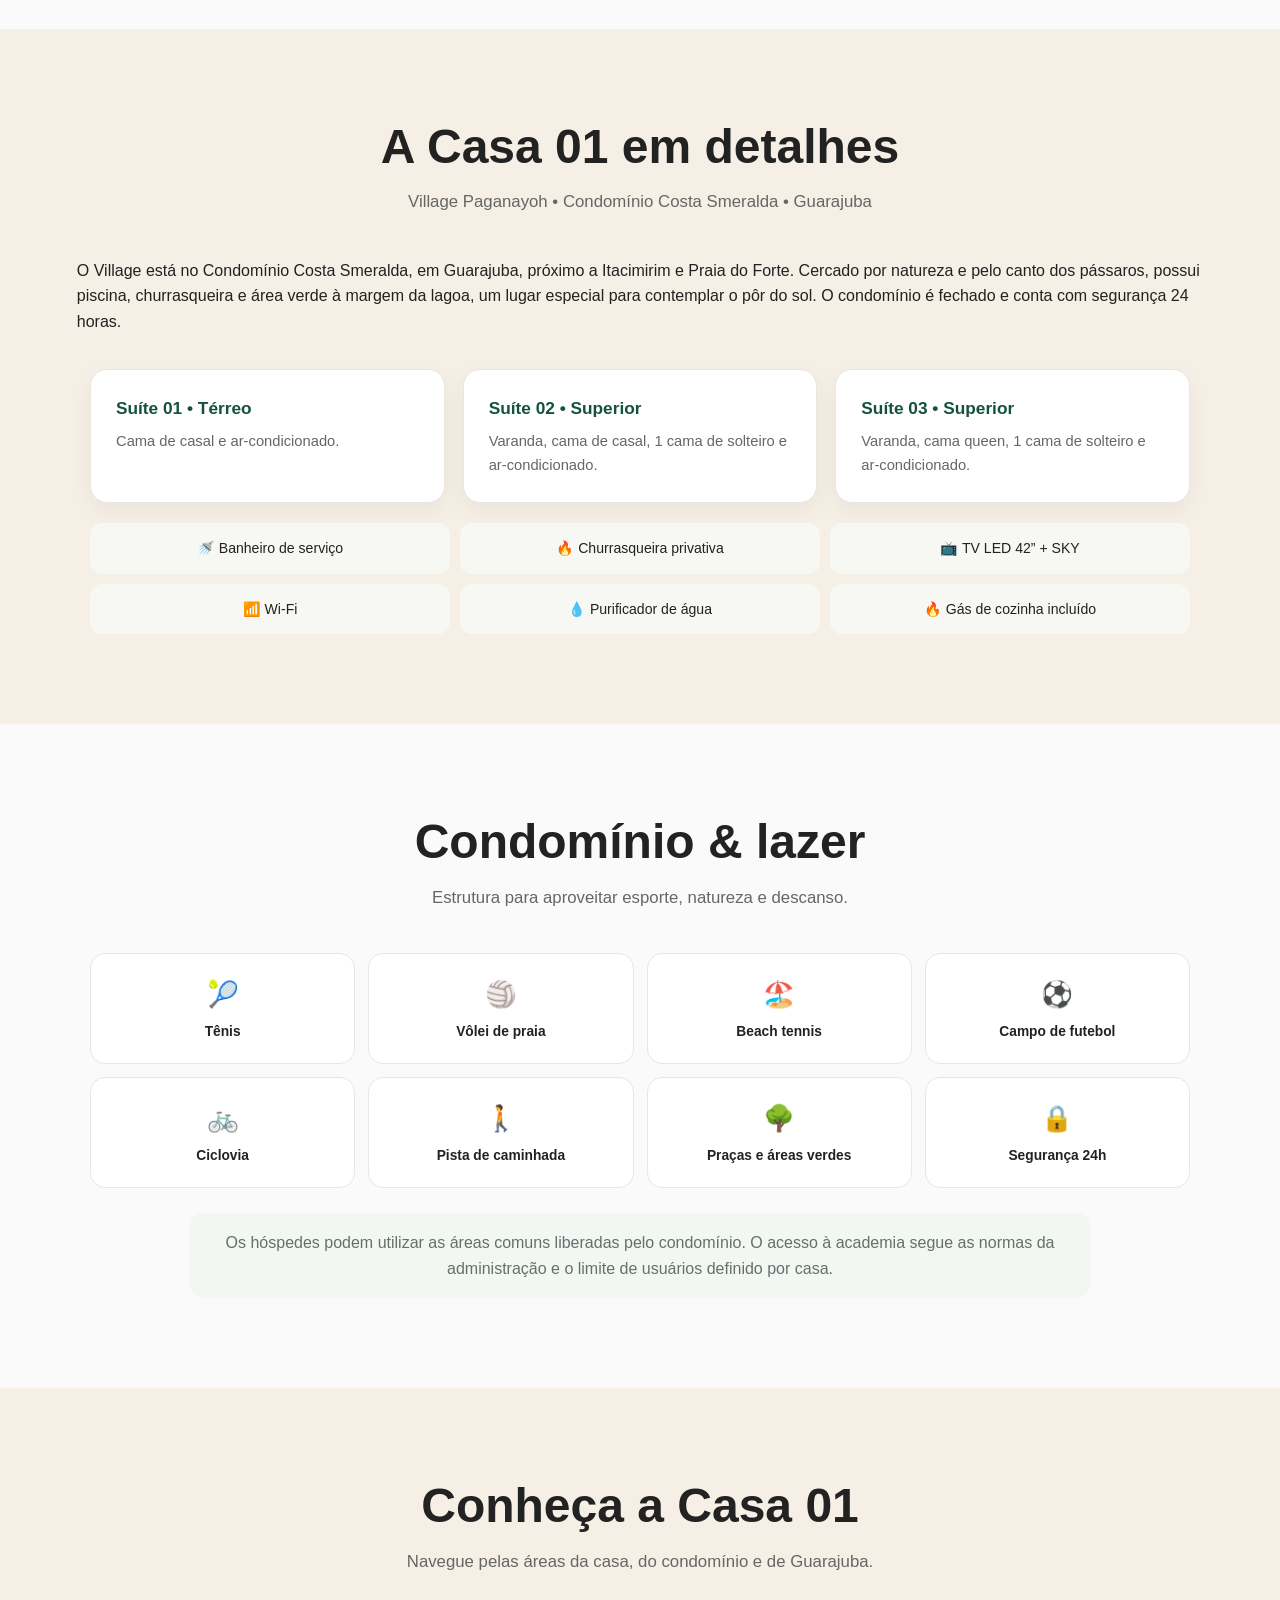
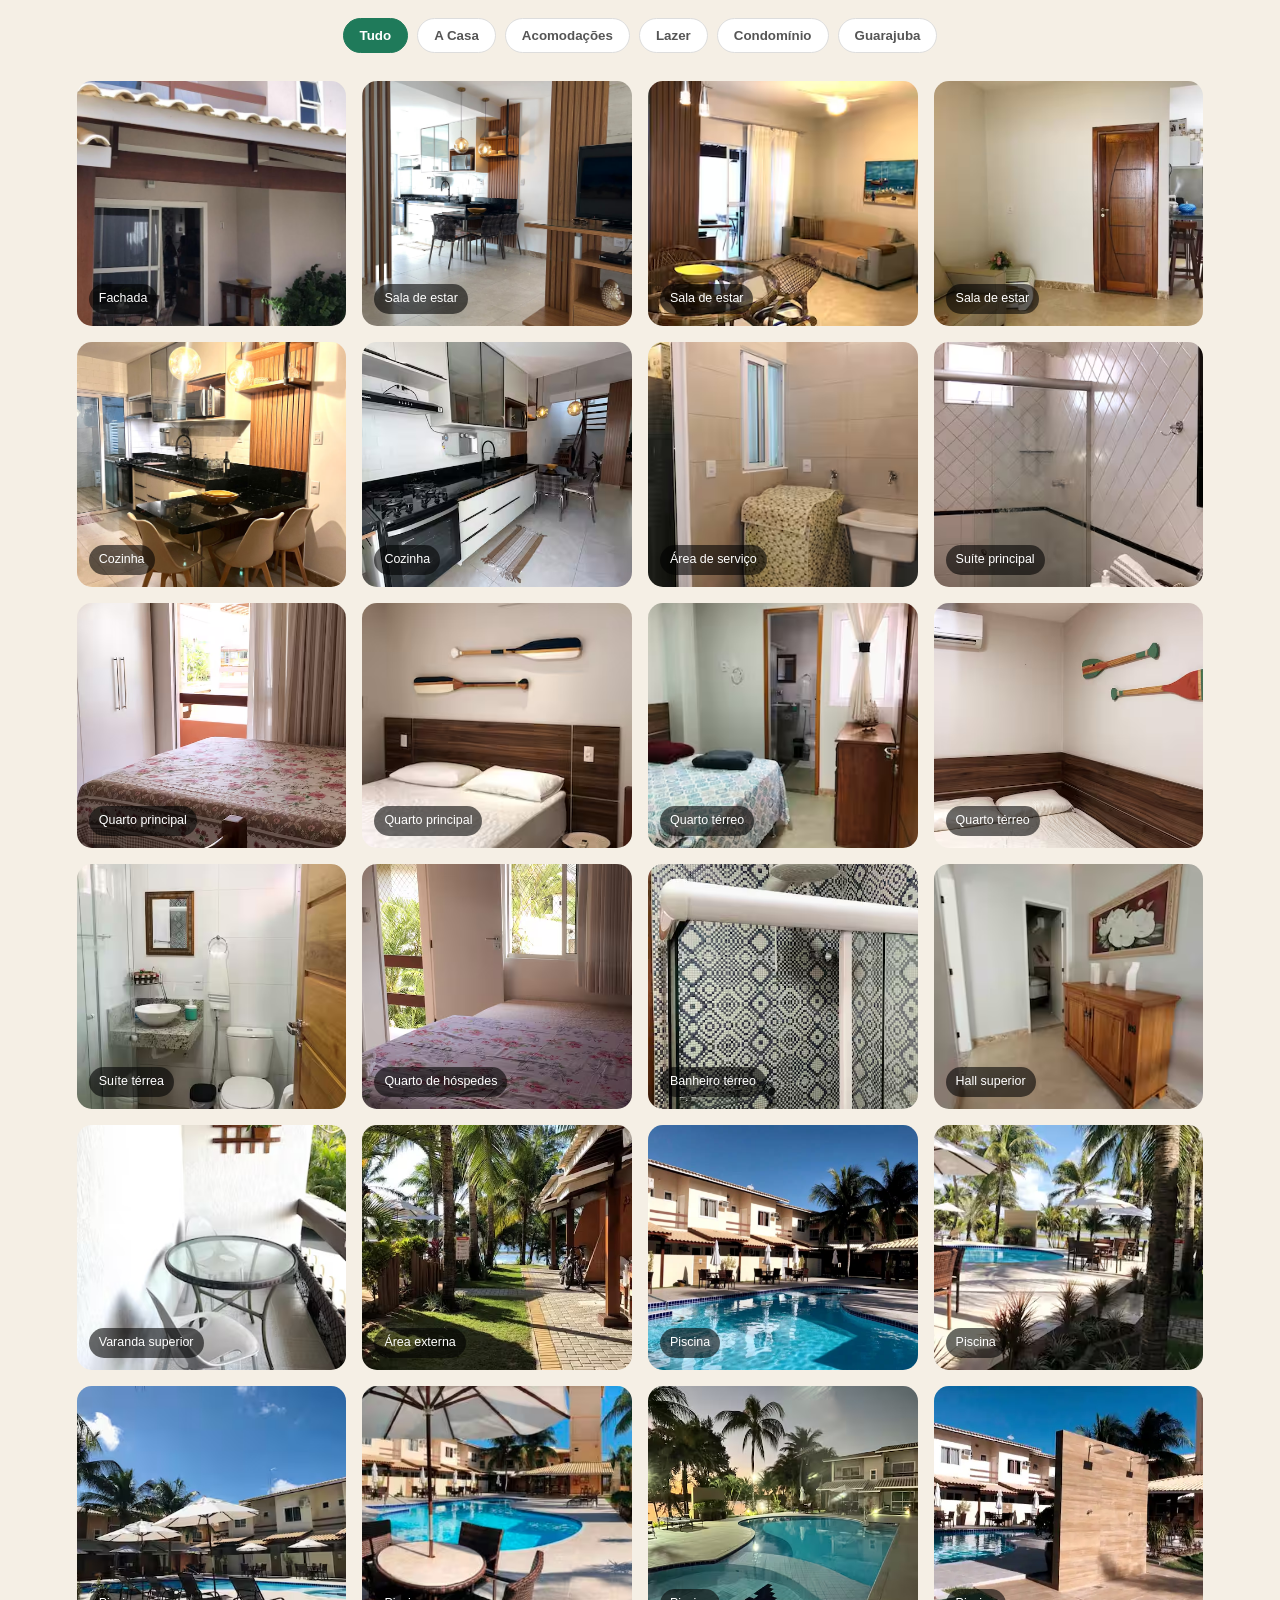
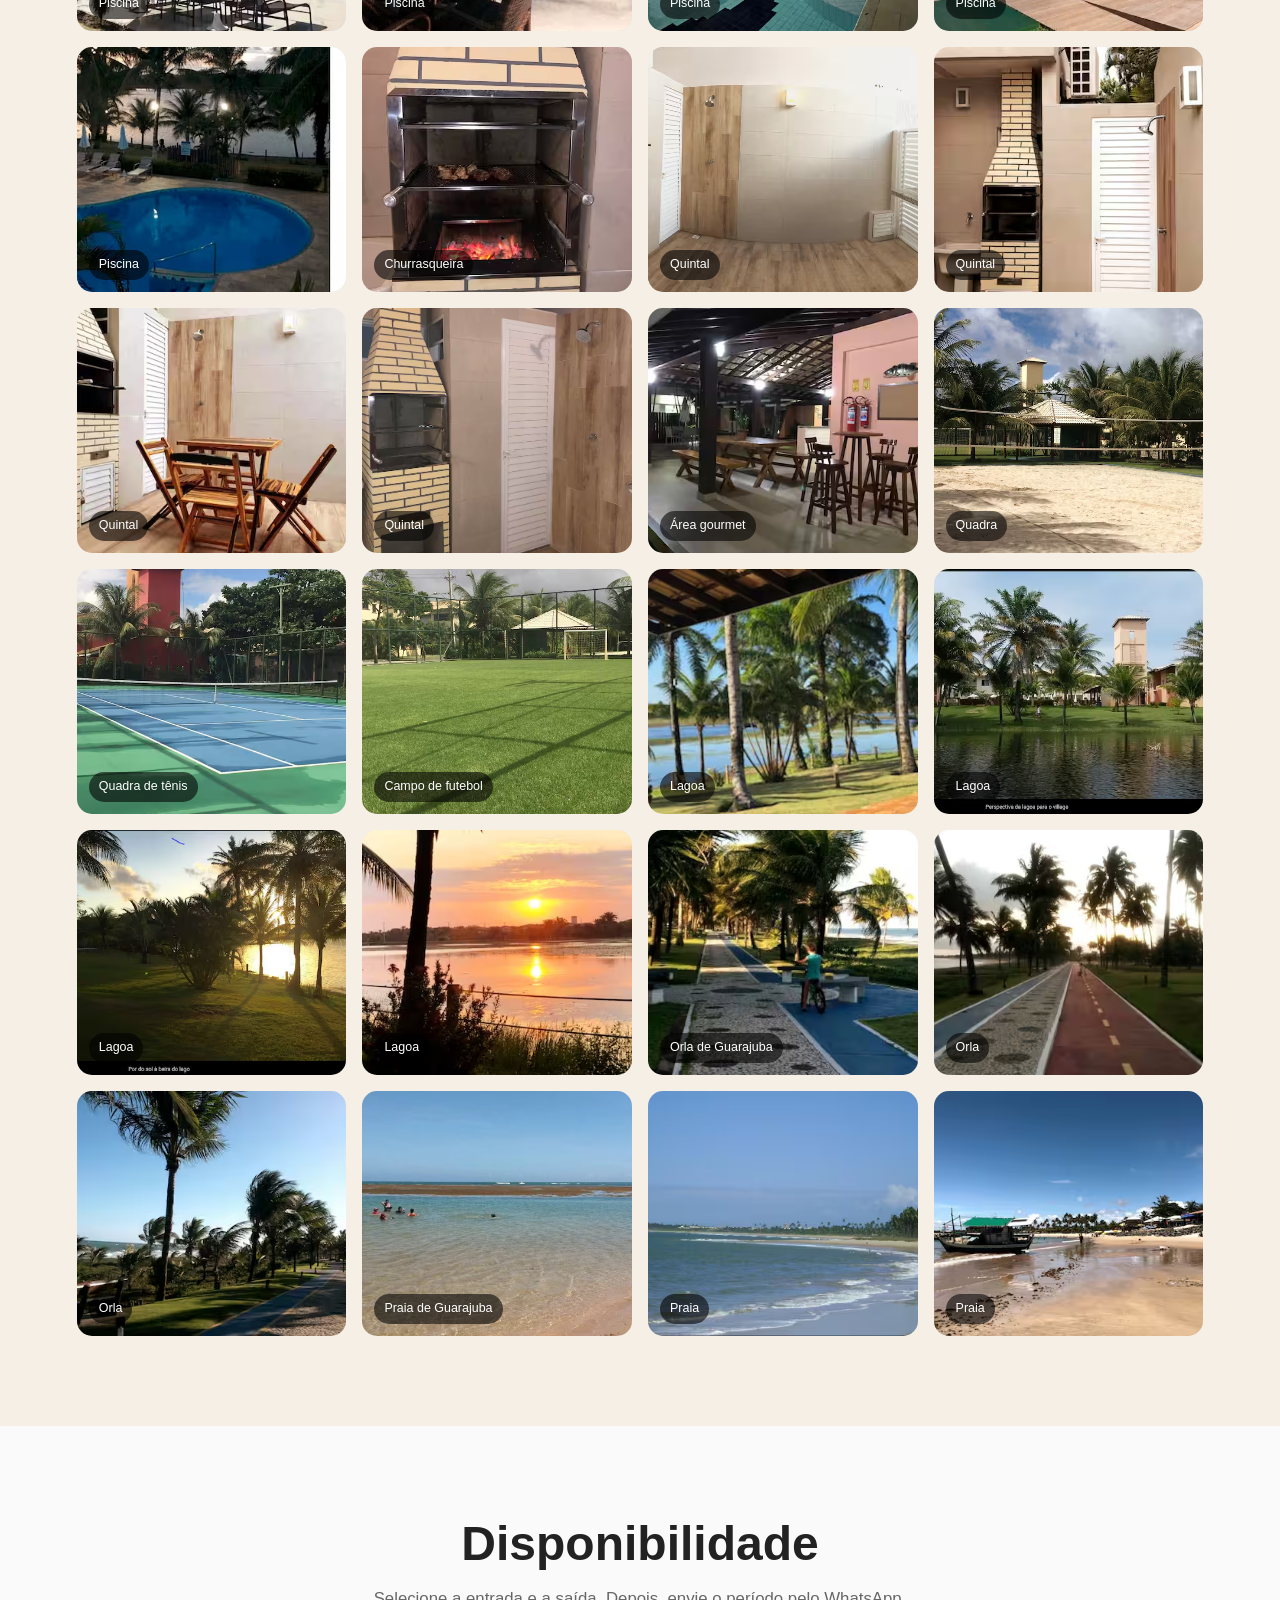
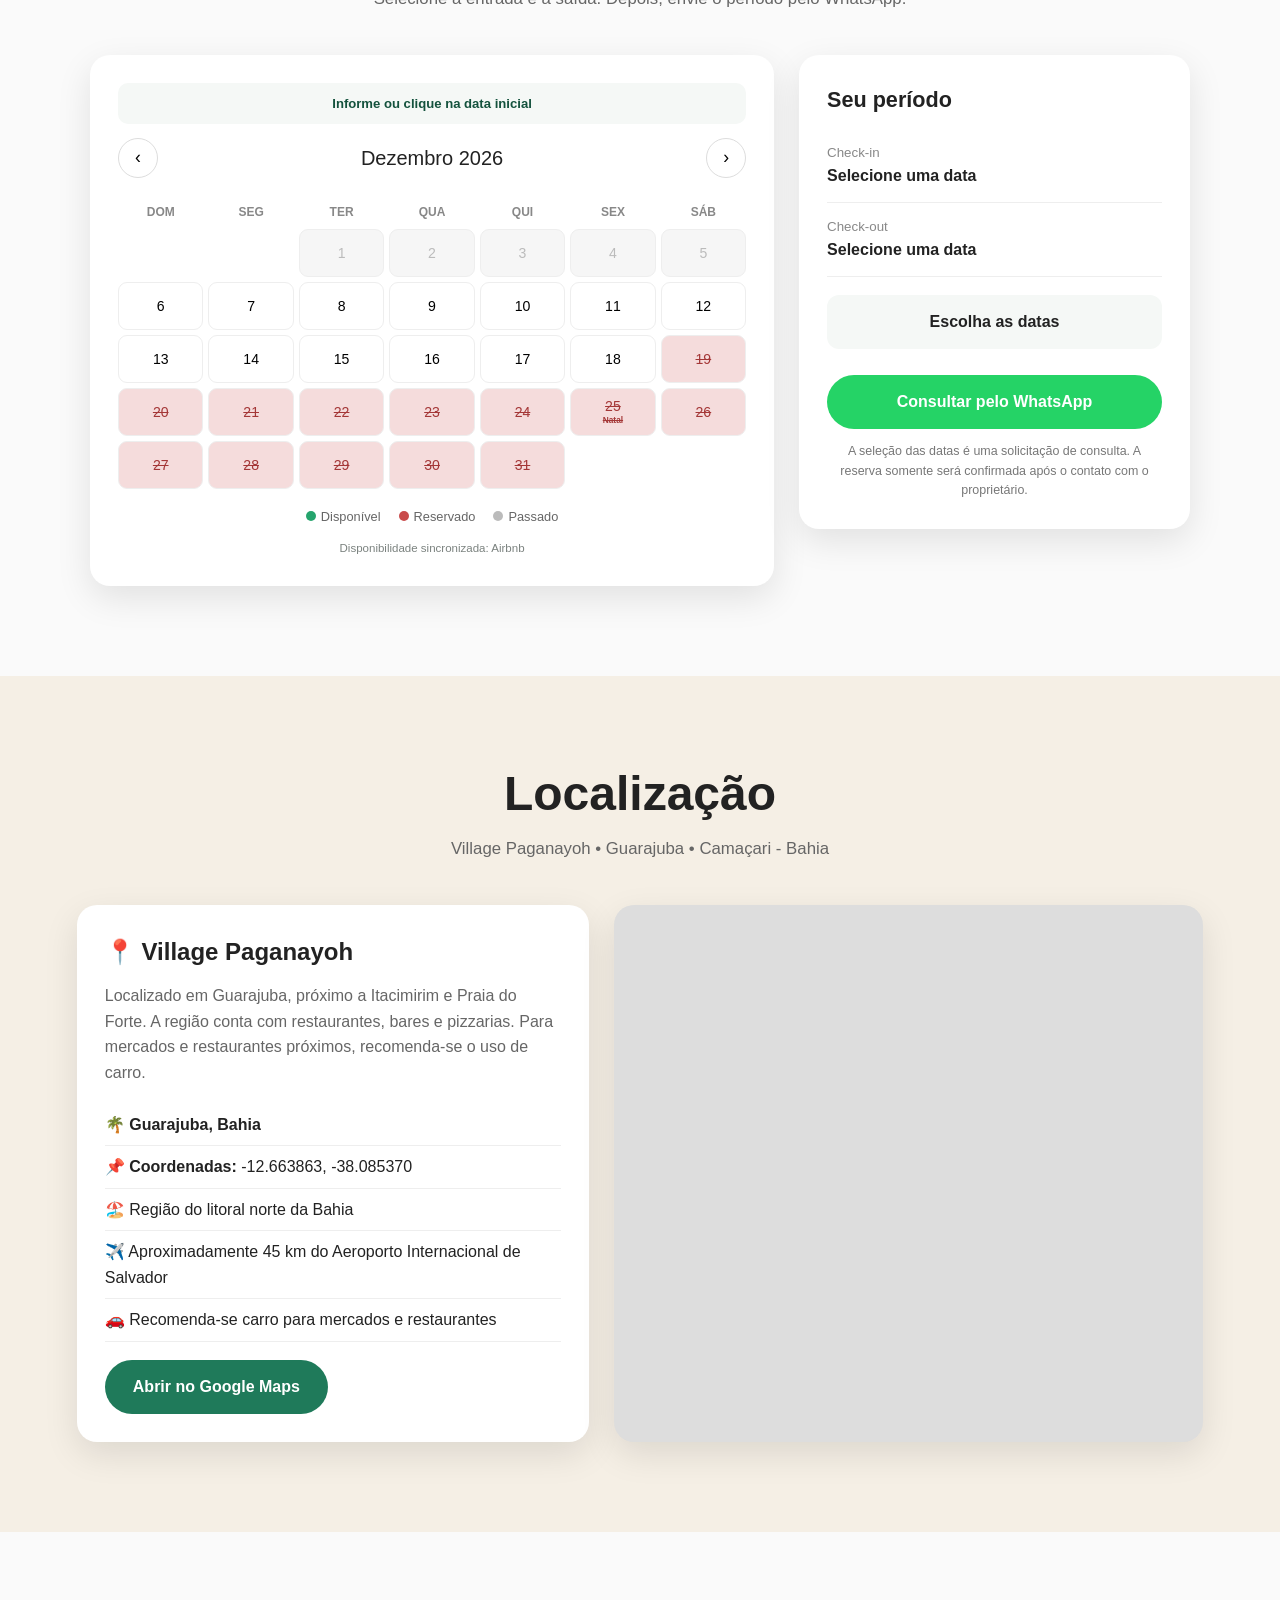
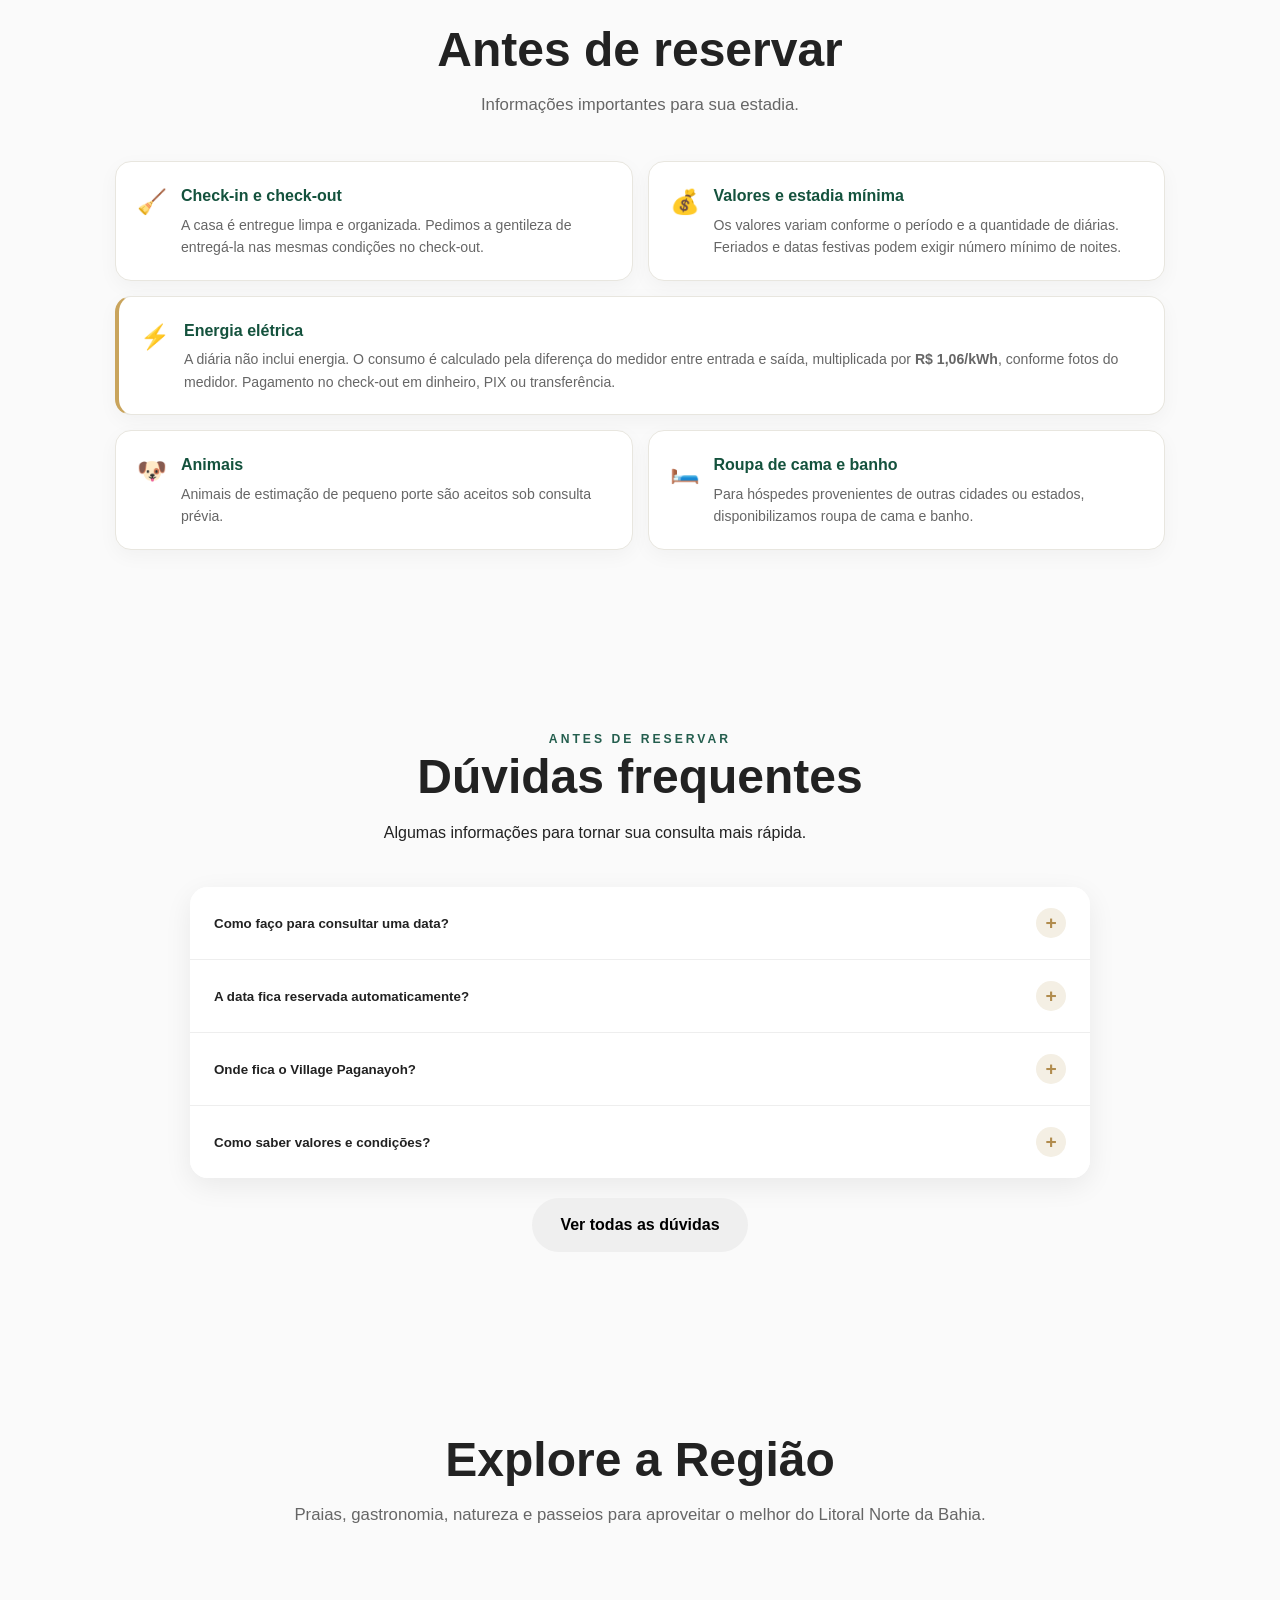
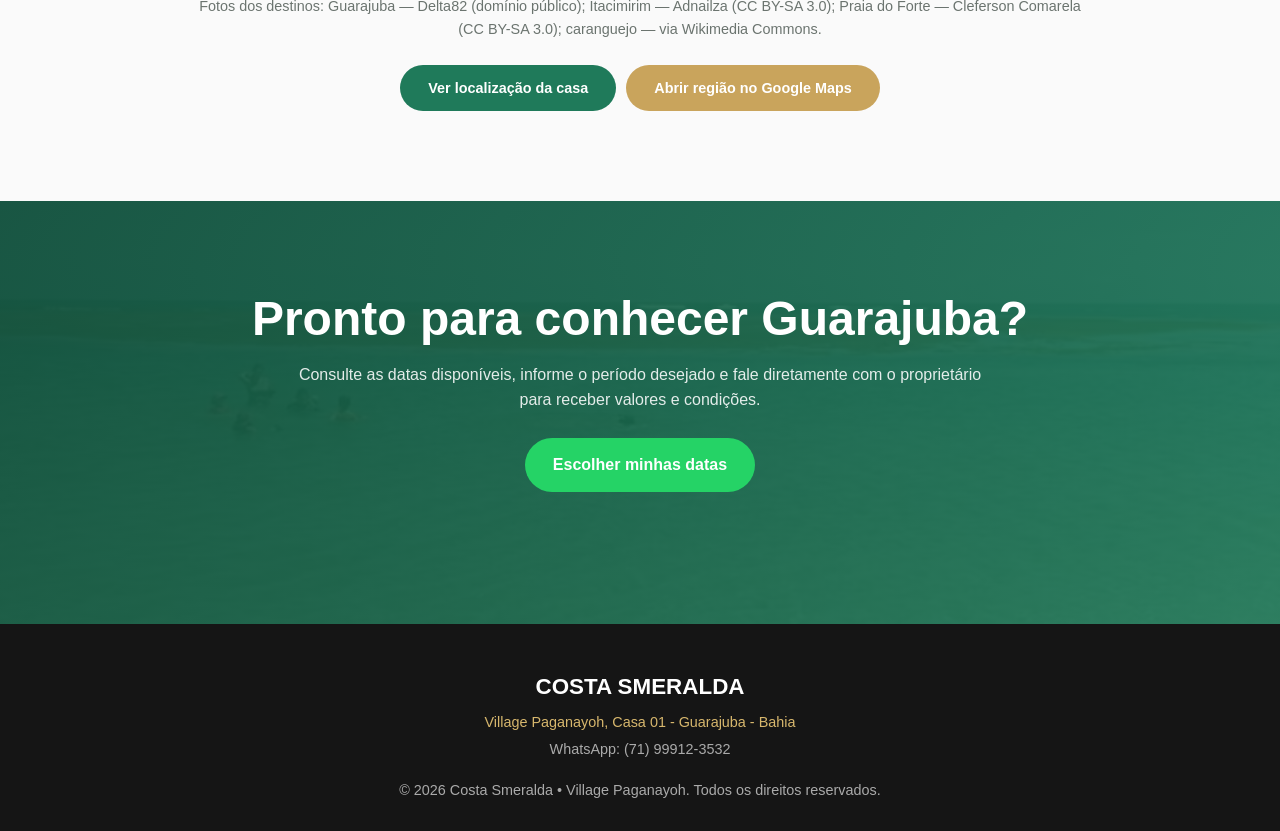
==== commit f23decb2: "Exibe vídeos da Galeria e Mídia no site público" ====
--- a/index.html
+++ b/index.html
@@ -804,6 +804,9 @@
   .faq-library-question{padding:16px}
   .faq-library-answer{padding:0 16px 16px}
 }
+
+.gallery-item video{width:100%;height:100%;object-fit:cover;display:block;background:#111}
+.gallery-video-play{position:absolute;inset:0;display:grid;place-items:center;font-size:2.4rem;color:#fff;background:rgba(0,0,0,.15);pointer-events:none;text-shadow:0 2px 10px rgba(0,0,0,.45)}
 </style>
     <!-- Compartilhamento do site - WhatsApp / Facebook -->
 <meta property="og:type" content="website">
@@ -1178,6 +1181,7 @@
     <button class="lb-close" id="lbClose" aria-label="Fechar">×</button>
     <button class="lb-prev" id="lbPrev" aria-label="Anterior">‹</button>
     <img id="lbImage" src="" alt="">
+    <video id="lbVideo" controls playsinline preload="metadata" style="display:none;max-width:92vw;max-height:82vh;border-radius:14px;background:#000"></video>
     <button class="lb-next" id="lbNext" aria-label="Próxima">›</button>
 </div>
 
@@ -1241,7 +1245,7 @@
    GALERIA
 ========================================================= */
 const gallery = document.getElementById("gallery");
-let photos = [...staticPhotos];
+let photos = [...staticPhotos].map(p=>({...p,type:"image"}));
 let visiblePhotos = [];
 let activeGalleryFilter = "todos";
 
@@ -1252,14 +1256,15 @@
         const data = await response.json();
         if(!data.ok || !Array.isArray(data.midias)) return;
         const dynamicPhotos = data.midias
-            .filter(m => m.ativo !== false && (m.tipo === "foto" || m.tipo === "original") && m.url)
+            .filter(m => m.ativo !== false && ["foto","imagem","original","video"].includes(String(m.tipo||"").toLowerCase()) && m.url)
             .sort((a,b)=>(Number(a.ordem)||0)-(Number(b.ordem)||0)||Number(a.id)-Number(b.id))
             .map(m => ({
                 src:m.url,
                 cat:String(m.categoria || "casa").toLowerCase(),
-                label:m.titulo || m.legenda || "Foto"
+                label:m.titulo || m.legenda || (String(m.tipo).toLowerCase()==="video" ? "Vídeo" : "Foto"),
+                type:String(m.tipo||"foto").toLowerCase()==="video" ? "video" : "image"
             }));
-        photos = dynamicPhotos.length ? dynamicPhotos : [...staticPhotos];
+        photos = dynamicPhotos.length ? dynamicPhotos : [...staticPhotos].map(p=>({...p,type:"image"}));
         renderGallery(activeGalleryFilter);
     }catch(error){
         console.warn("Galeria dinâmica indisponível; mantendo fotos locais.", error);
@@ -1274,10 +1279,12 @@
     visiblePhotos.forEach((photo,index)=>{
         const item=document.createElement("div");
         item.className="gallery-item";
-        item.innerHTML=`
-            <img src="${photo.src}" alt="${photo.label}" loading="lazy">
-            <span class="gallery-label">${photo.label}</span>
-        `;
+        item.innerHTML=photo.type==="video"
+          ? `<video src="${photo.src}" preload="metadata" muted playsinline></video>
+             <span class="gallery-video-play">▶</span>
+             <span class="gallery-label">${photo.label}</span>`
+          : `<img src="${photo.src}" alt="${photo.label}" loading="lazy">
+             <span class="gallery-label">${photo.label}</span>`;
         item.addEventListener("click",()=>openLightbox(index));
         gallery.appendChild(item);
     });
@@ -1298,19 +1305,39 @@
 ========================================================= */
 const lightbox=document.getElementById("lightbox");
 const lbImage=document.getElementById("lbImage");
+const lbVideo=document.getElementById("lbVideo");
 let currentPhoto=0;
 
+function showCurrentMedia(){
+    const media=visiblePhotos[currentPhoto];
+    if(media.type==="video"){
+        lbImage.style.display="none";
+        lbImage.removeAttribute("src");
+        lbVideo.style.display="block";
+        lbVideo.src=media.src;
+        lbVideo.load();
+    }else{
+        lbVideo.pause();
+        lbVideo.removeAttribute("src");
+        lbVideo.style.display="none";
+        lbImage.style.display="block";
+        lbImage.src=media.src;
+        lbImage.alt=media.label;
+    }
+}
 function openLightbox(index){
     currentPhoto=index;
-    lbImage.src=visiblePhotos[currentPhoto].src;
-    lbImage.alt=visiblePhotos[currentPhoto].label;
+    showCurrentMedia();
     lightbox.classList.add("show");
 }
-function closeLightbox(){lightbox.classList.remove("show")}
+function closeLightbox(){
+    lbVideo.pause();
+    lbVideo.removeAttribute("src");
+    lightbox.classList.remove("show");
+}
 function changePhoto(direction){
     currentPhoto=(currentPhoto+direction+visiblePhotos.length)%visiblePhotos.length;
-    lbImage.src=visiblePhotos[currentPhoto].src;
-    lbImage.alt=visiblePhotos[currentPhoto].label;
+    showCurrentMedia();
 }
 document.getElementById("lbClose").onclick=closeLightbox;
 document.getElementById("lbPrev").onclick=()=>changePhoto(-1);
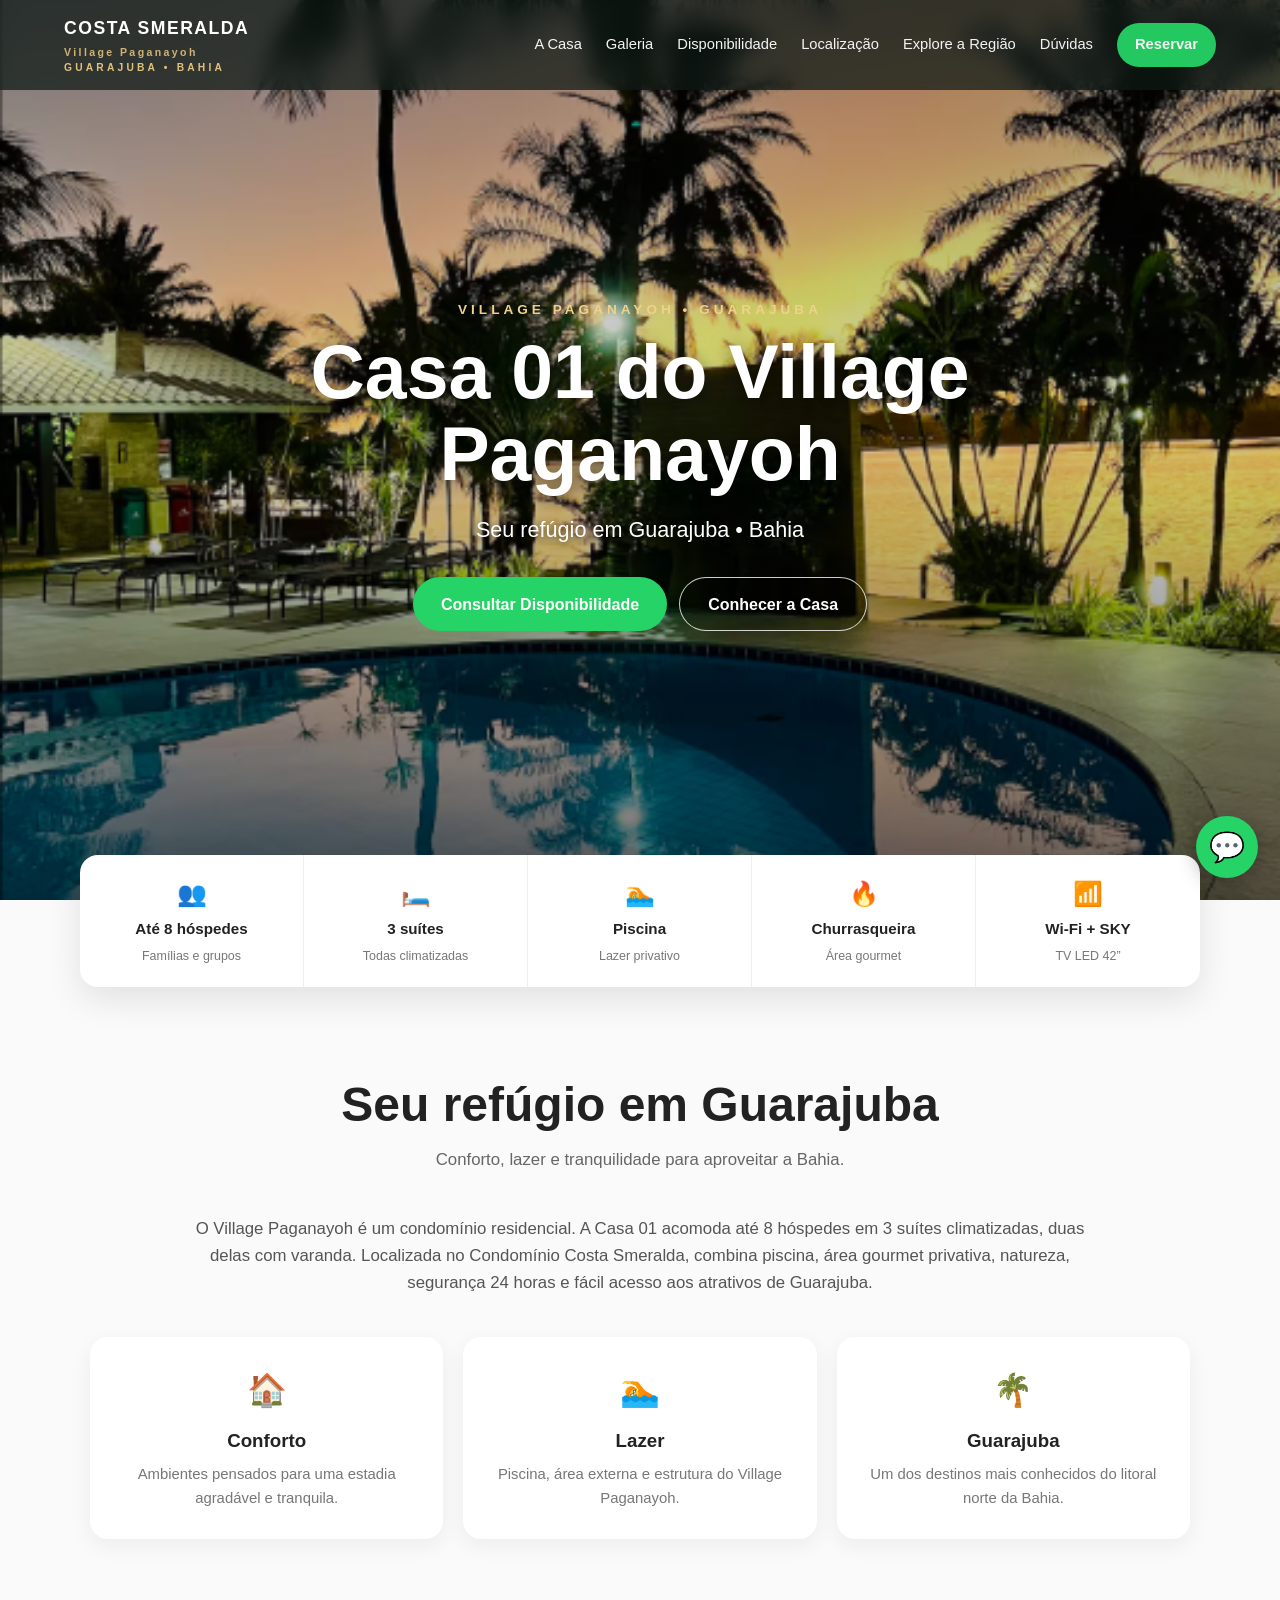
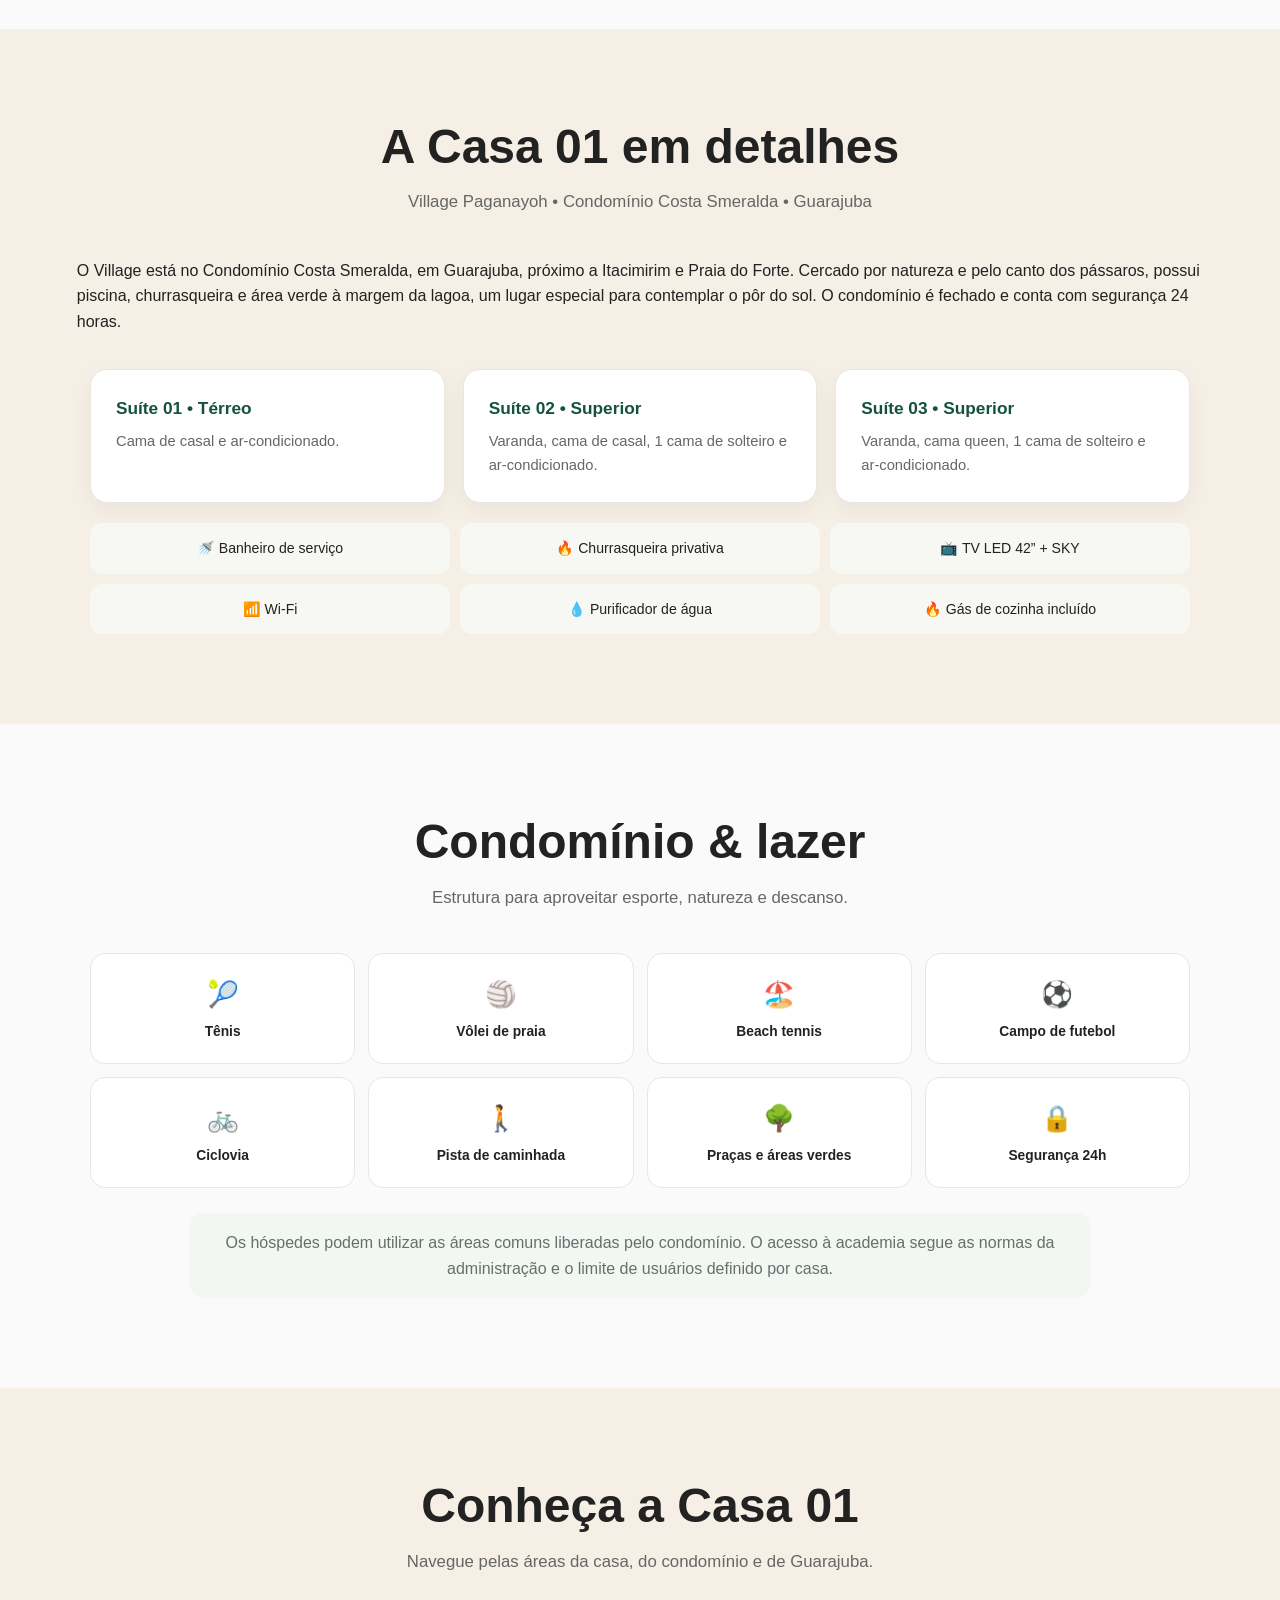
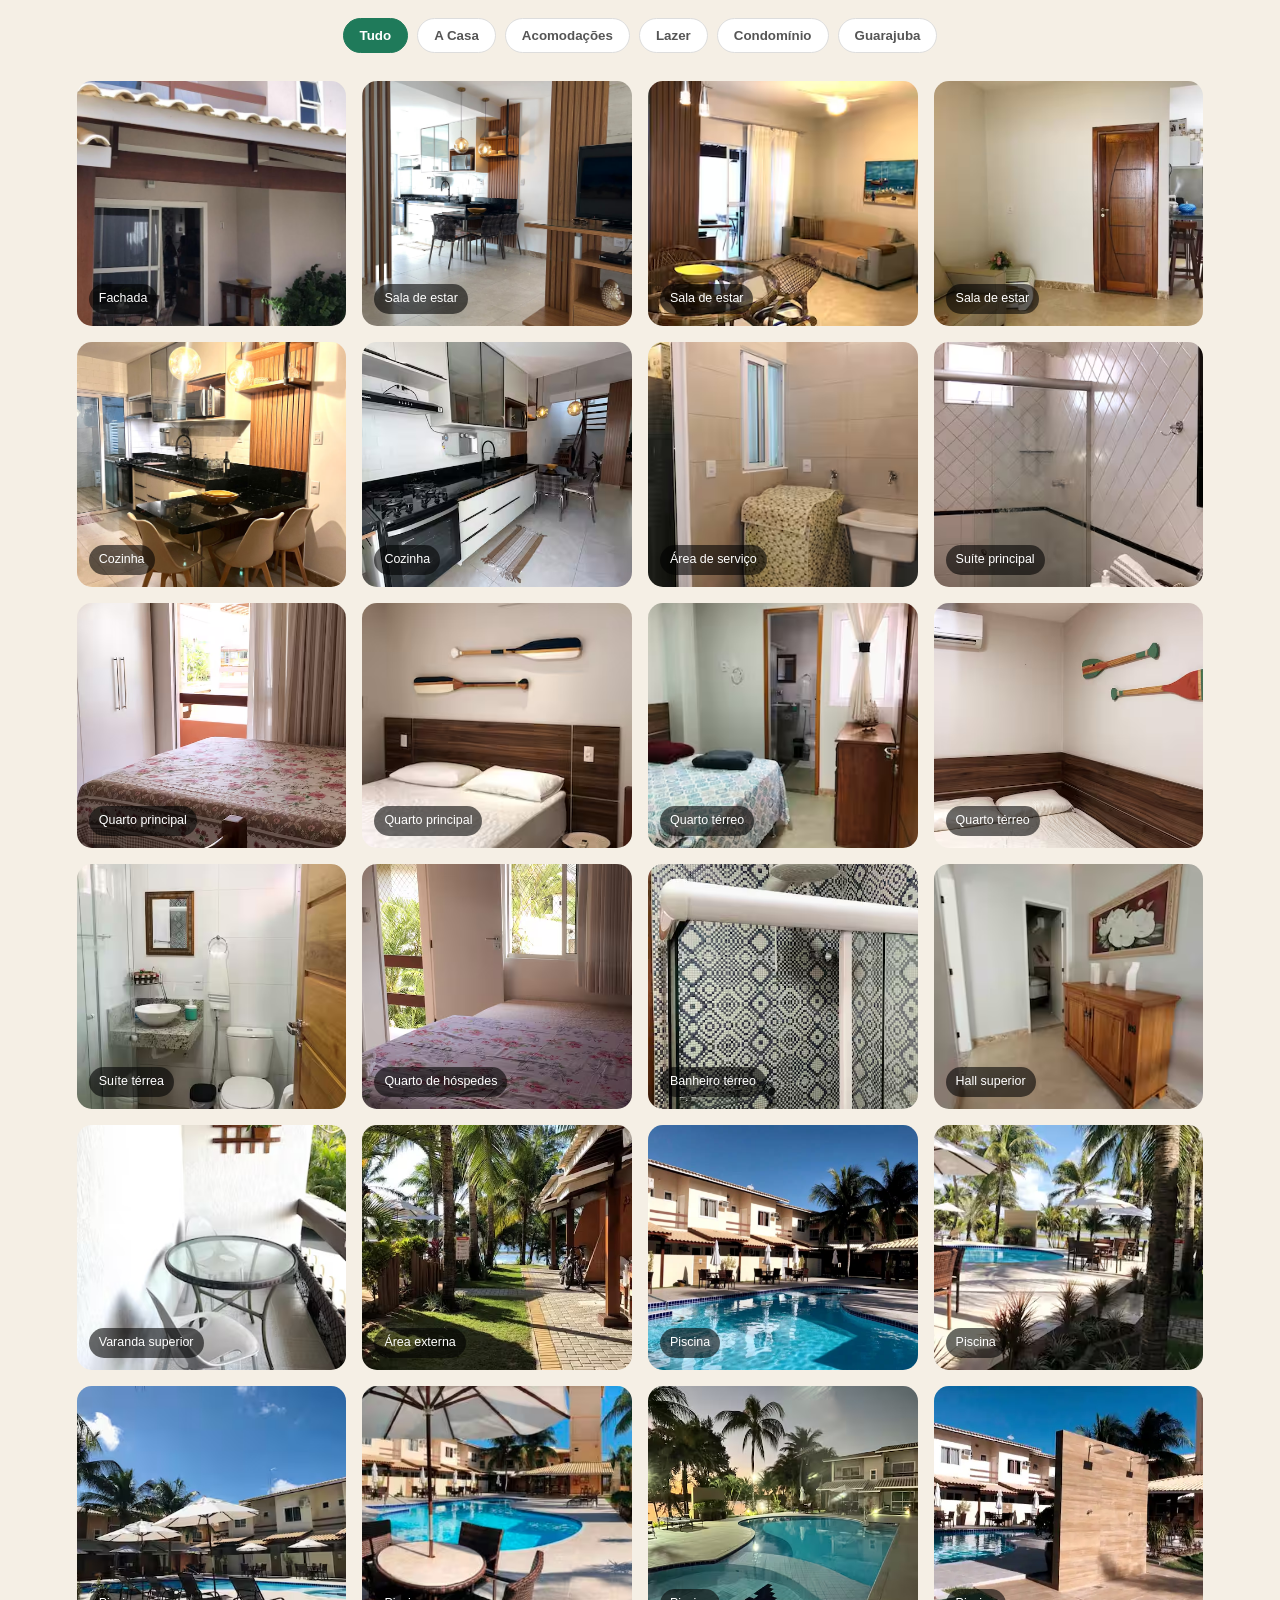
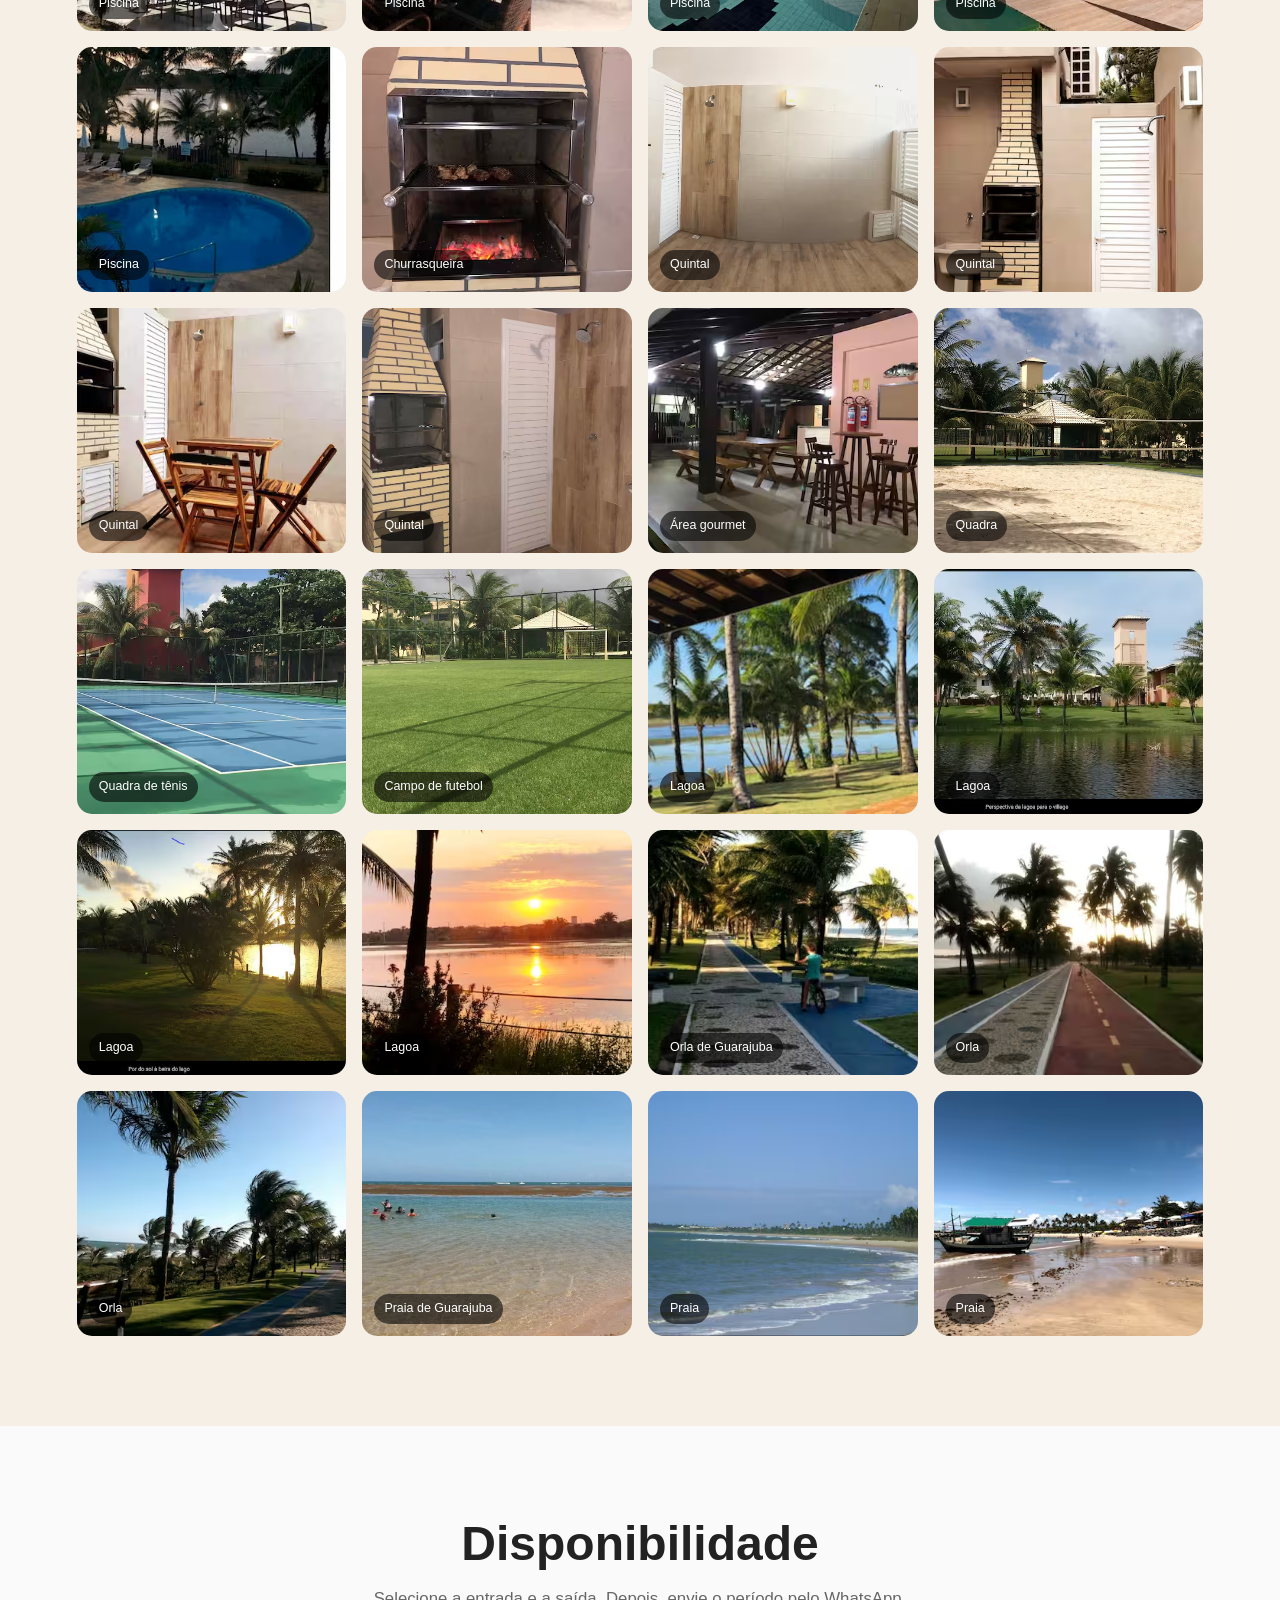
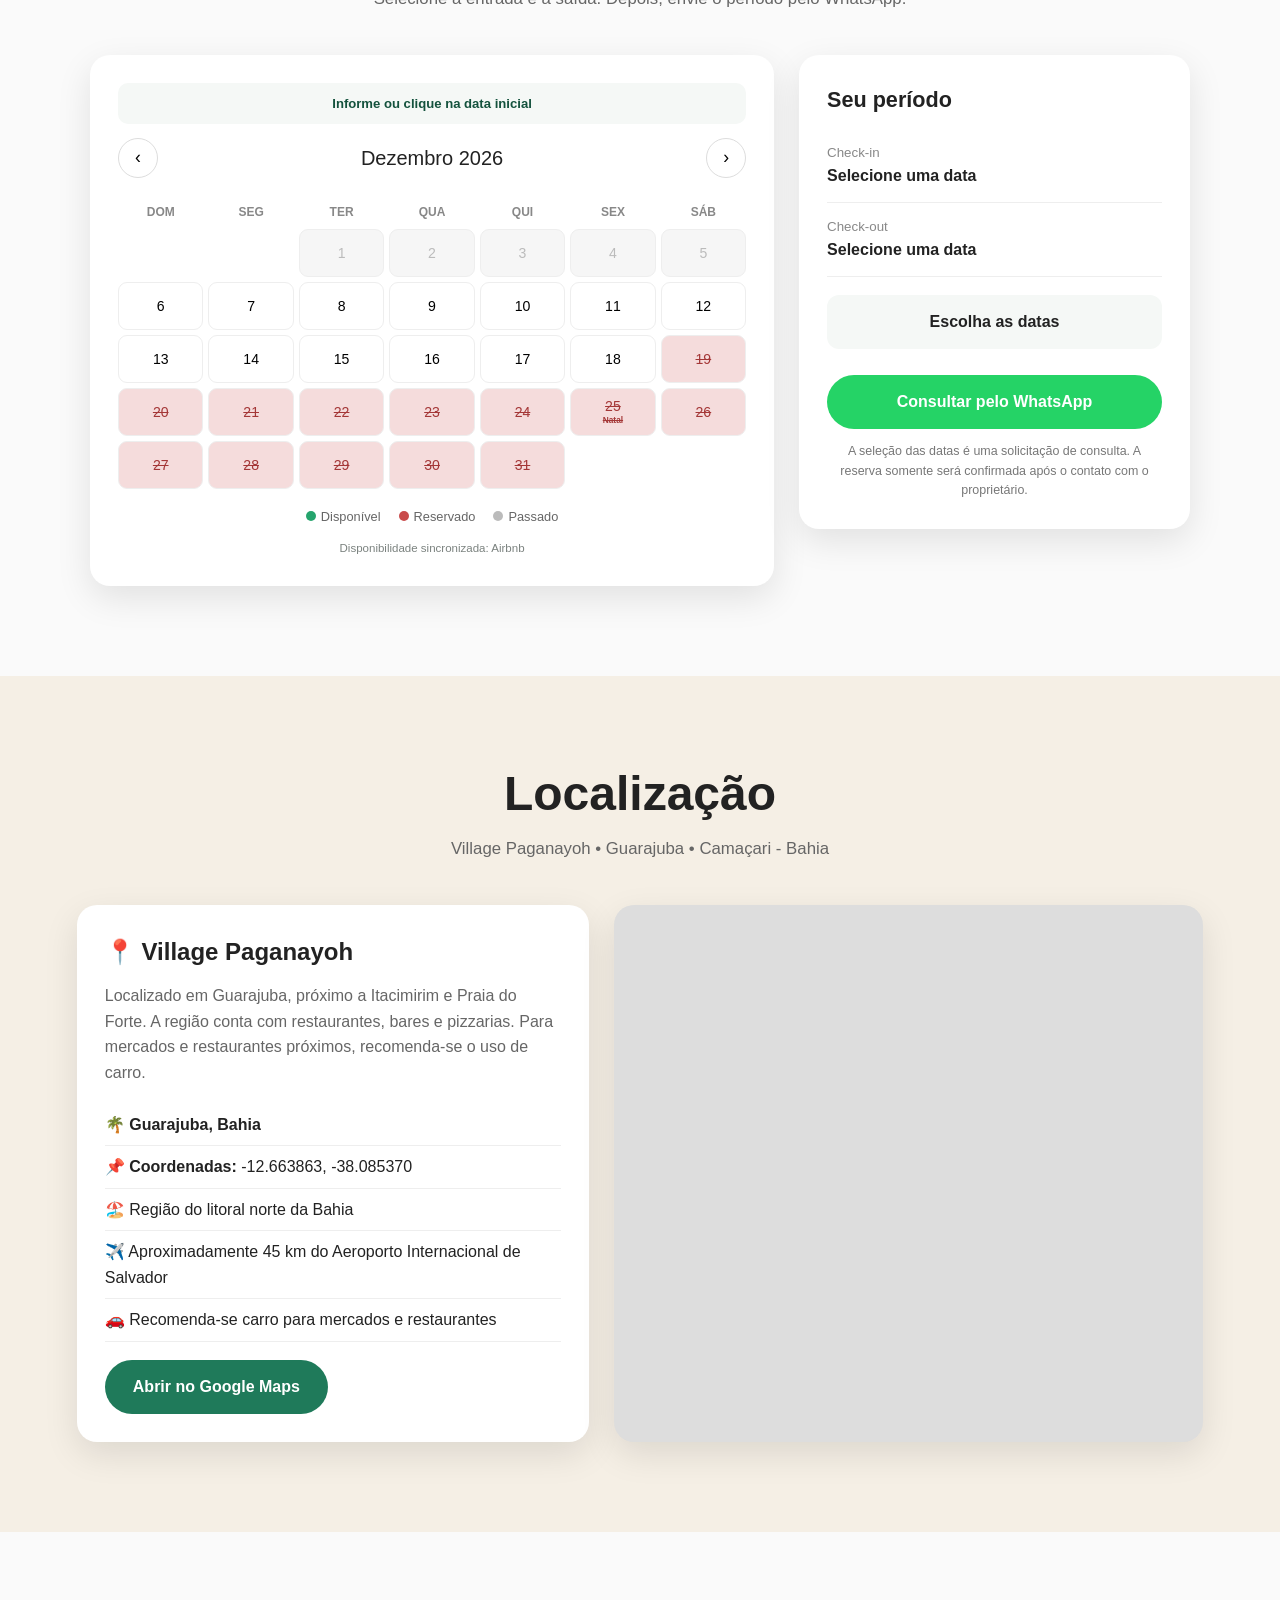
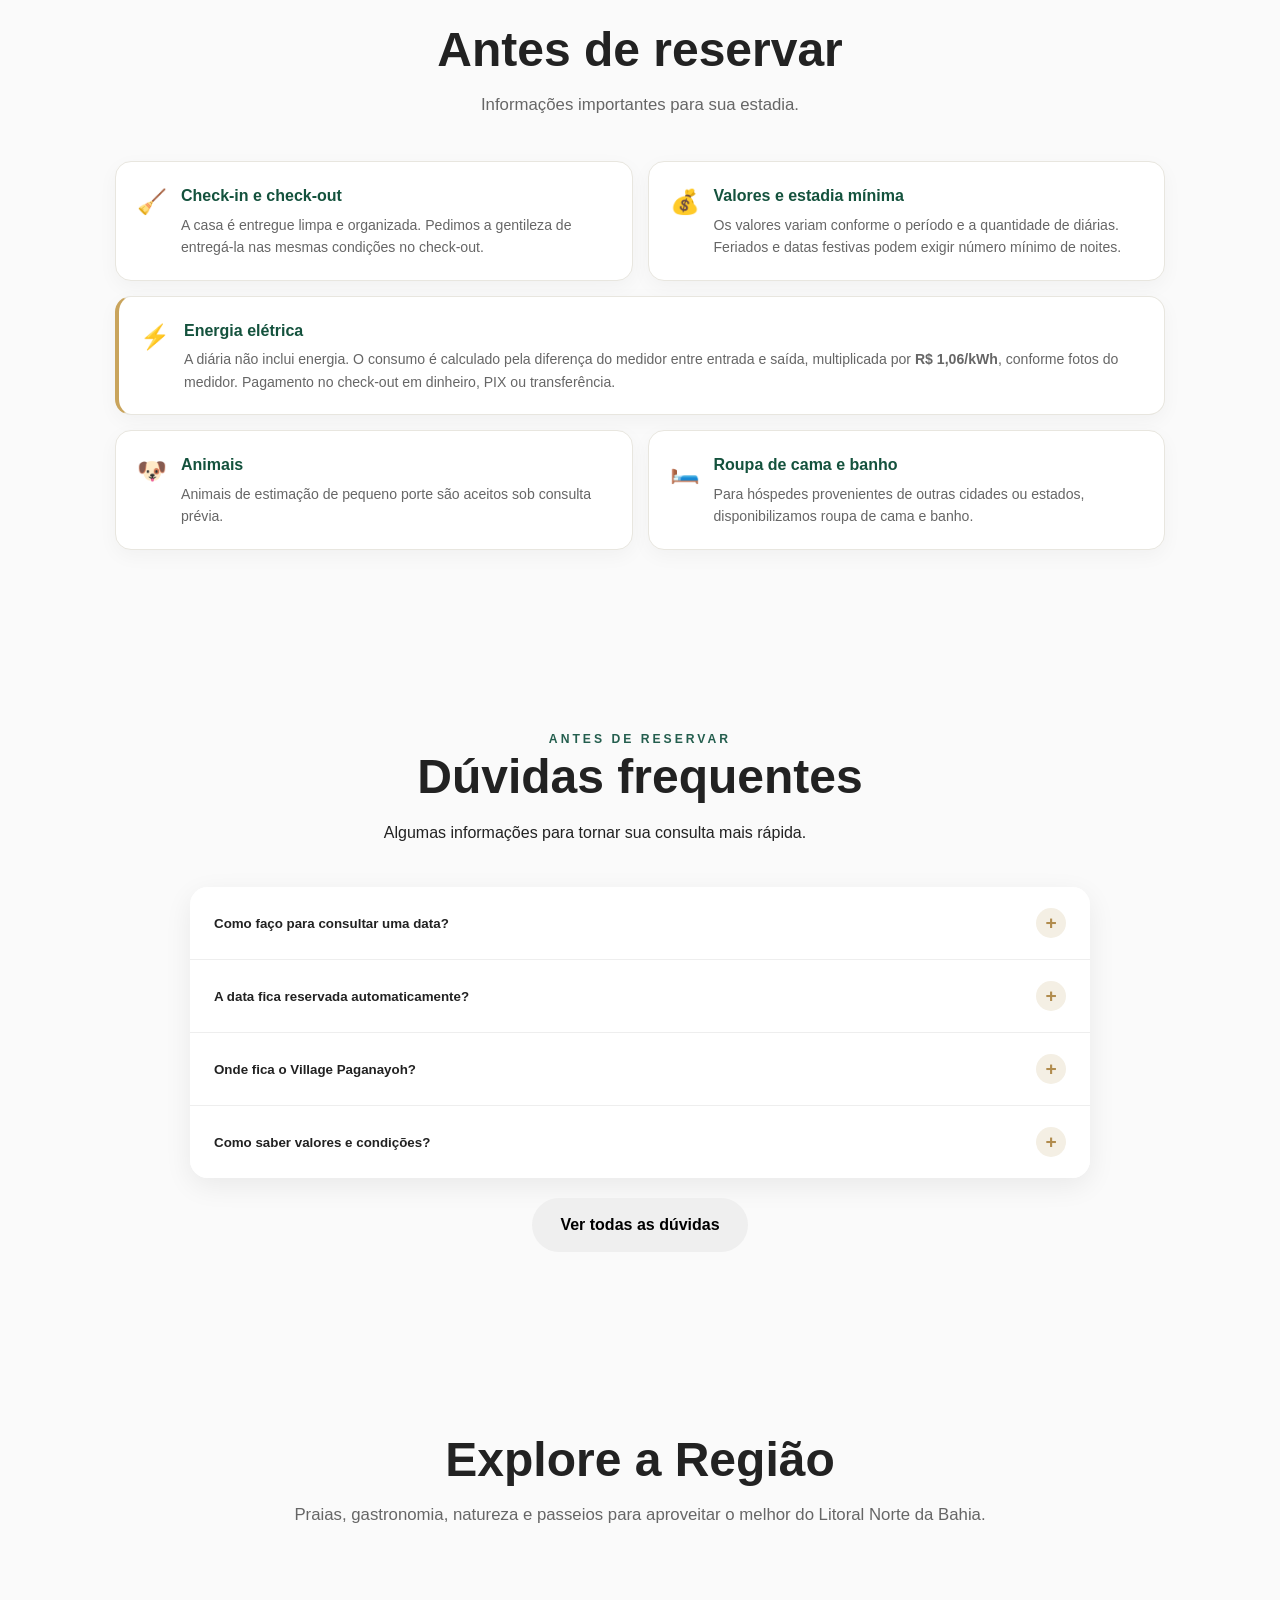
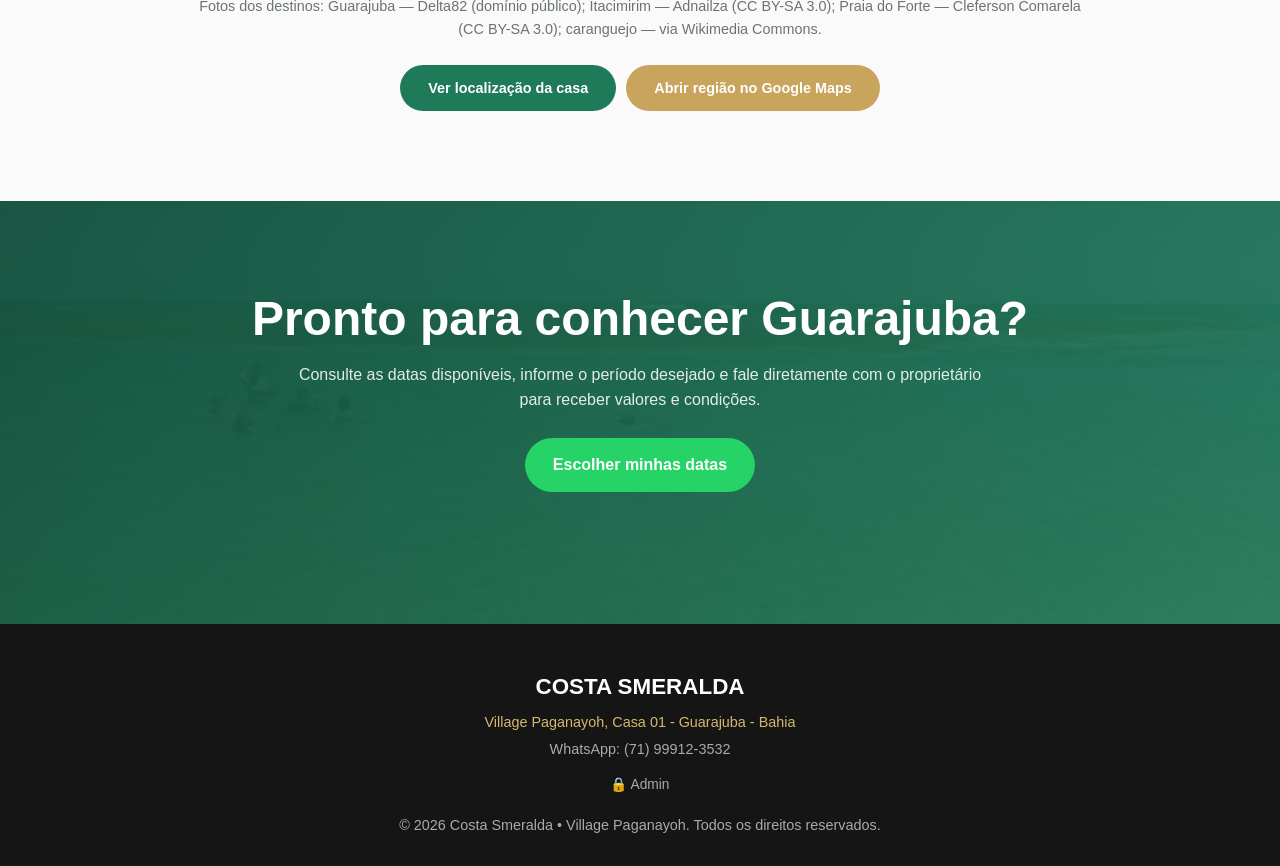
==== commit 5841c878: "Adiciona link Admin no rodapé do site" ====
--- a/index.html
+++ b/index.html
@@ -1147,6 +1147,7 @@
     <h3>COSTA SMERALDA</h3>
     <p class="gold">Village Paganayoh, Casa 01 - Guarajuba - Bahia</p>
     <p>WhatsApp: (71) 99912-3532</p>
+    <p style="margin-top:12px;"><a href="admin.html" style="color:#aaa;text-decoration:none;font-size:.86rem">🔒 Admin</a></p>
     <p style="margin-top:18px;">© <span id="year"></span> Costa Smeralda • Village Paganayoh. Todos os direitos reservados.</p>
 </footer>
 
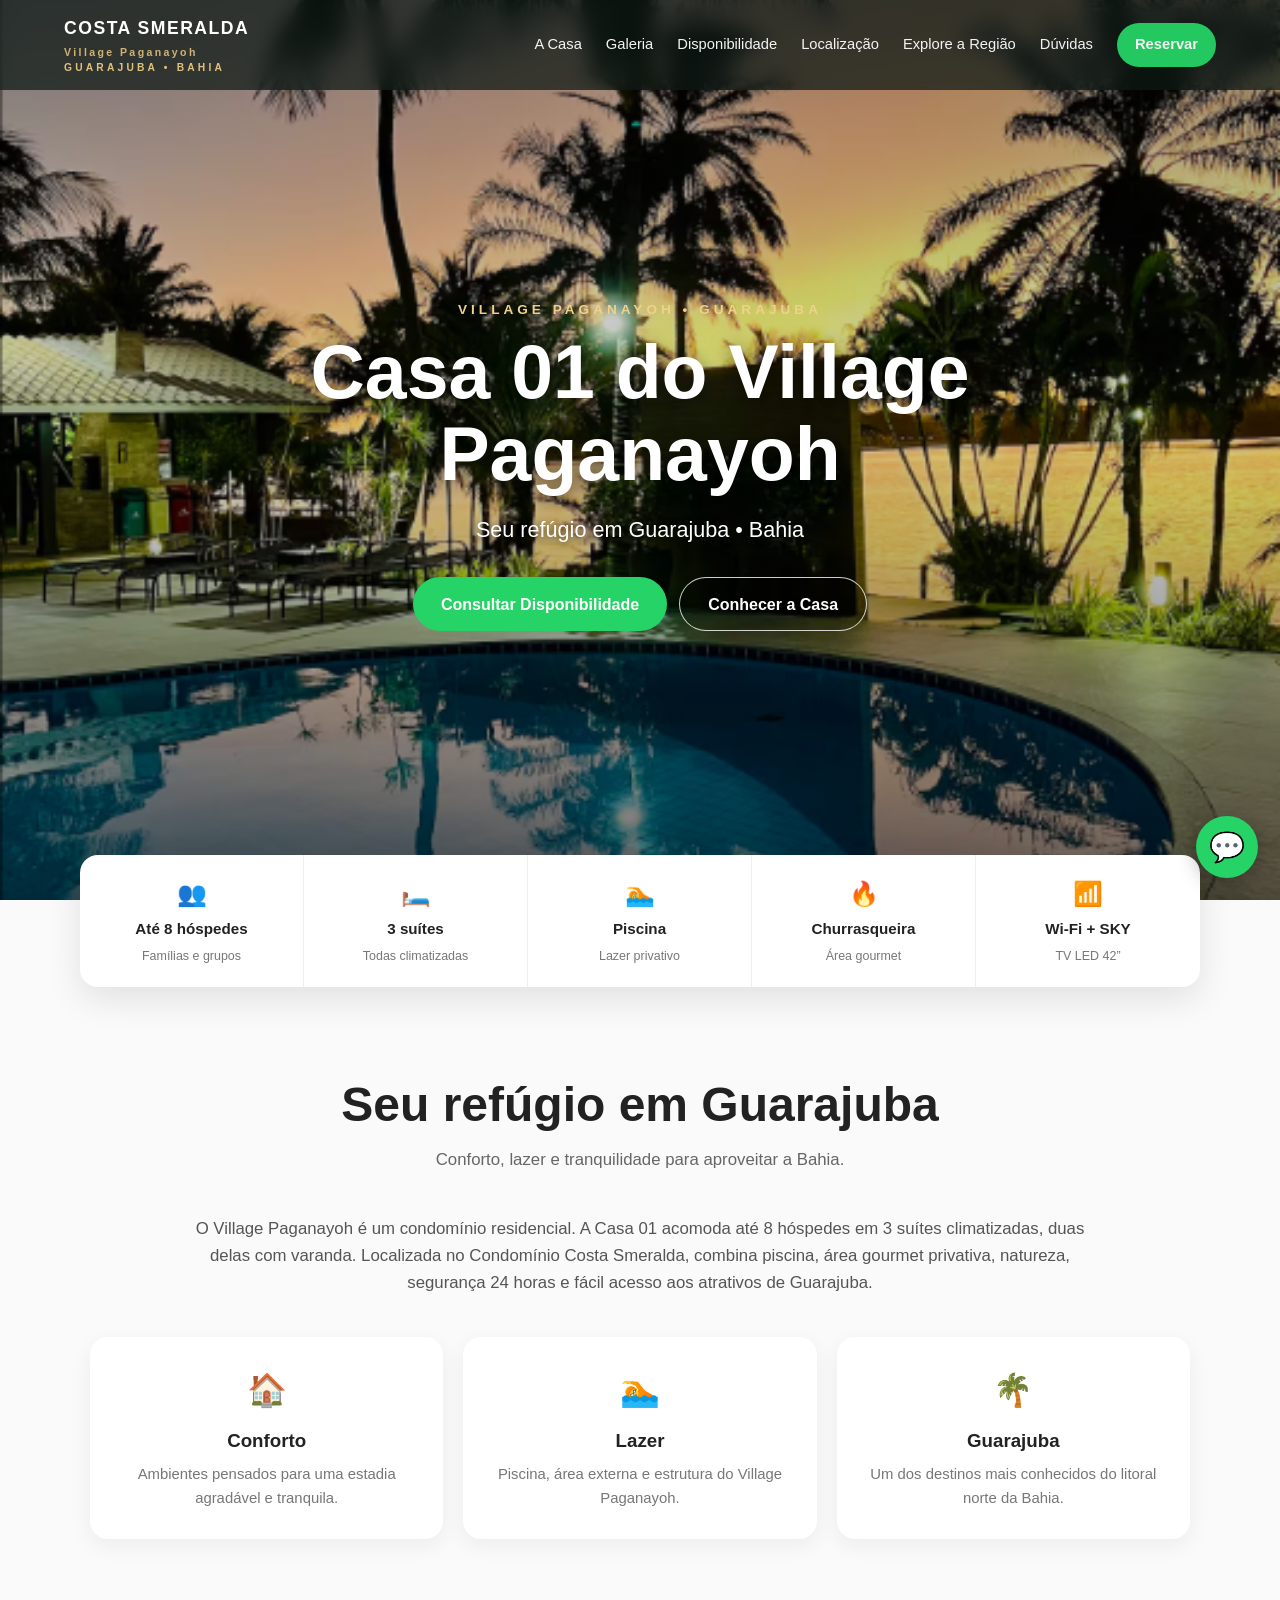
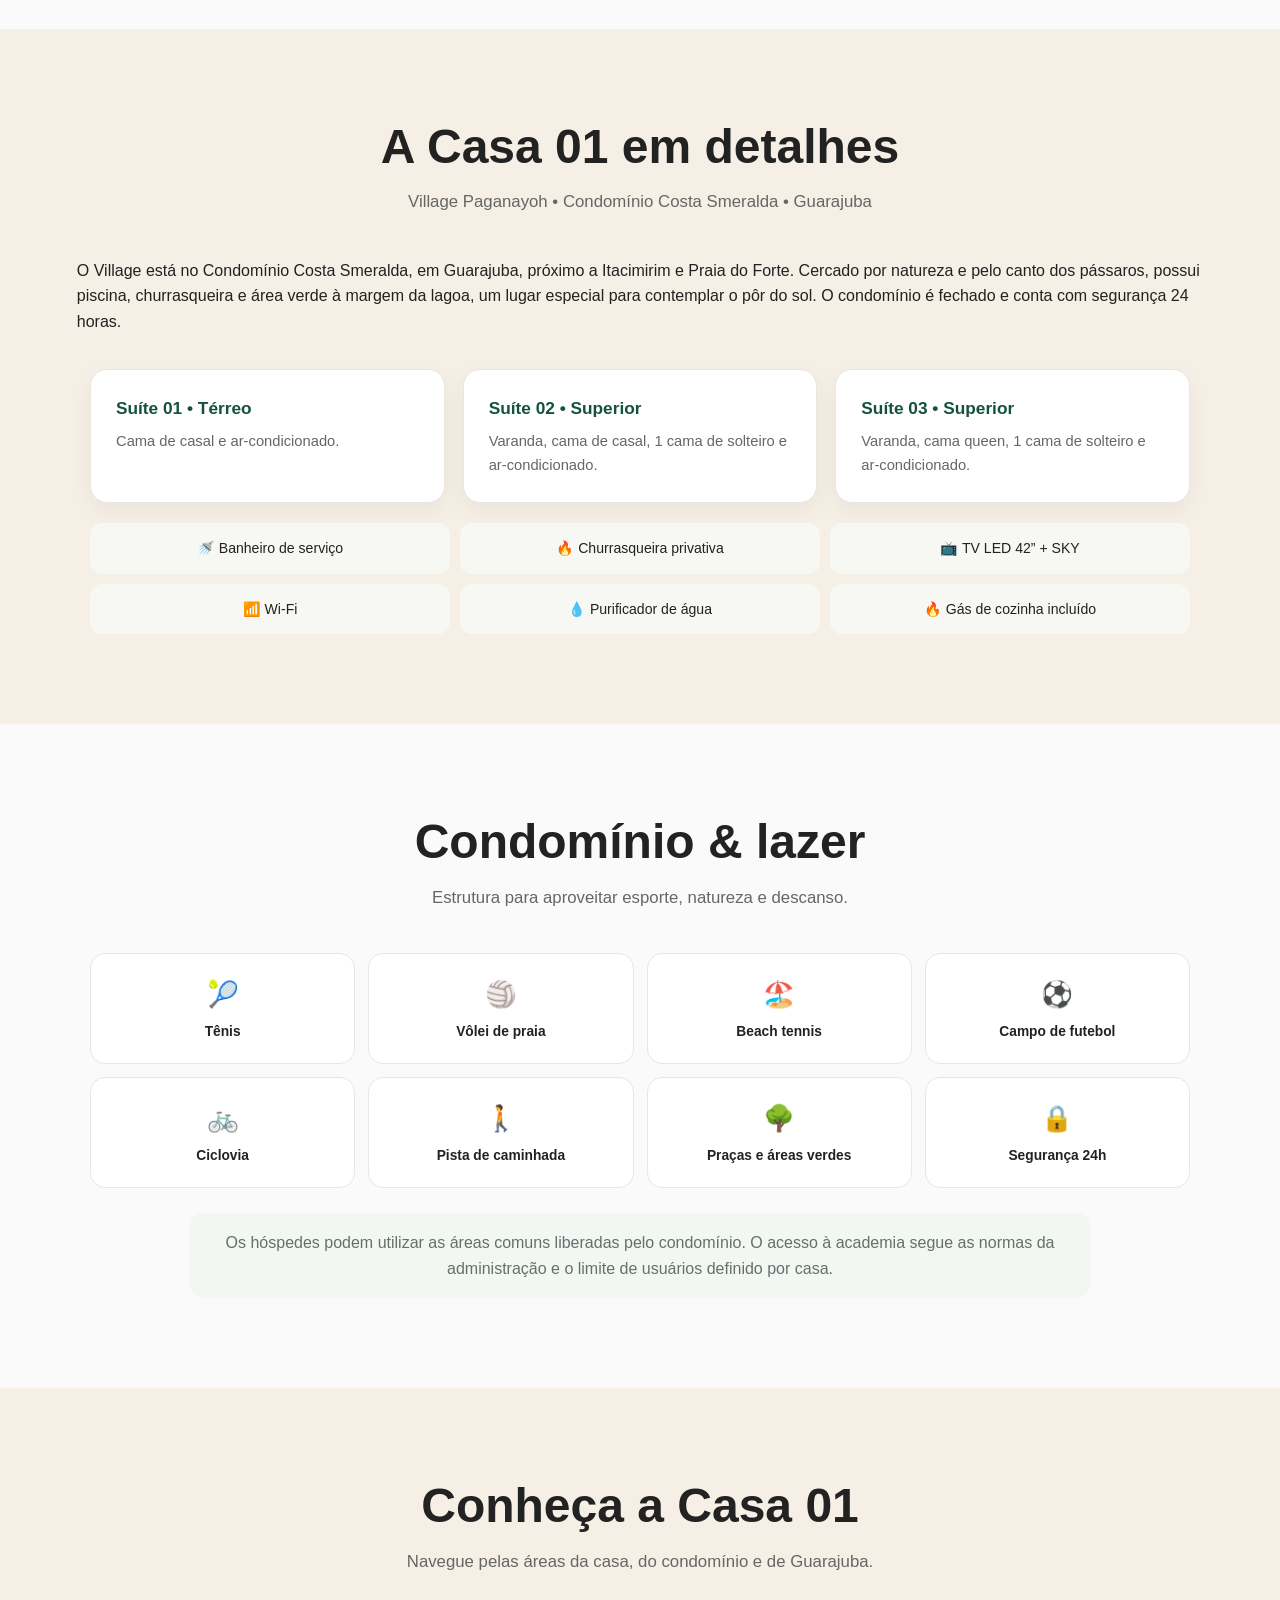
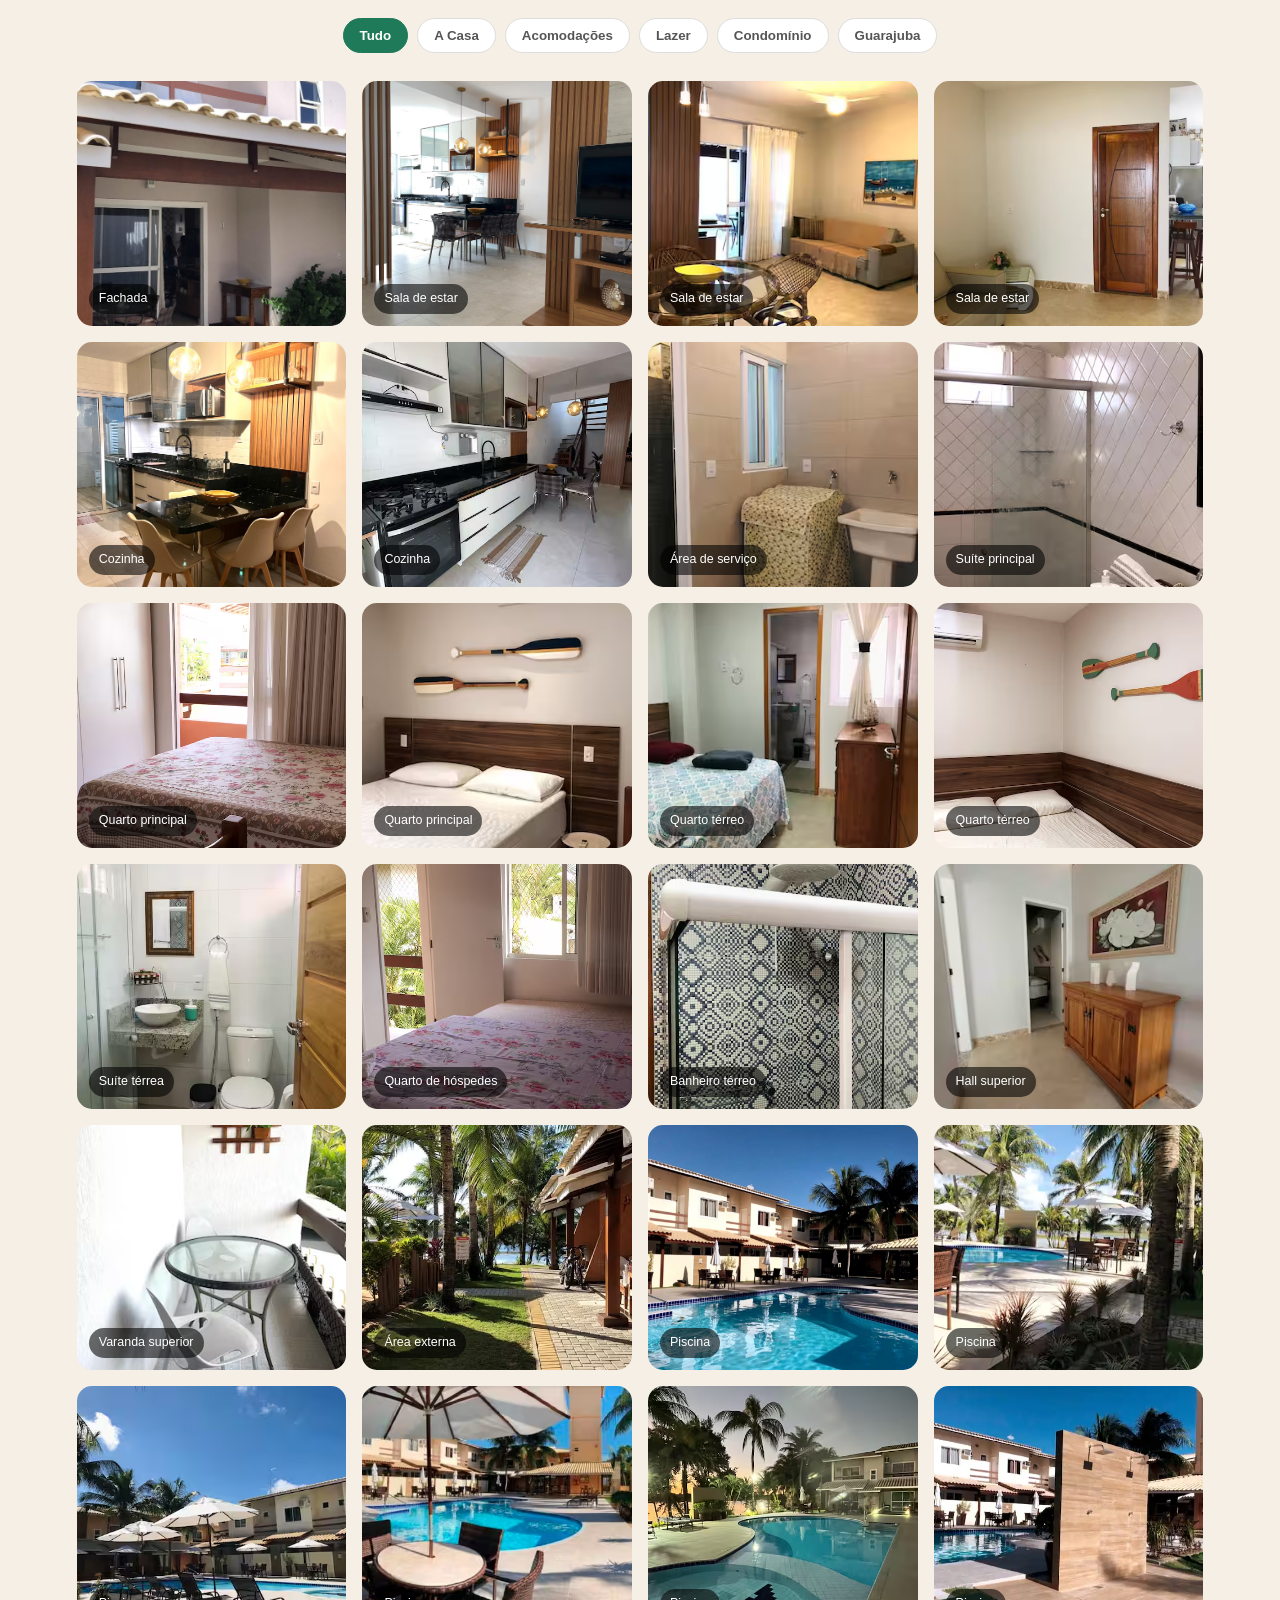
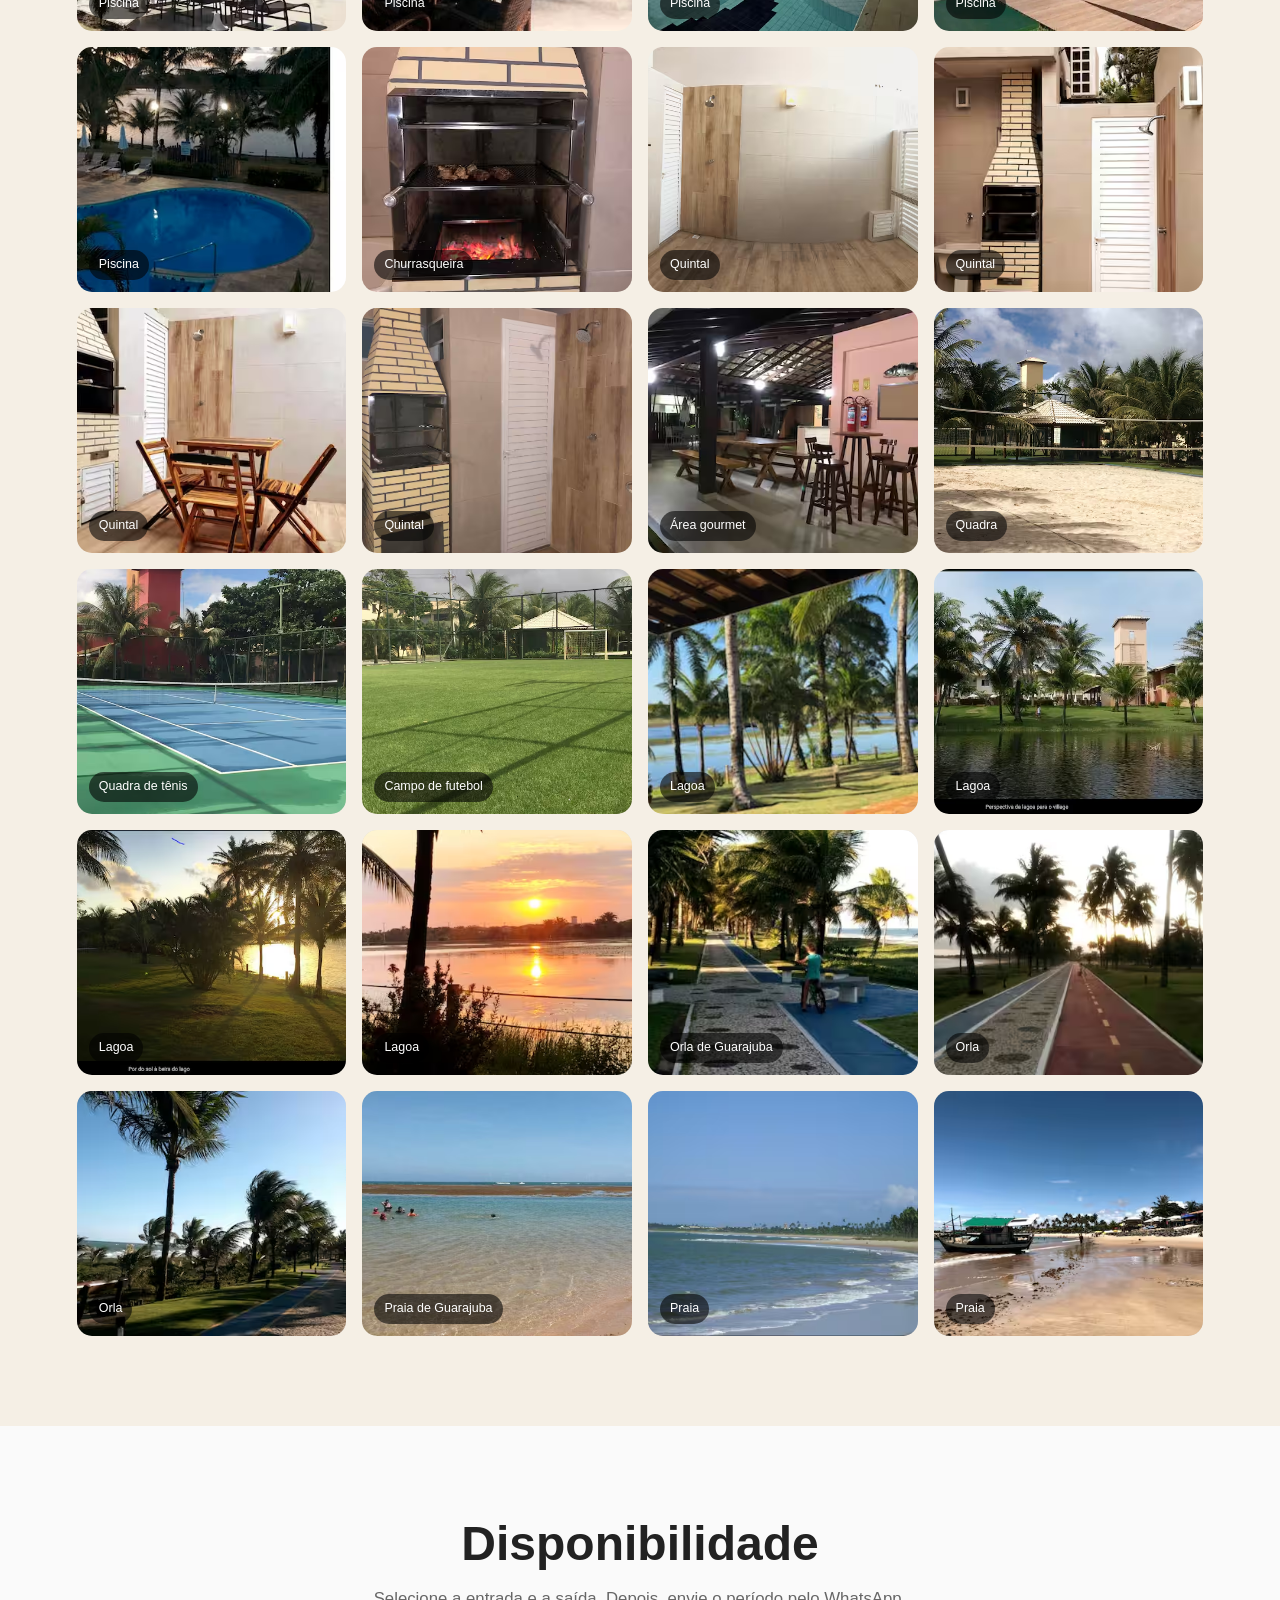
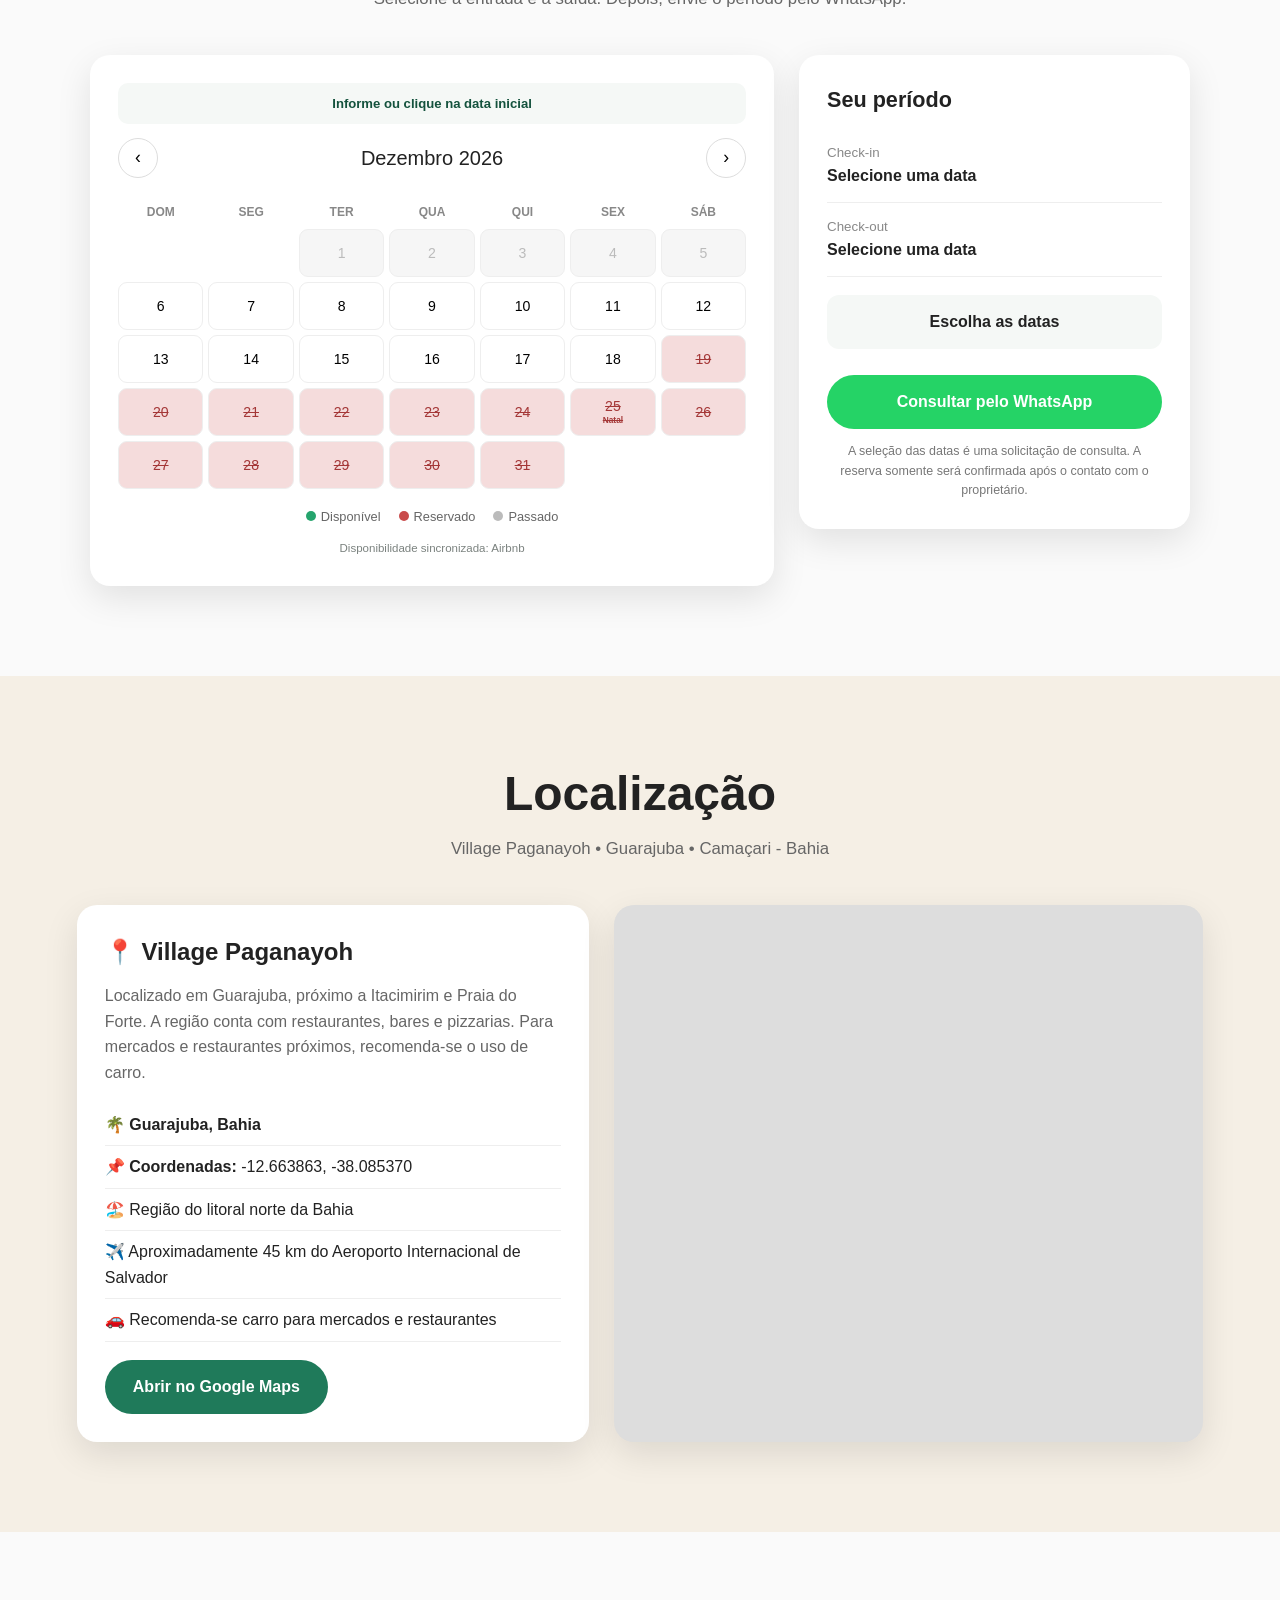
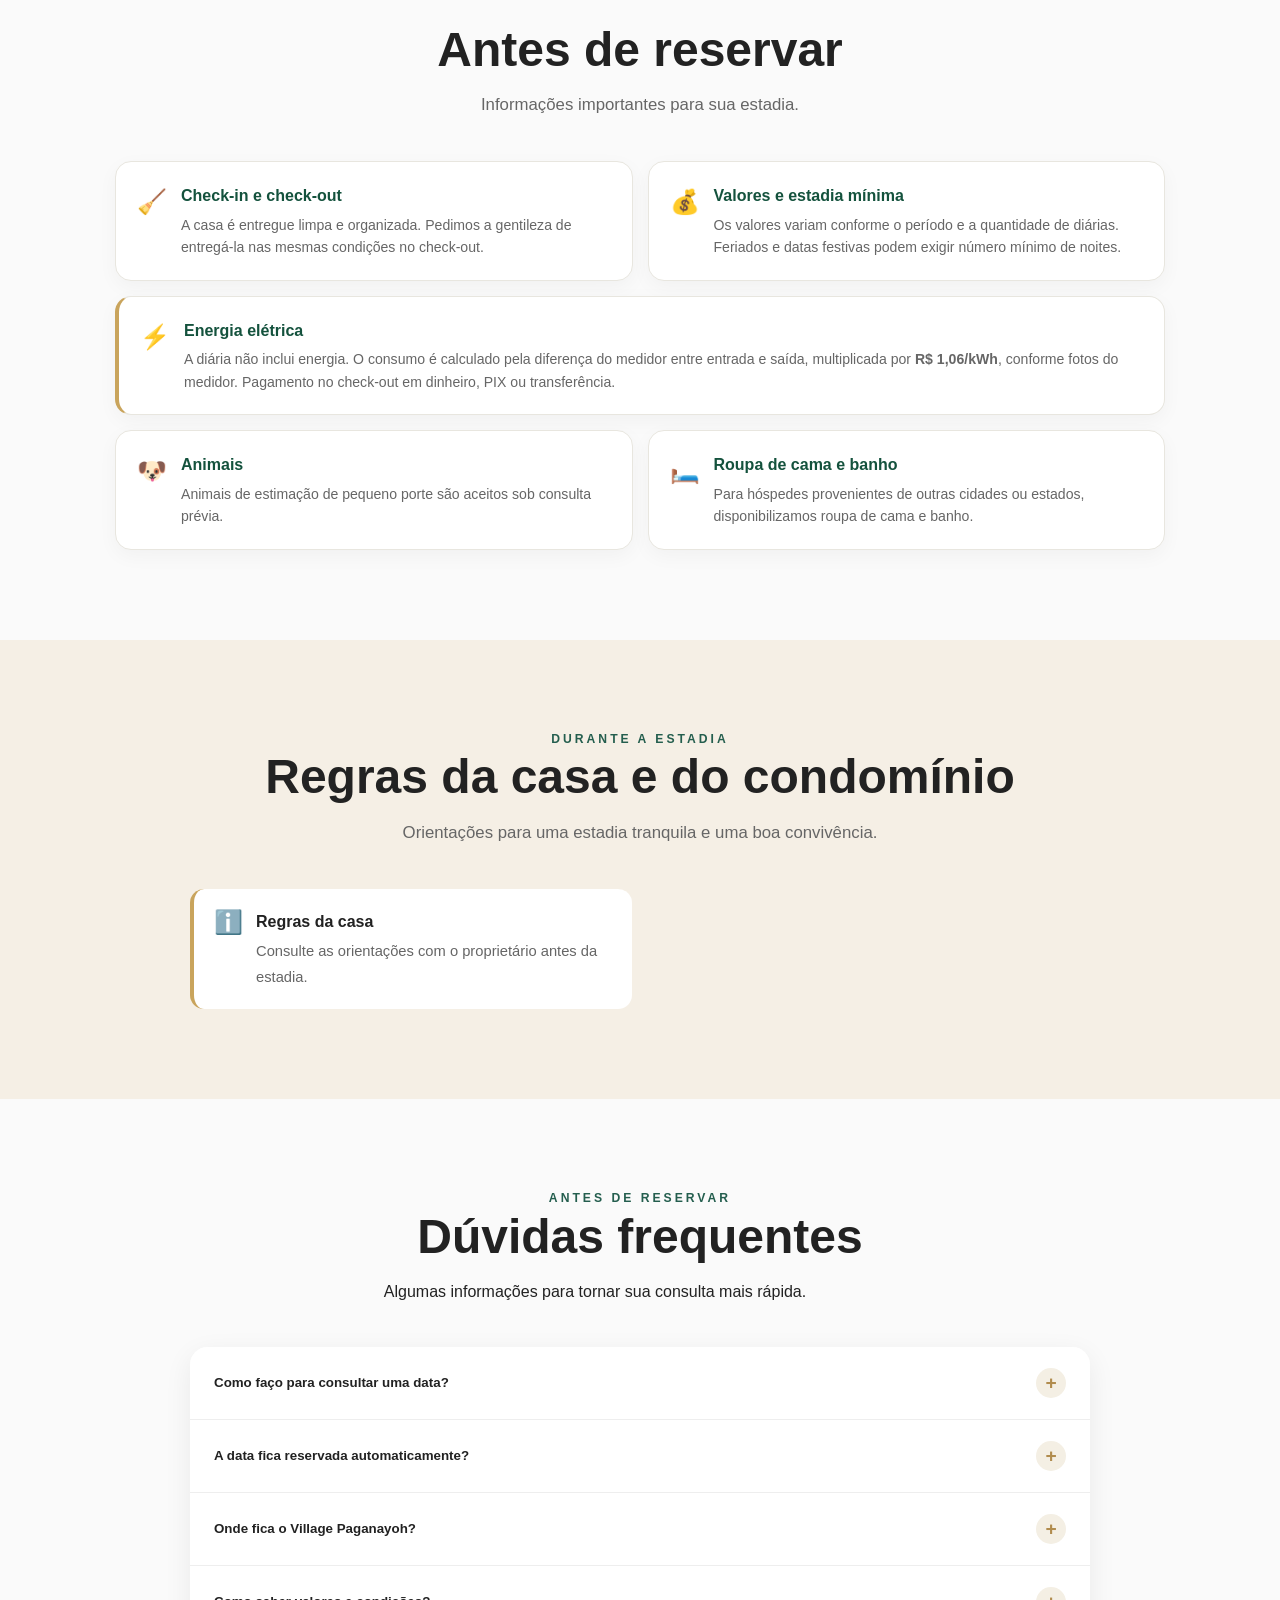
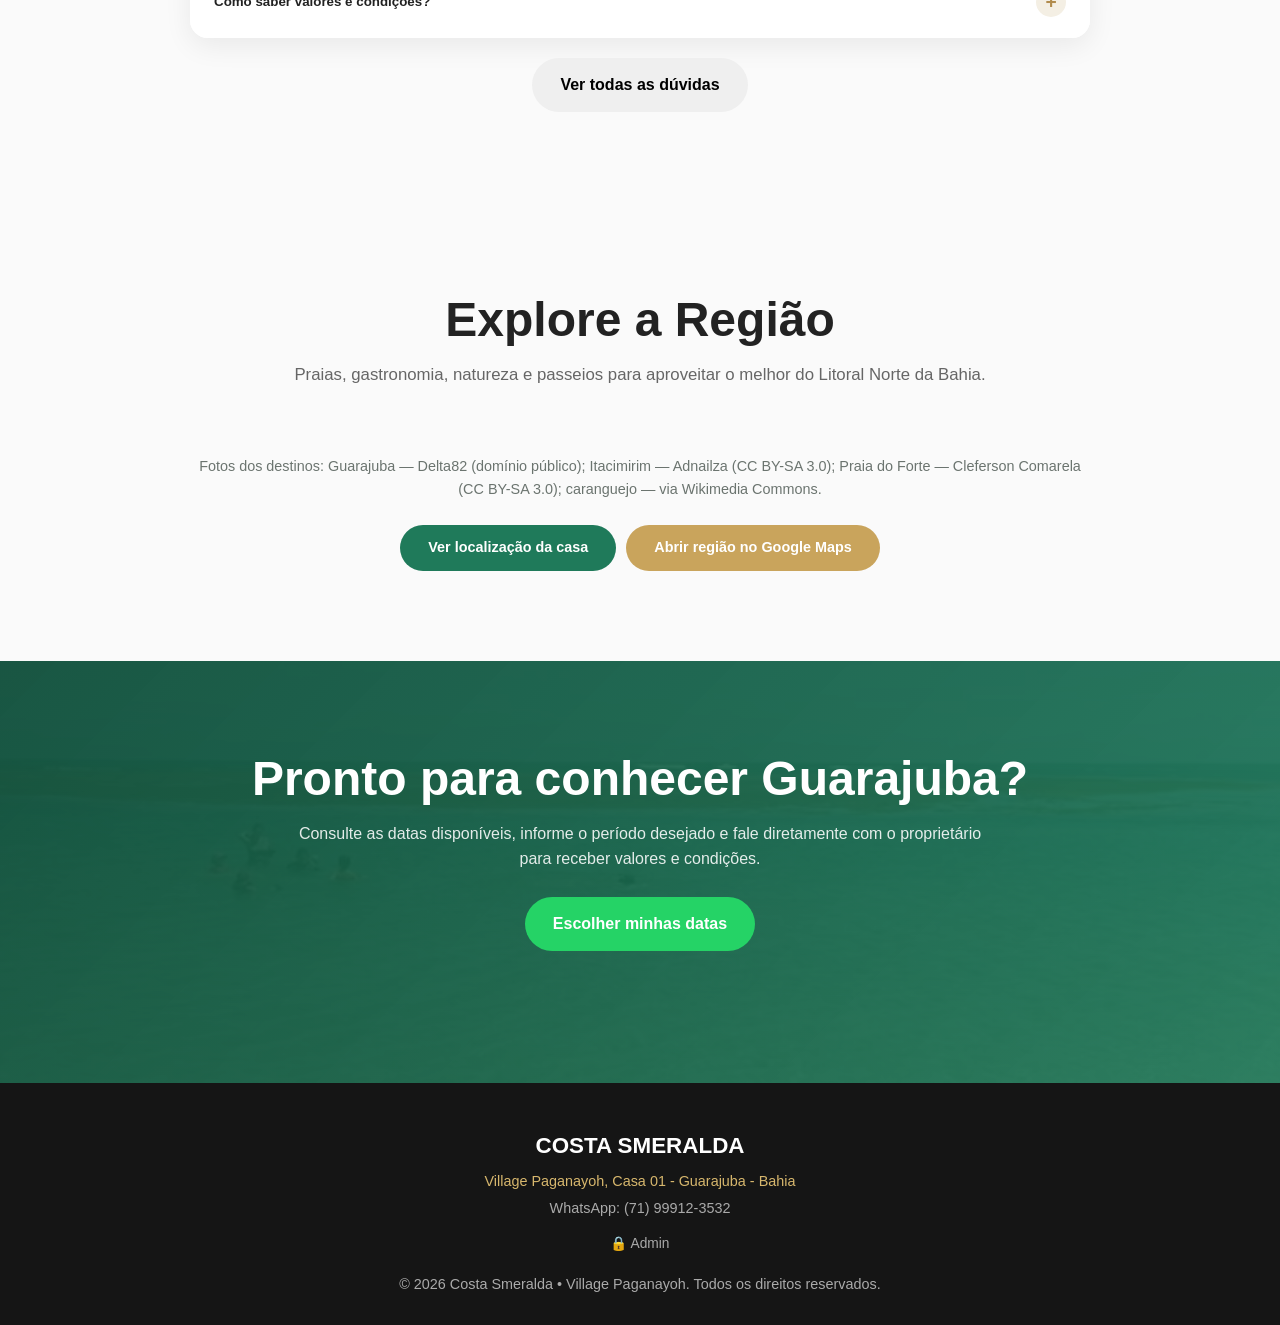
==== commit 2376da8a: "Conecta regras da casa ao site público" ====
--- a/index.html
+++ b/index.html
@@ -807,6 +807,11 @@
 
 .gallery-item video{width:100%;height:100%;object-fit:cover;display:block;background:#111}
 .gallery-video-play{position:absolute;inset:0;display:grid;place-items:center;font-size:2.4rem;color:#fff;background:rgba(0,0,0,.15);pointer-events:none;text-shadow:0 2px 10px rgba(0,0,0,.45)}
+
+.rule{display:flex;gap:13px;align-items:flex-start}
+.rule .rule-icon{font-size:1.45rem;line-height:1.2;flex:none}
+.rule.featured{grid-column:1/-1;background:#fffaf0;border-left-color:#b18c4e}
+@media(max-width:600px){.rule.featured{grid-column:auto}}
 </style>
     <!-- Compartilhamento do site - WhatsApp / Facebook -->
 <meta property="og:type" content="website">
@@ -1054,6 +1059,15 @@
   </div>
 </section>
 
+
+<section class="section alt" id="regras-casa">
+  <div class="section-header">
+    <div style="color:#245e4e;font-size:.76rem;font-weight:800;letter-spacing:3px;text-transform:uppercase;">Durante a estadia</div>
+    <h2 class="section-title">Regras da casa e do condomínio</h2>
+    <p class="section-subtitle">Orientações para uma estadia tranquila e uma boa convivência.</p>
+  </div>
+  <div class="rules" id="houseRulesGrid" aria-live="polite"></div>
+</section>
 
     <section class="section" id="faq">
         <div class="section-header">
@@ -1725,6 +1739,34 @@
 
 <script>
 
+
+
+const RULES_API='https://village-paganayoh-api.dario-cdao.workers.dev';
+
+async function loadRulesFromApi(){
+  const grid=document.getElementById('houseRulesGrid');
+  if(!grid)return;
+  try{
+    const r=await fetch(RULES_API+'/regras-casa',{cache:'no-store'});
+    const d=await r.json();
+    if(!r.ok||d.ok===false||!Array.isArray(d.regras))throw new Error('Falha ao carregar regras');
+    const items=[...d.regras].sort((a,b)=>(Number(a.ordem)||0)-(Number(b.ordem)||0)||Number(a.id)-Number(b.id));
+    grid.innerHTML=items.map(item=>`
+      <div class="rule${Number(item.destaque)===1?' featured':''}">
+        <div class="rule-icon">${item.icone||'📋'}</div>
+        <div>
+          <strong>${item.titulo||''}</strong>
+          <span>${item.descricao||''}</span>
+        </div>
+      </div>
+    `).join('');
+  }catch(err){
+    console.warn('Regras indisponíveis no momento.',err);
+    grid.innerHTML='<div class="rule"><div class="rule-icon">ℹ️</div><div><strong>Regras da casa</strong><span>Consulte as orientações com o proprietário antes da estadia.</span></div></div>';
+  }
+}
+
+loadRulesFromApi();
 
 const IMPORTANT_INFO_API='https://village-paganayoh-api.dario-cdao.workers.dev';
 
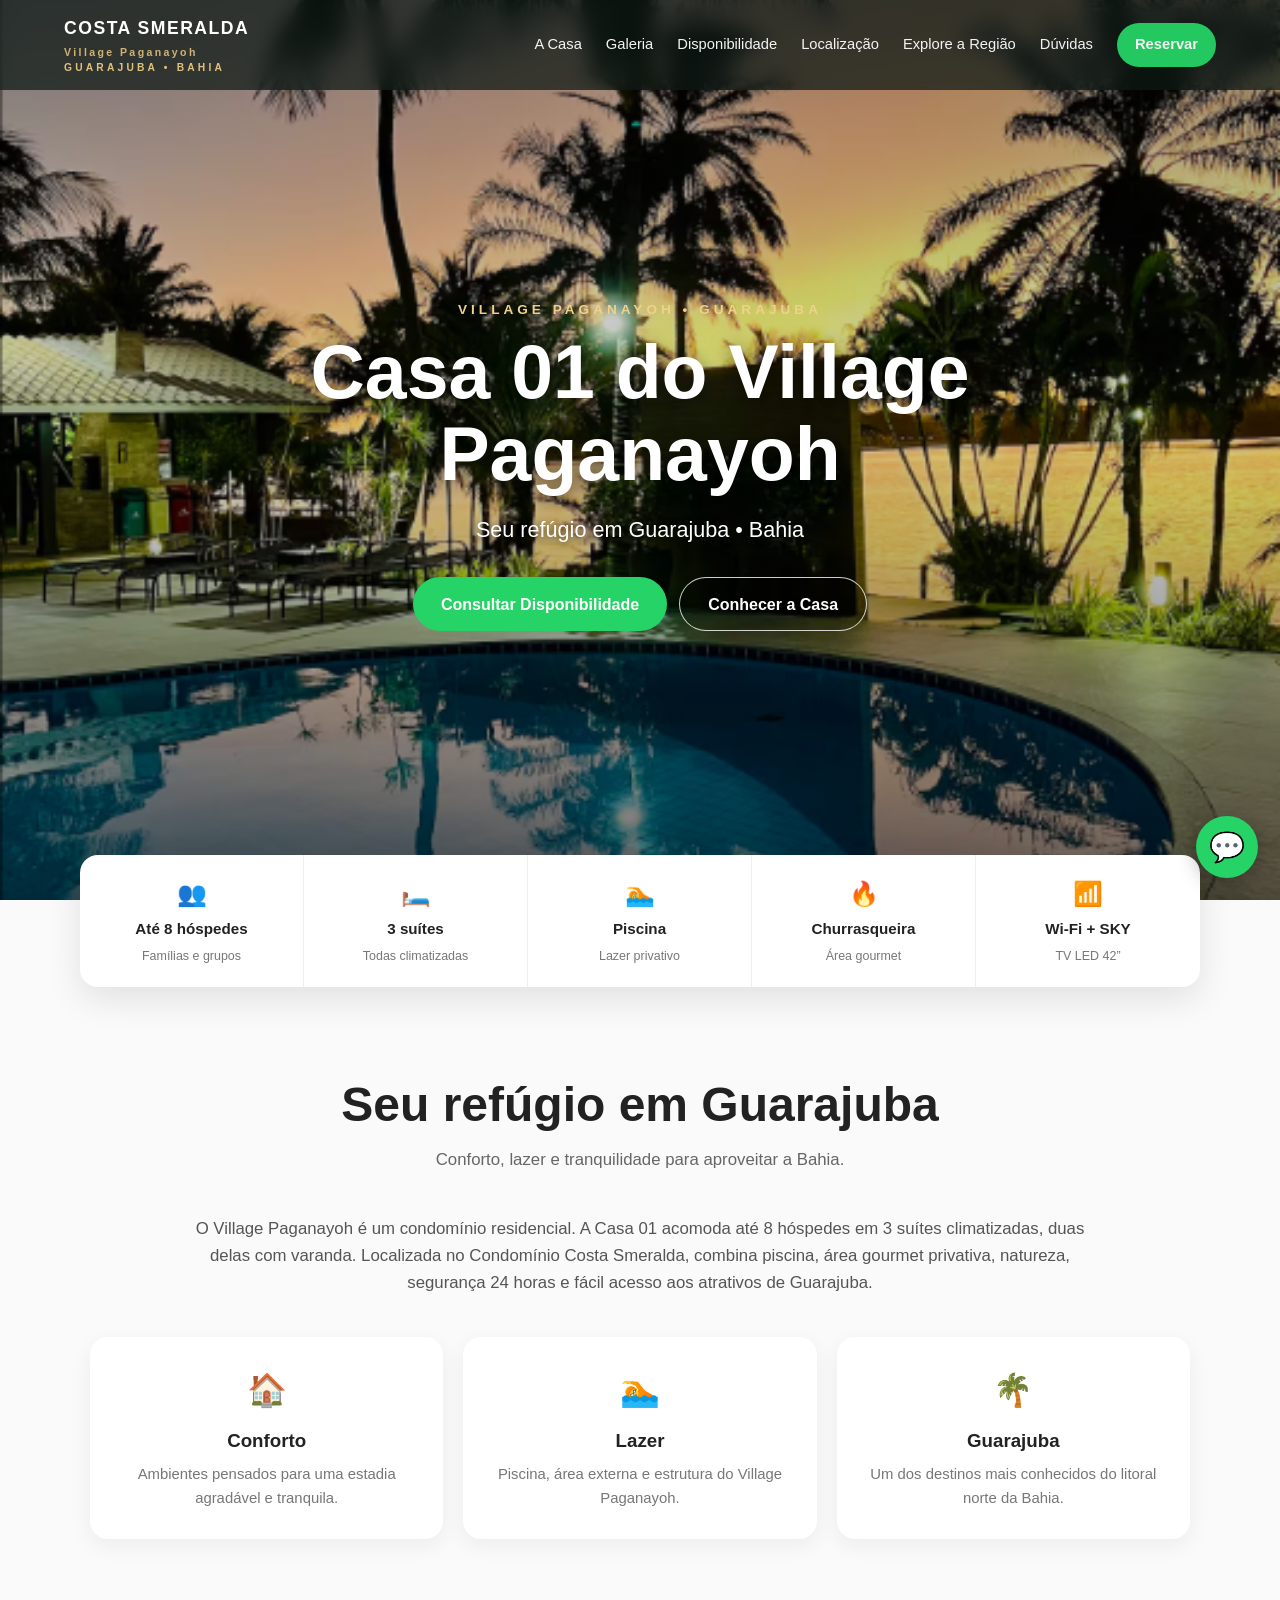
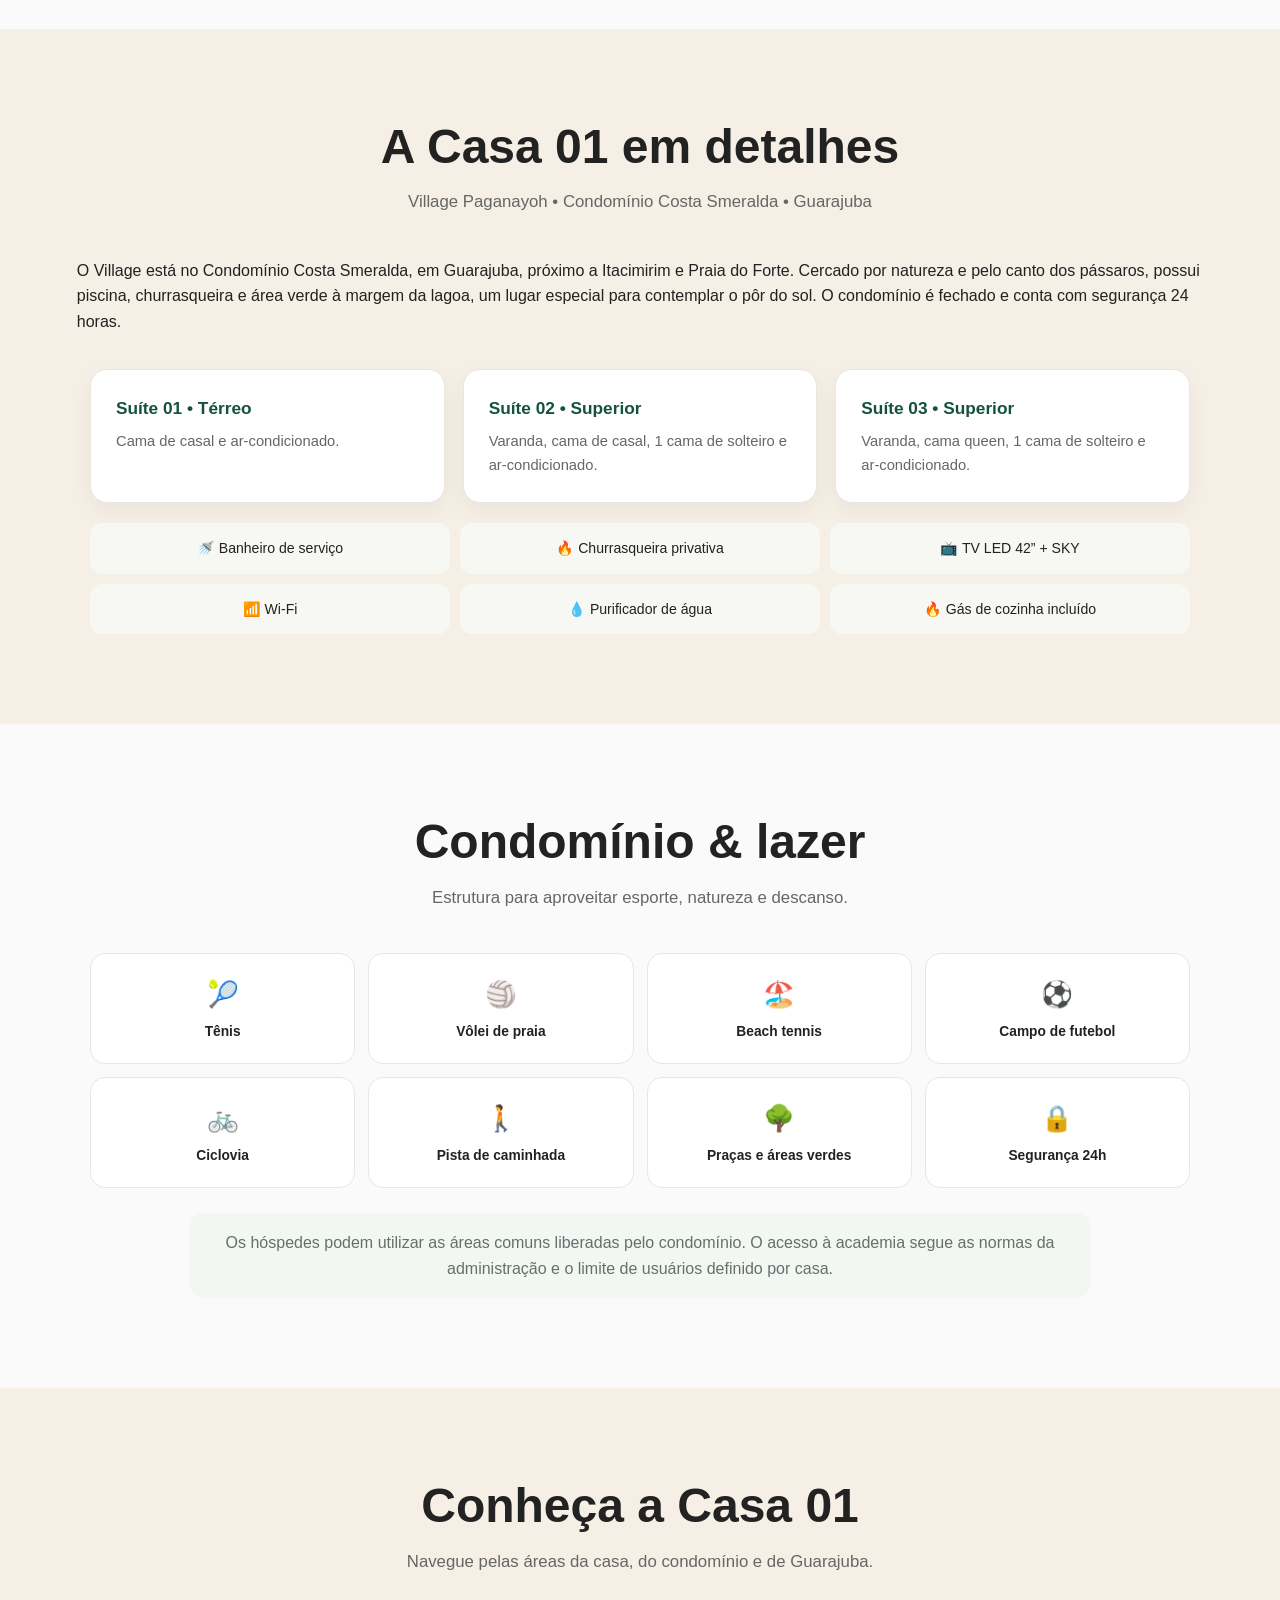
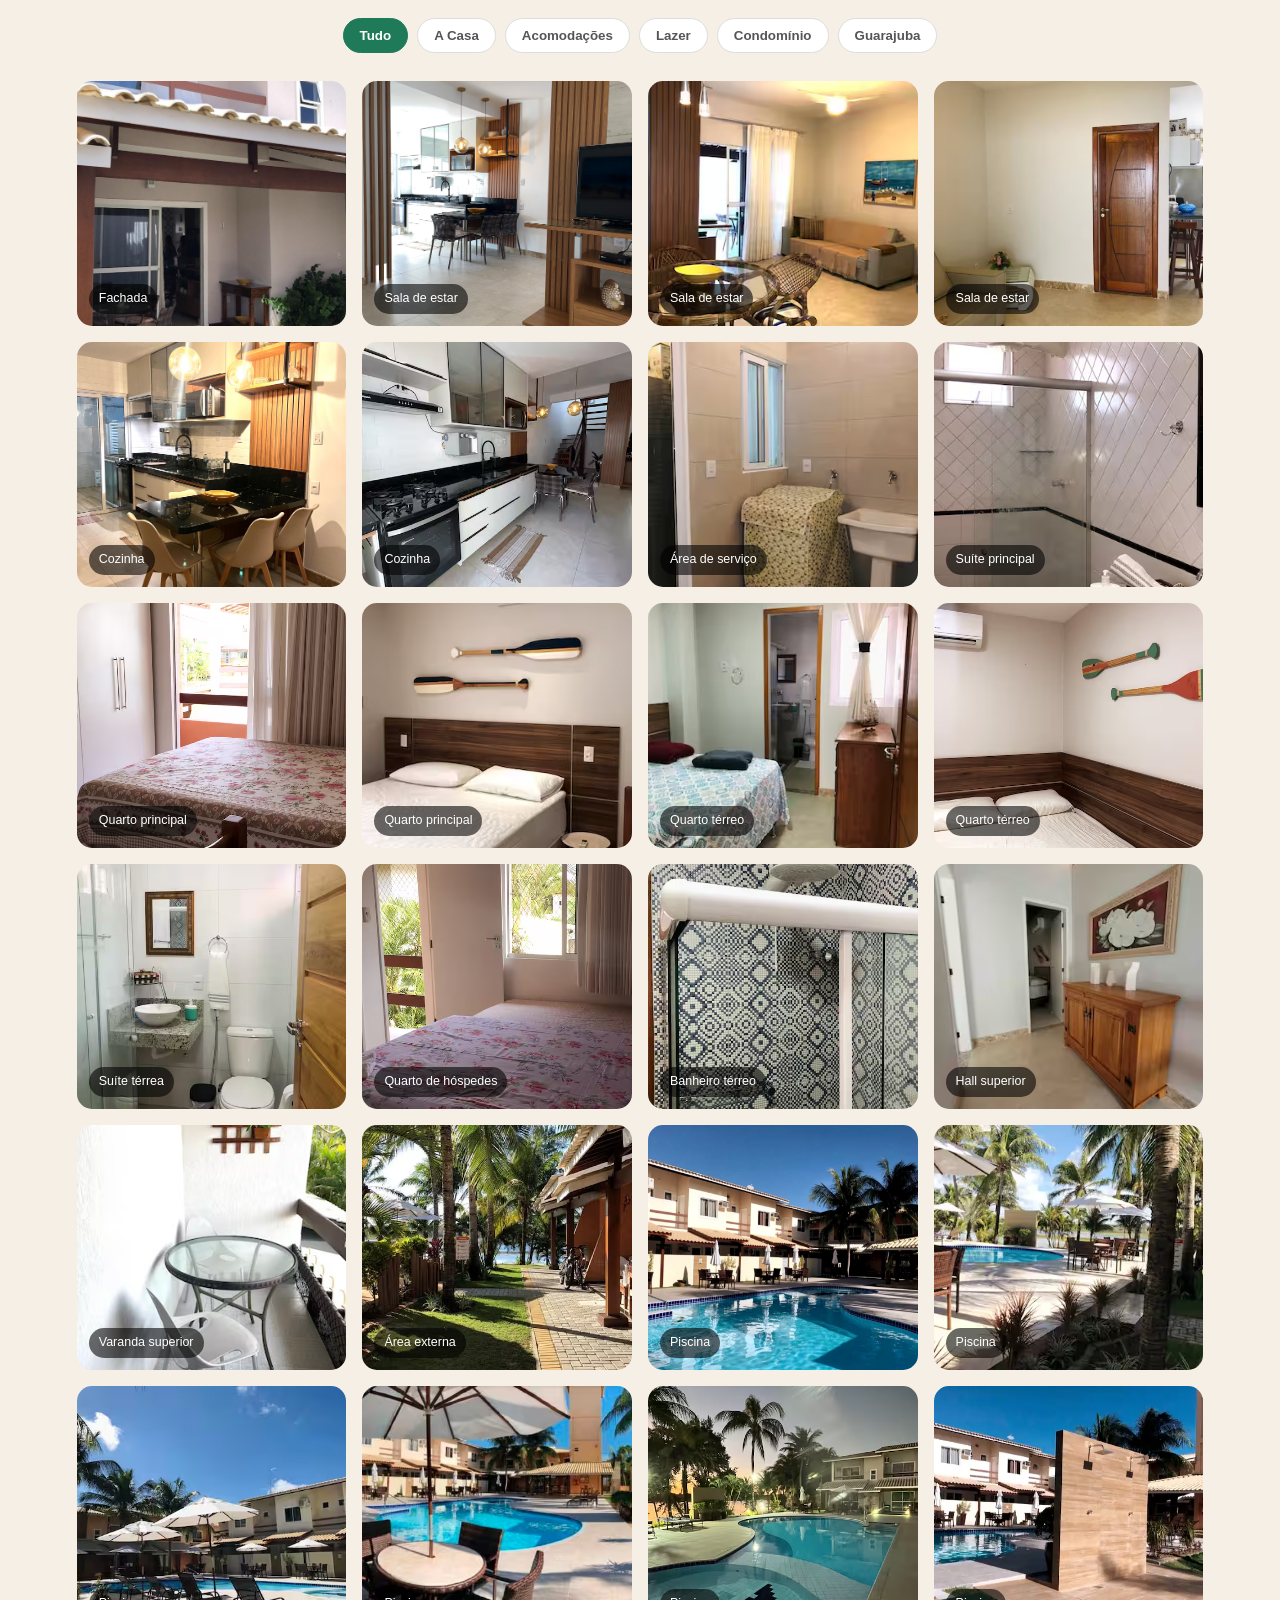
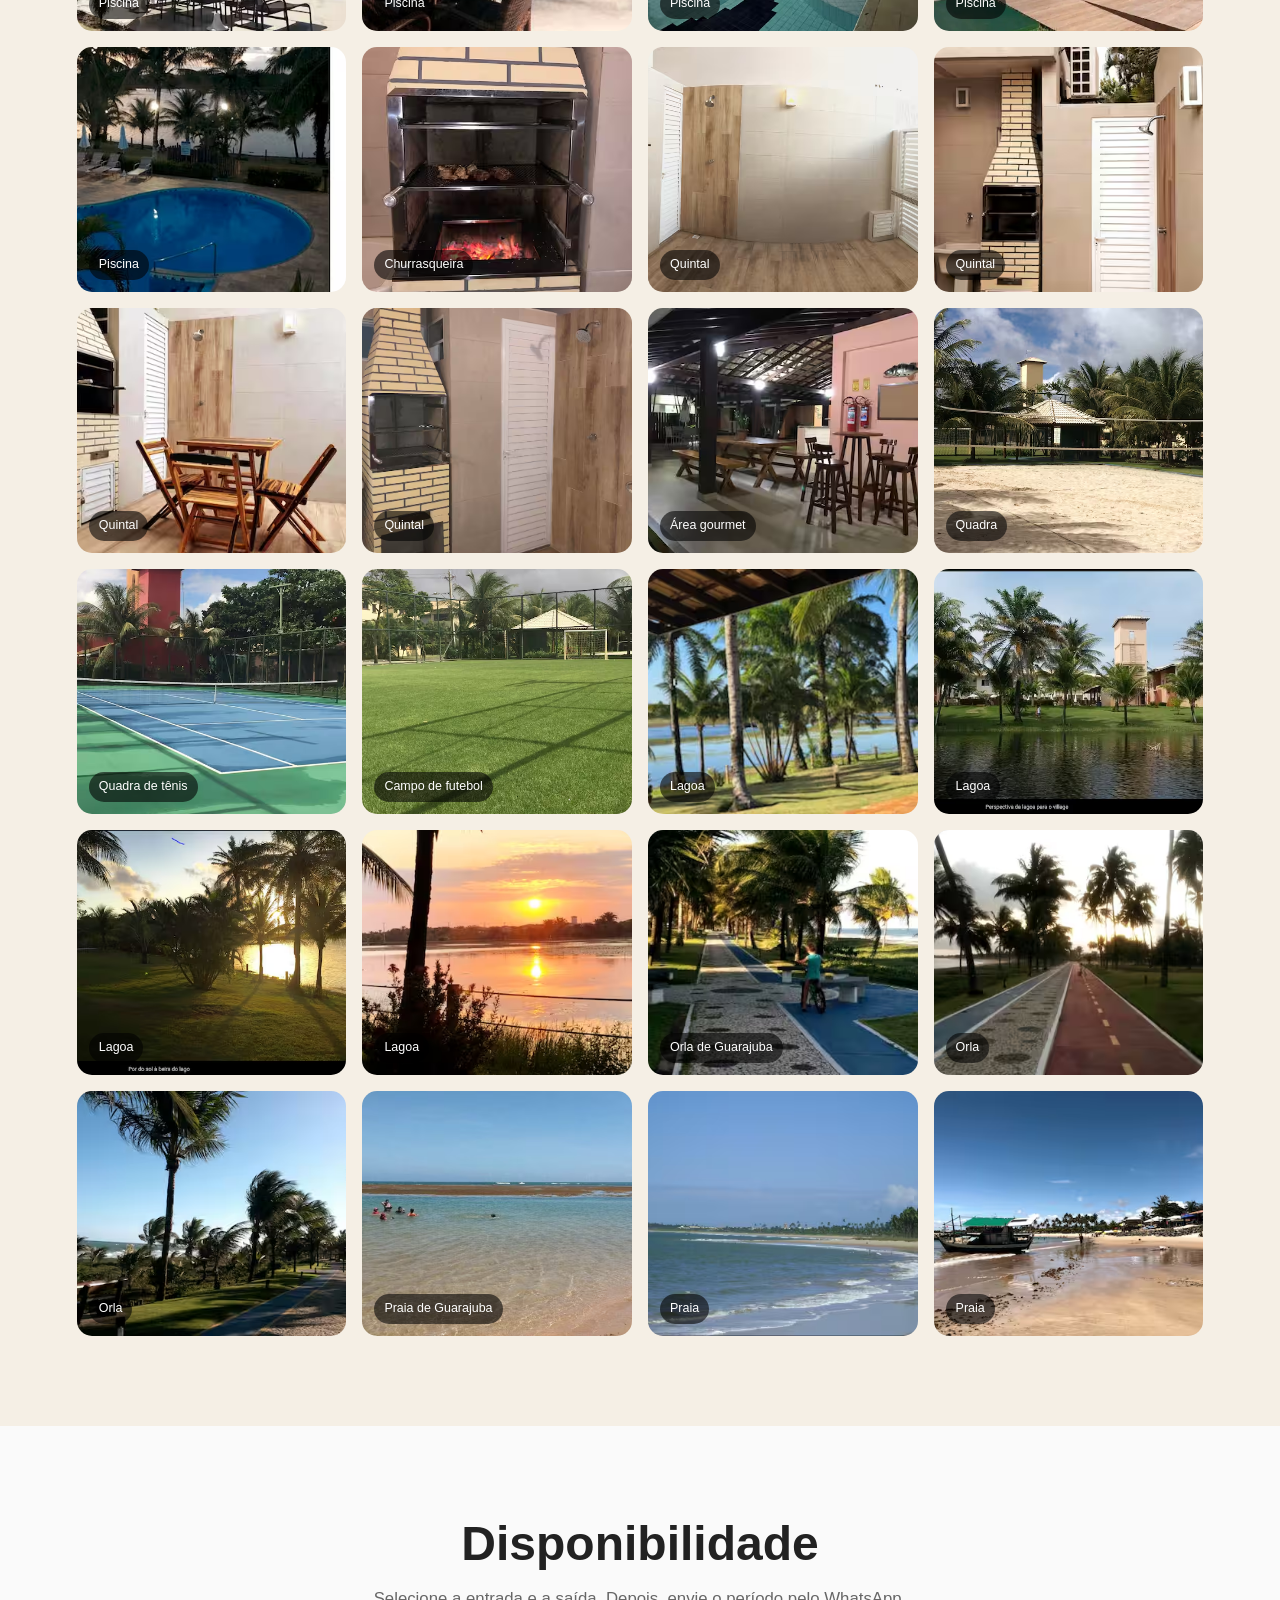
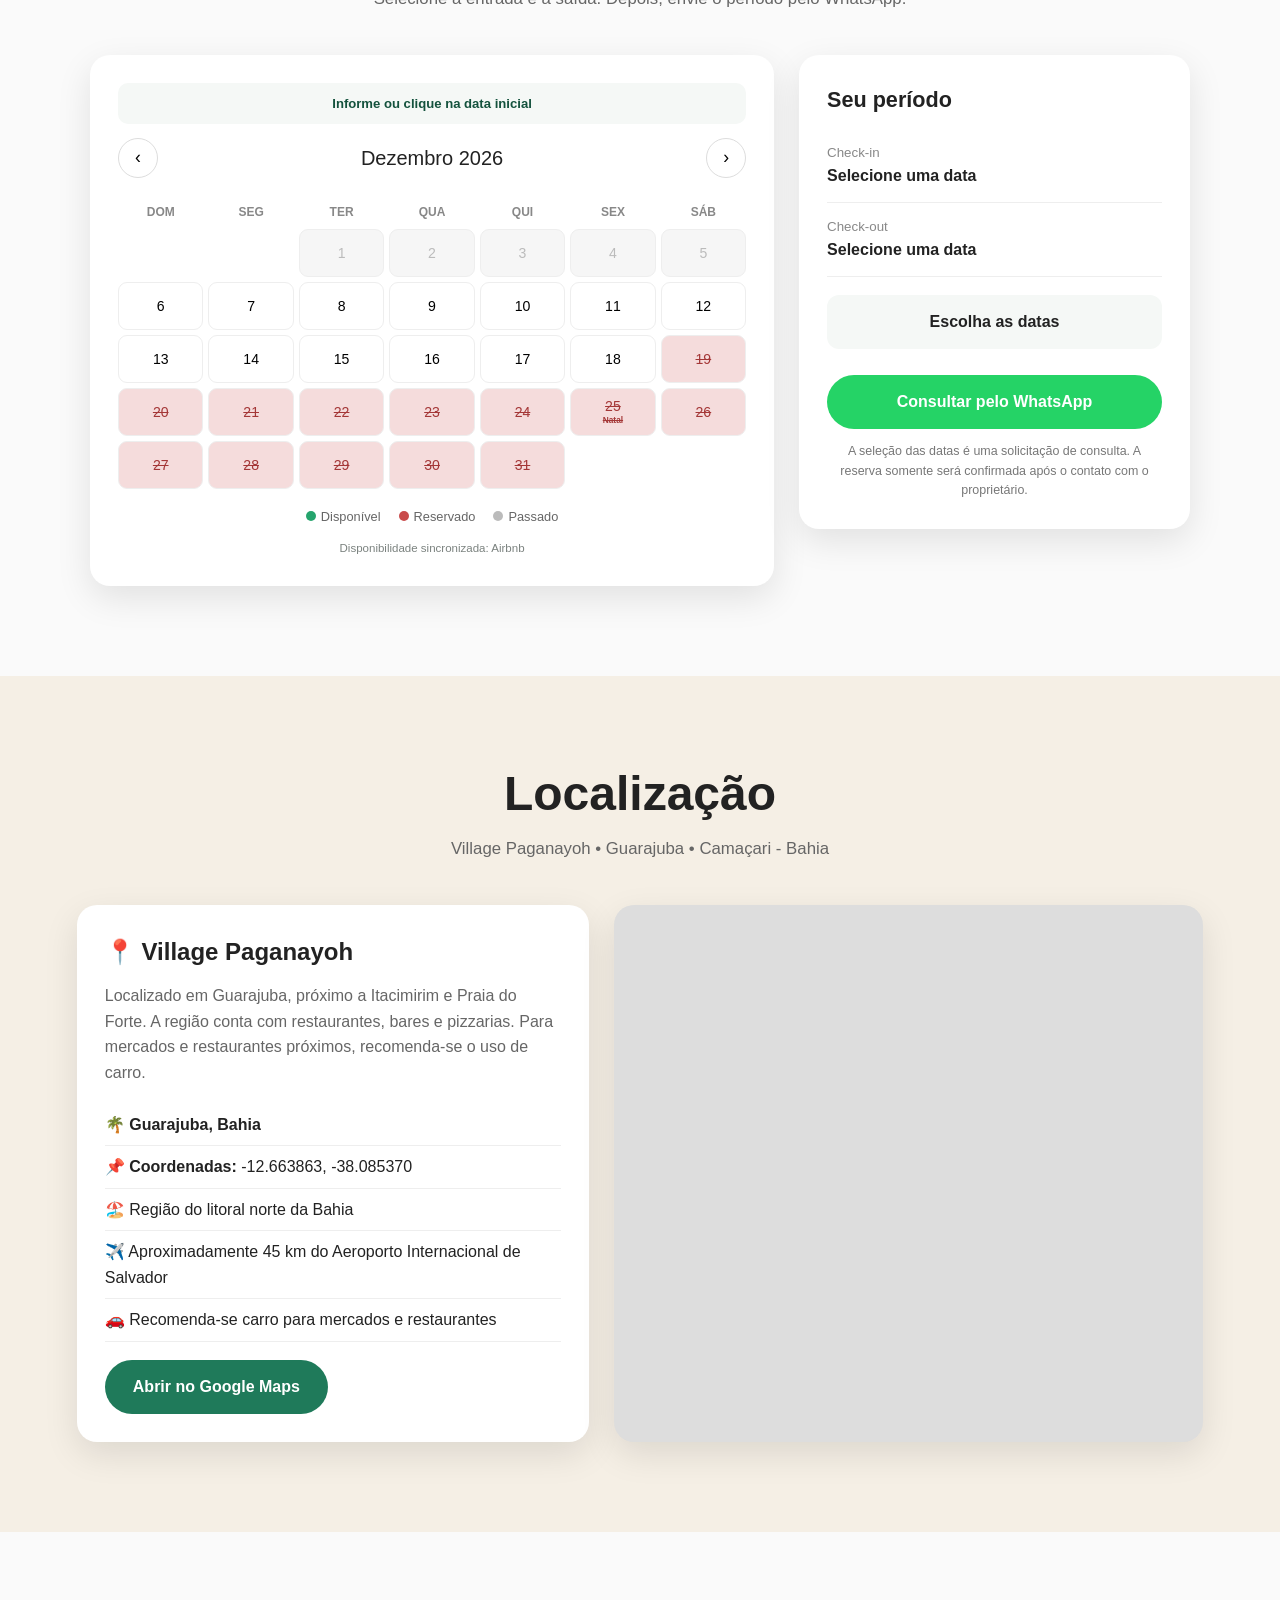
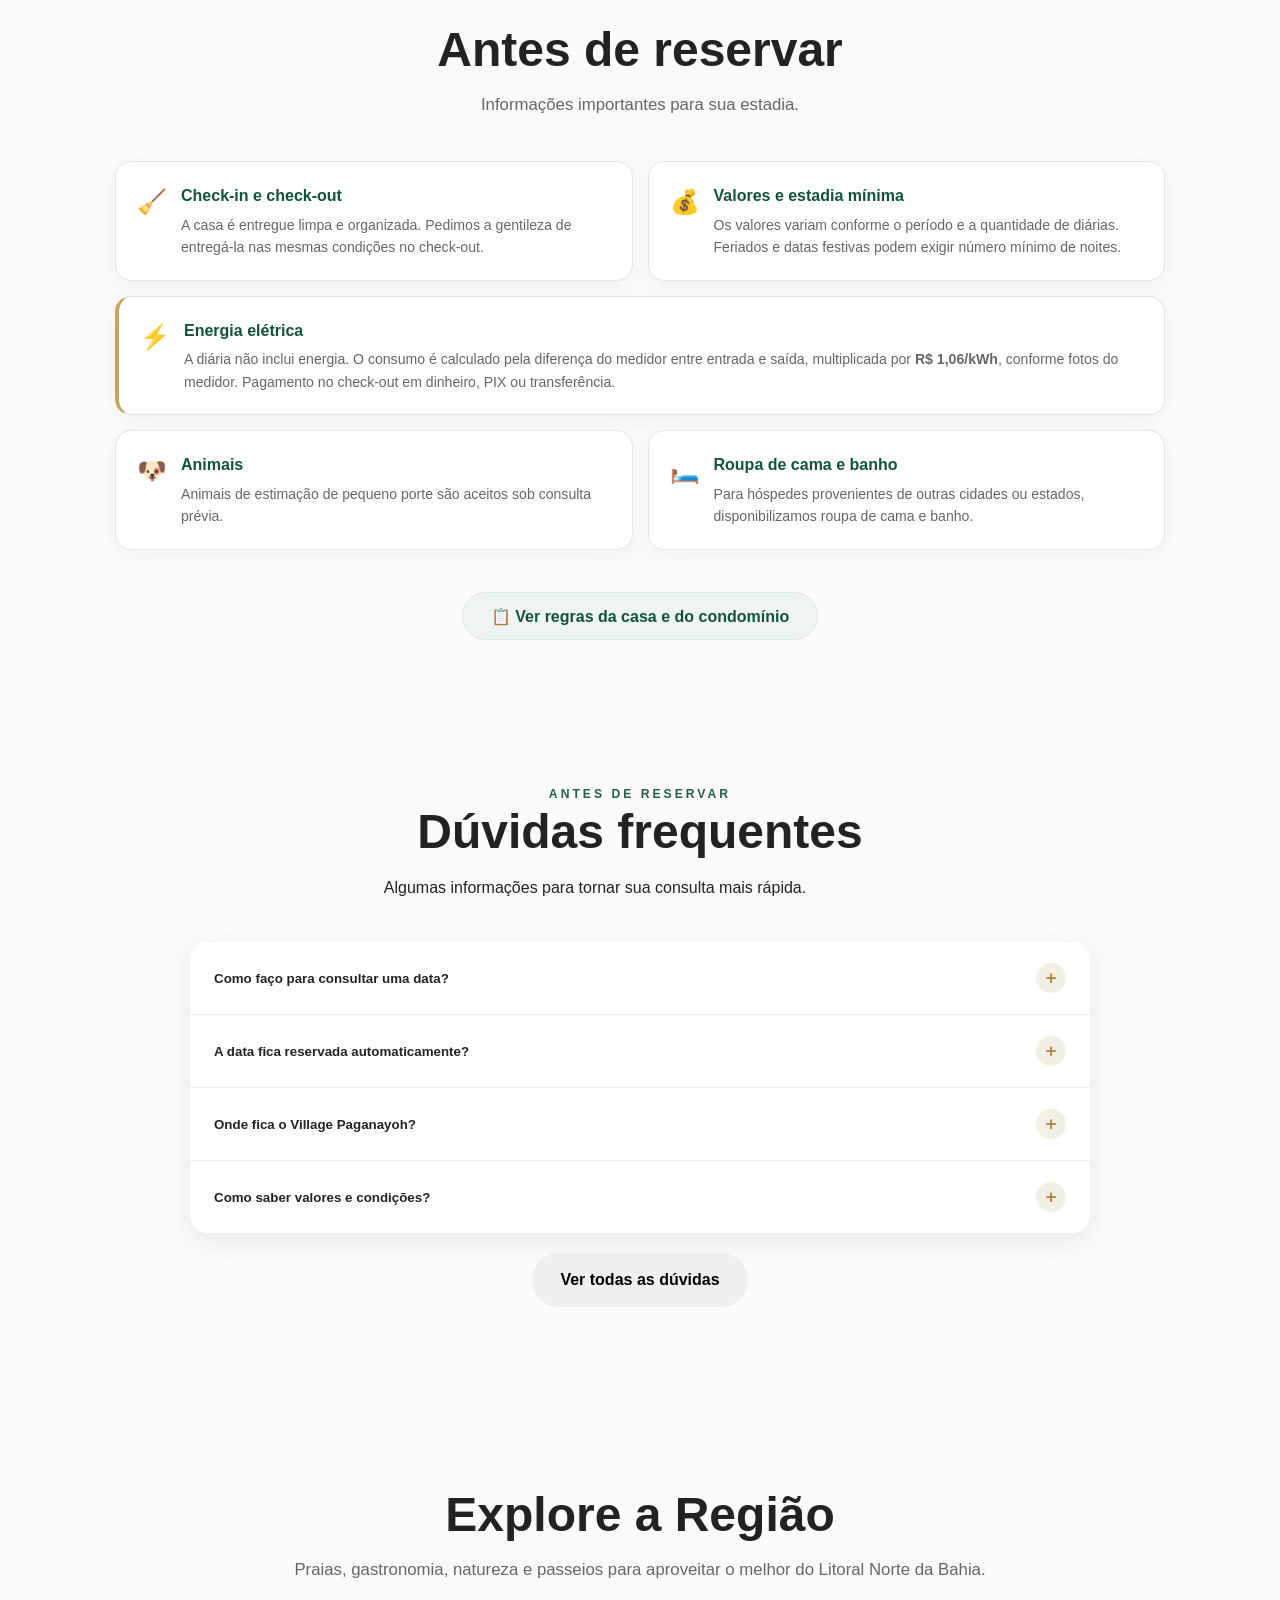
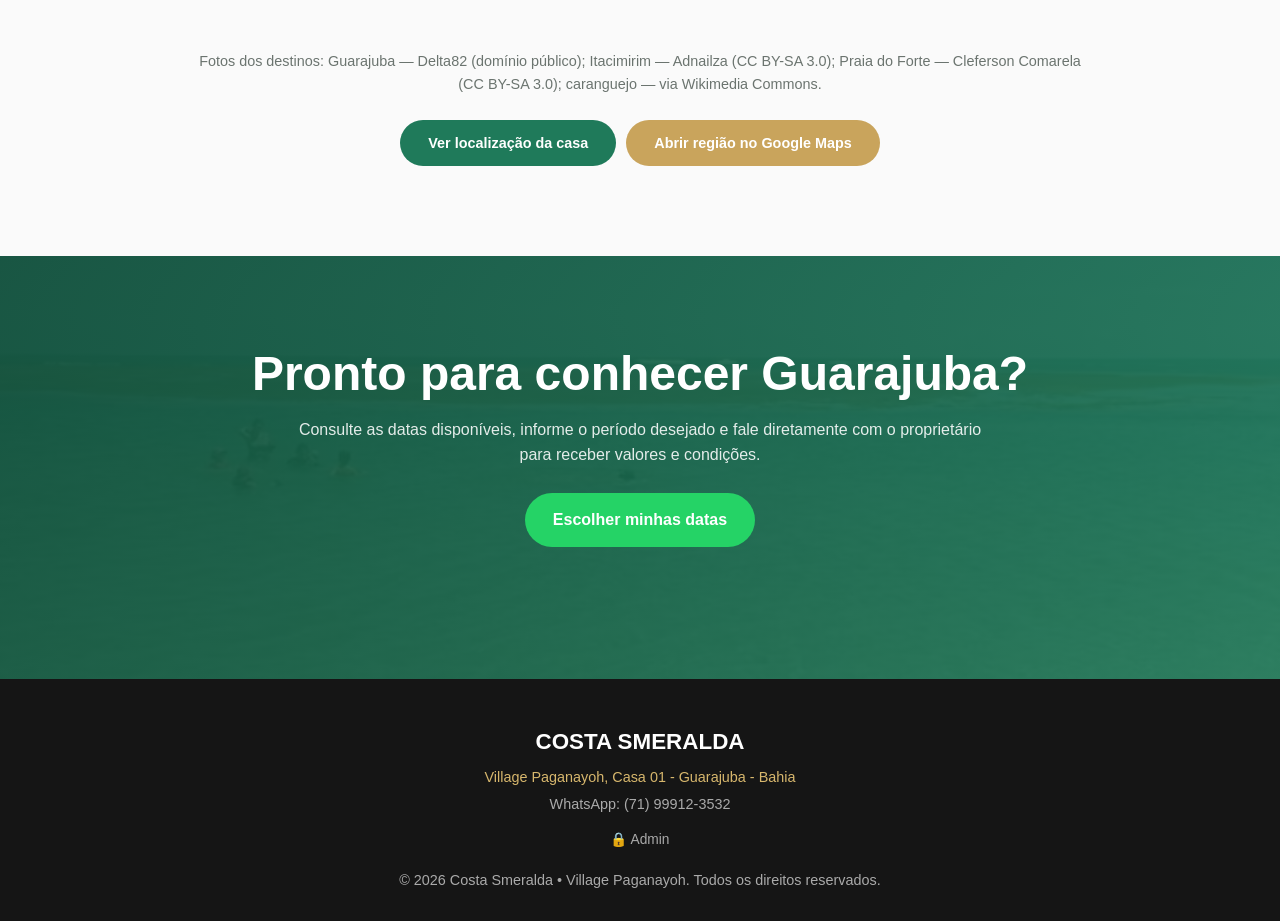
==== commit 50010de8: "Move regras da casa para modal acionado por botão" ====
--- a/index.html
+++ b/index.html
@@ -812,6 +812,23 @@
 .rule .rule-icon{font-size:1.45rem;line-height:1.2;flex:none}
 .rule.featured{grid-column:1/-1;background:#fffaf0;border-left-color:#b18c4e}
 @media(max-width:600px){.rule.featured{grid-column:auto}}
+
+.rules-access-wrap{display:flex;justify-content:center;margin:-48px auto 55px;padding:0 18px}
+.rules-access-btn{min-height:48px;background:#eef4f1;color:#14523d;border:1px solid #dce8e2}
+.rules-dialog{border:0;border-radius:22px;padding:0;width:min(900px,calc(100% - 28px));max-height:88vh;overflow:auto;box-shadow:0 30px 90px rgba(0,0,0,.24)}
+.rules-dialog::backdrop{background:rgba(15,25,21,.58)}
+.rules-dialog-wrap{padding:28px}
+.rules-dialog-head{display:flex;justify-content:space-between;align-items:flex-start;gap:20px;margin-bottom:20px}
+.rules-dialog-kicker{color:#245e4e;font-size:.72rem;font-weight:800;letter-spacing:2.5px;text-transform:uppercase}
+.rules-dialog-head h3{font-size:clamp(1.6rem,3vw,2.15rem);margin:4px 0 7px}
+.rules-dialog-head p{margin:0;color:#6f7974;line-height:1.5}
+.rules-dialog-close{border:0;background:#f1f4f2;width:42px;height:42px;border-radius:50%;font-size:1.45rem;cursor:pointer;flex:none}
+.rules-dialog .rules{max-width:none}
+@media(max-width:600px){
+  .rules-access-wrap{margin:-34px auto 42px}
+  .rules-dialog-wrap{padding:20px 16px}
+  .rules-dialog-head{gap:12px}
+}
 </style>
     <!-- Compartilhamento do site - WhatsApp / Facebook -->
 <meta property="og:type" content="website">
@@ -1060,14 +1077,24 @@
 </section>
 
 
-<section class="section alt" id="regras-casa">
-  <div class="section-header">
-    <div style="color:#245e4e;font-size:.76rem;font-weight:800;letter-spacing:3px;text-transform:uppercase;">Durante a estadia</div>
-    <h2 class="section-title">Regras da casa e do condomínio</h2>
-    <p class="section-subtitle">Orientações para uma estadia tranquila e uma boa convivência.</p>
+<div class="rules-access-wrap">
+  <button type="button" class="btn btn-light rules-access-btn" id="openHouseRules">📋 Ver regras da casa e do condomínio</button>
+</div>
+
+
+<dialog id="houseRulesDialog" class="rules-dialog">
+  <div class="rules-dialog-wrap">
+    <div class="rules-dialog-head">
+      <div>
+        <div class="rules-dialog-kicker">Durante a estadia</div>
+        <h3>Regras da casa e do condomínio</h3>
+        <p>Orientações para uma estadia tranquila e uma boa convivência.</p>
+      </div>
+      <button type="button" class="rules-dialog-close" id="closeHouseRules" aria-label="Fechar">×</button>
+    </div>
+    <div class="rules" id="houseRulesGrid" aria-live="polite"></div>
   </div>
-  <div class="rules" id="houseRulesGrid" aria-live="polite"></div>
-</section>
+</dialog>
 
     <section class="section" id="faq">
         <div class="section-header">
@@ -1767,6 +1794,17 @@
 }
 
 loadRulesFromApi();
+document.getElementById('openHouseRules')?.addEventListener('click',()=>{
+  document.getElementById('houseRulesDialog')?.showModal();
+});
+document.getElementById('closeHouseRules')?.addEventListener('click',()=>{
+  document.getElementById('houseRulesDialog')?.close();
+});
+document.getElementById('houseRulesDialog')?.addEventListener('click',e=>{
+  if(e.target===e.currentTarget)e.currentTarget.close();
+});
+
+
 
 const IMPORTANT_INFO_API='https://village-paganayoh-api.dario-cdao.workers.dev';
 
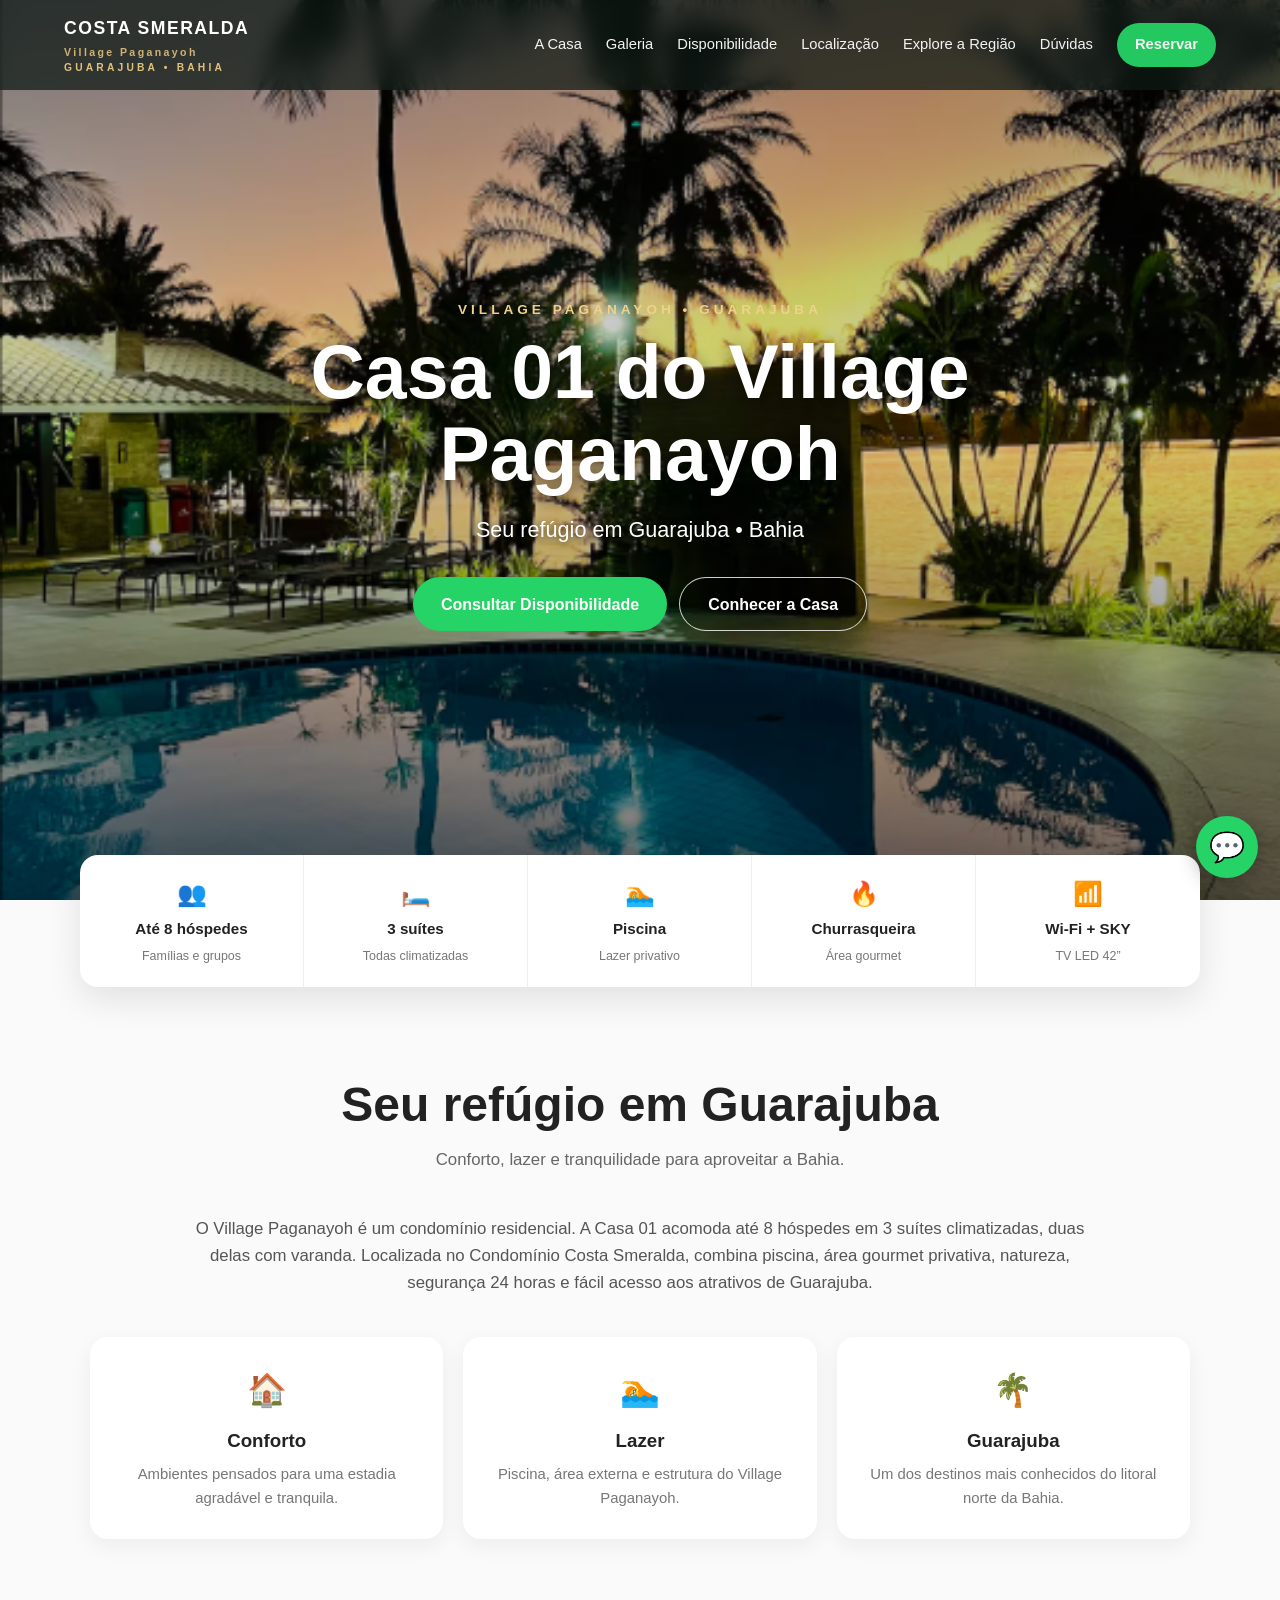
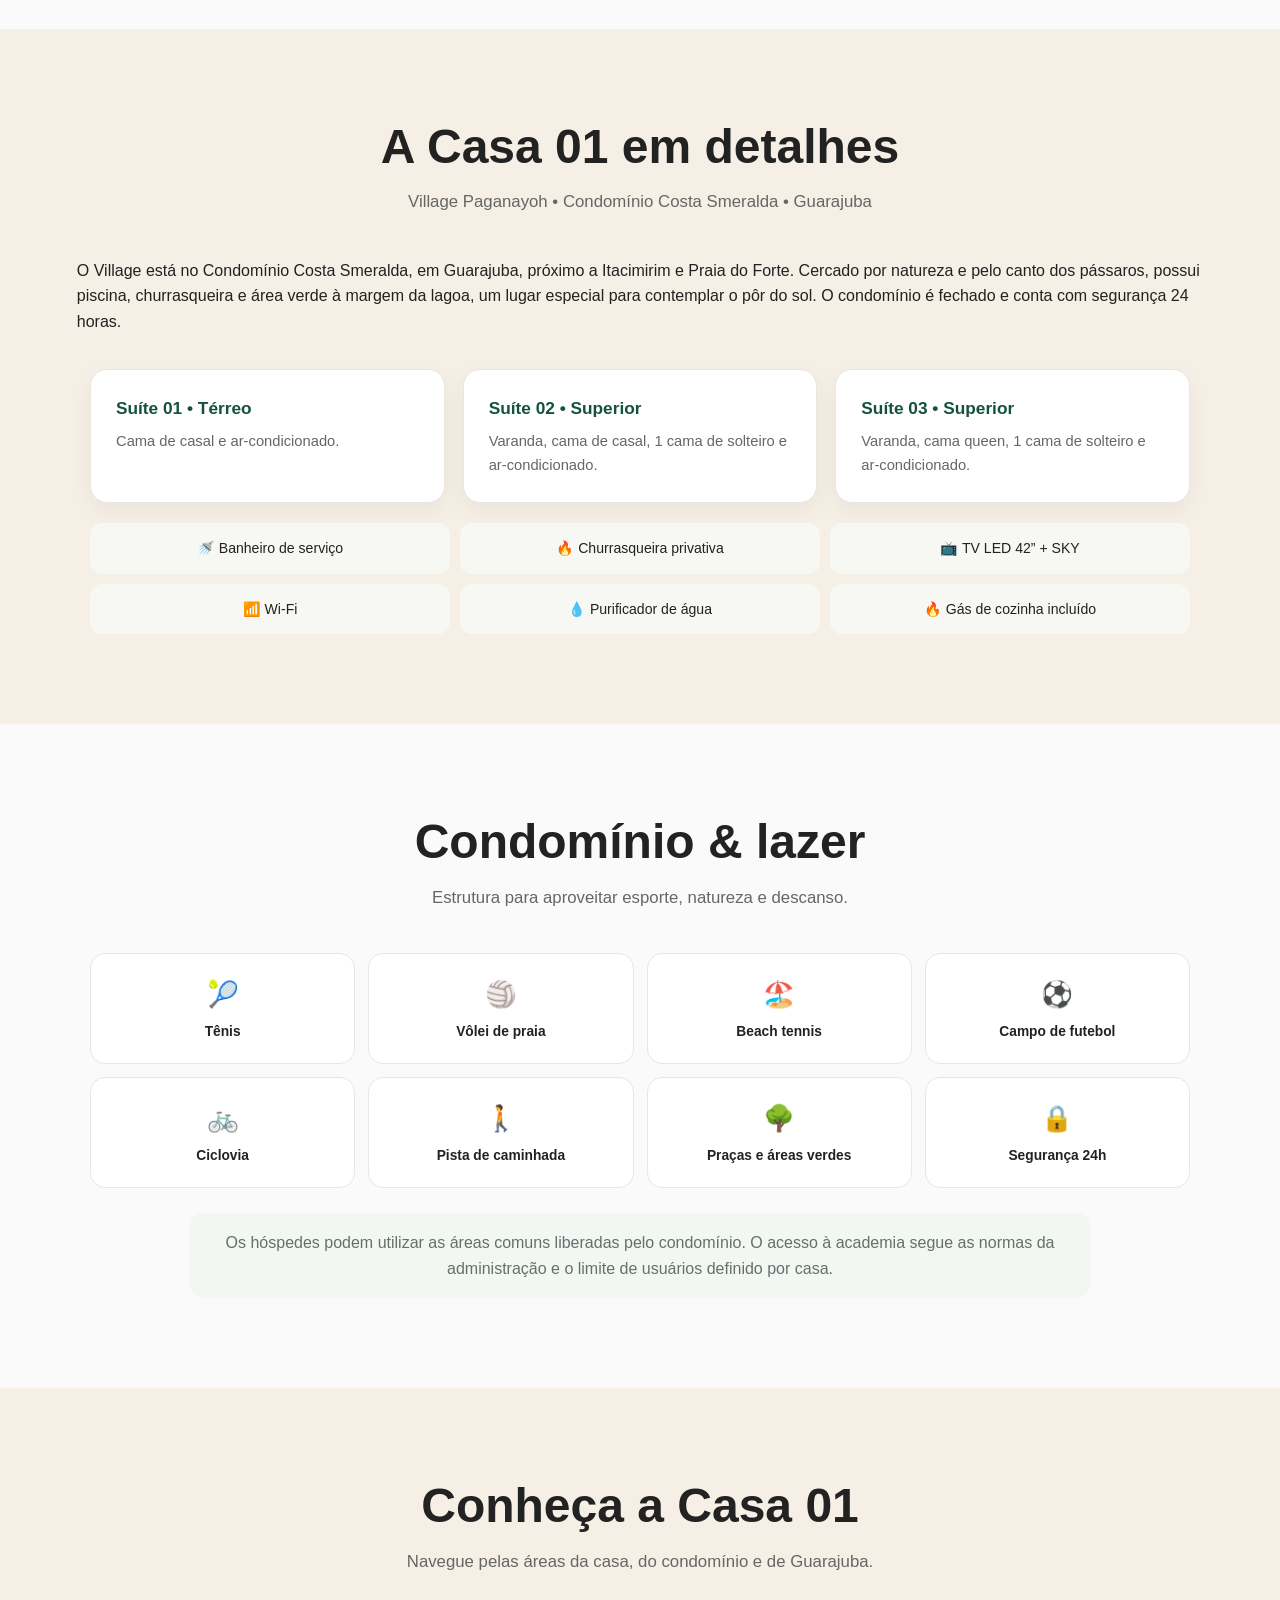
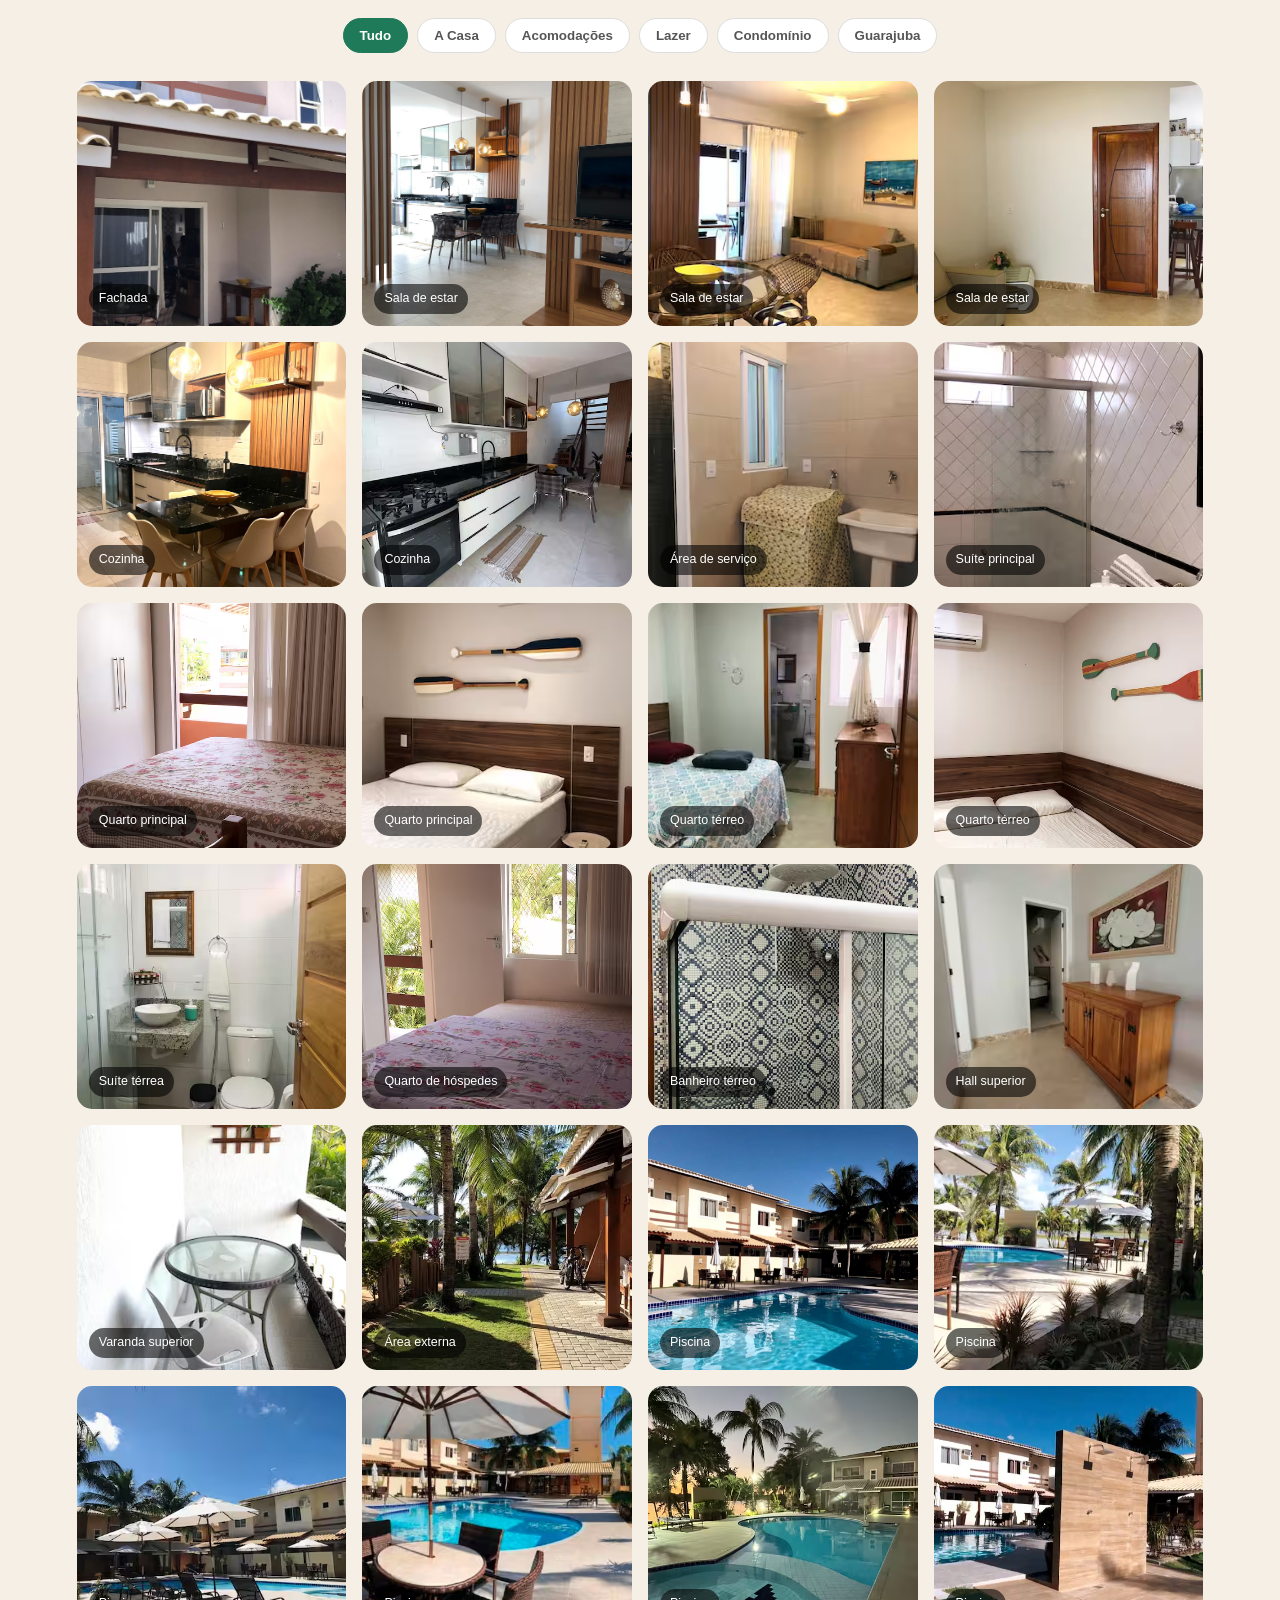
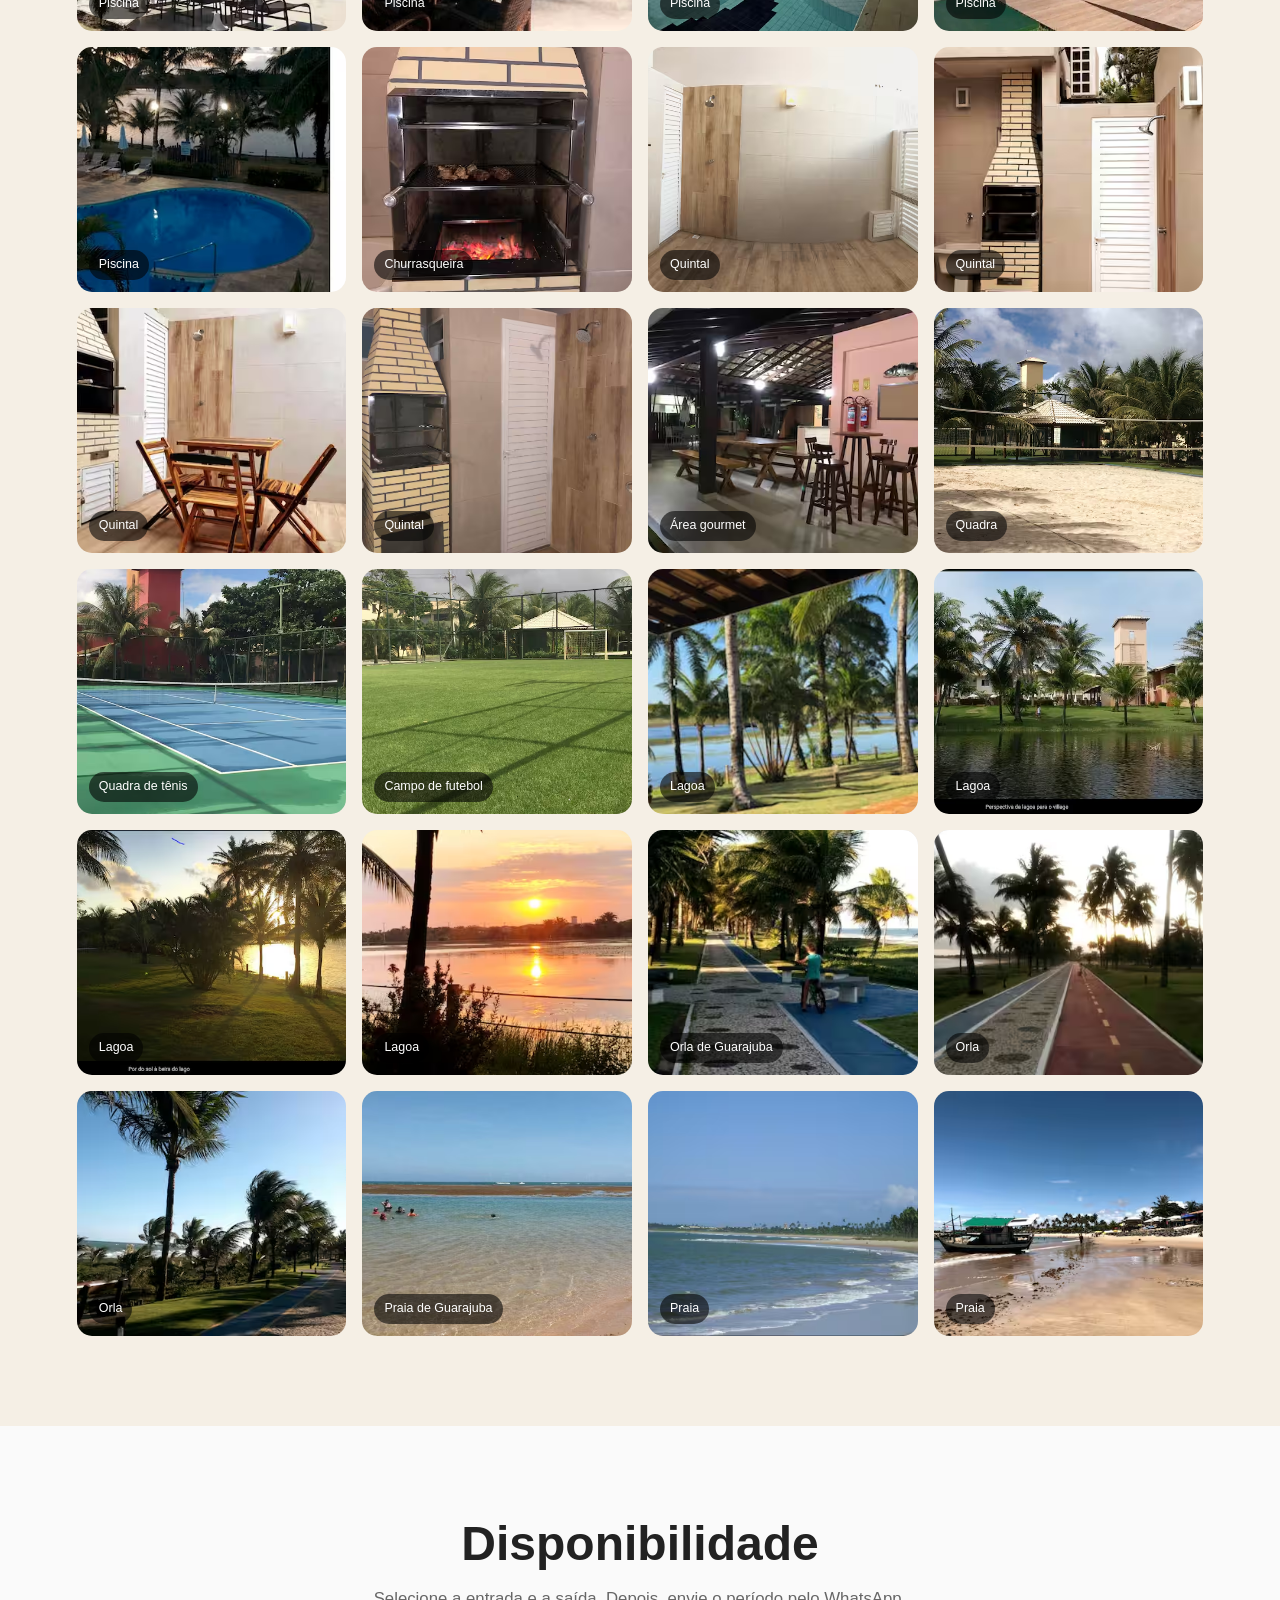
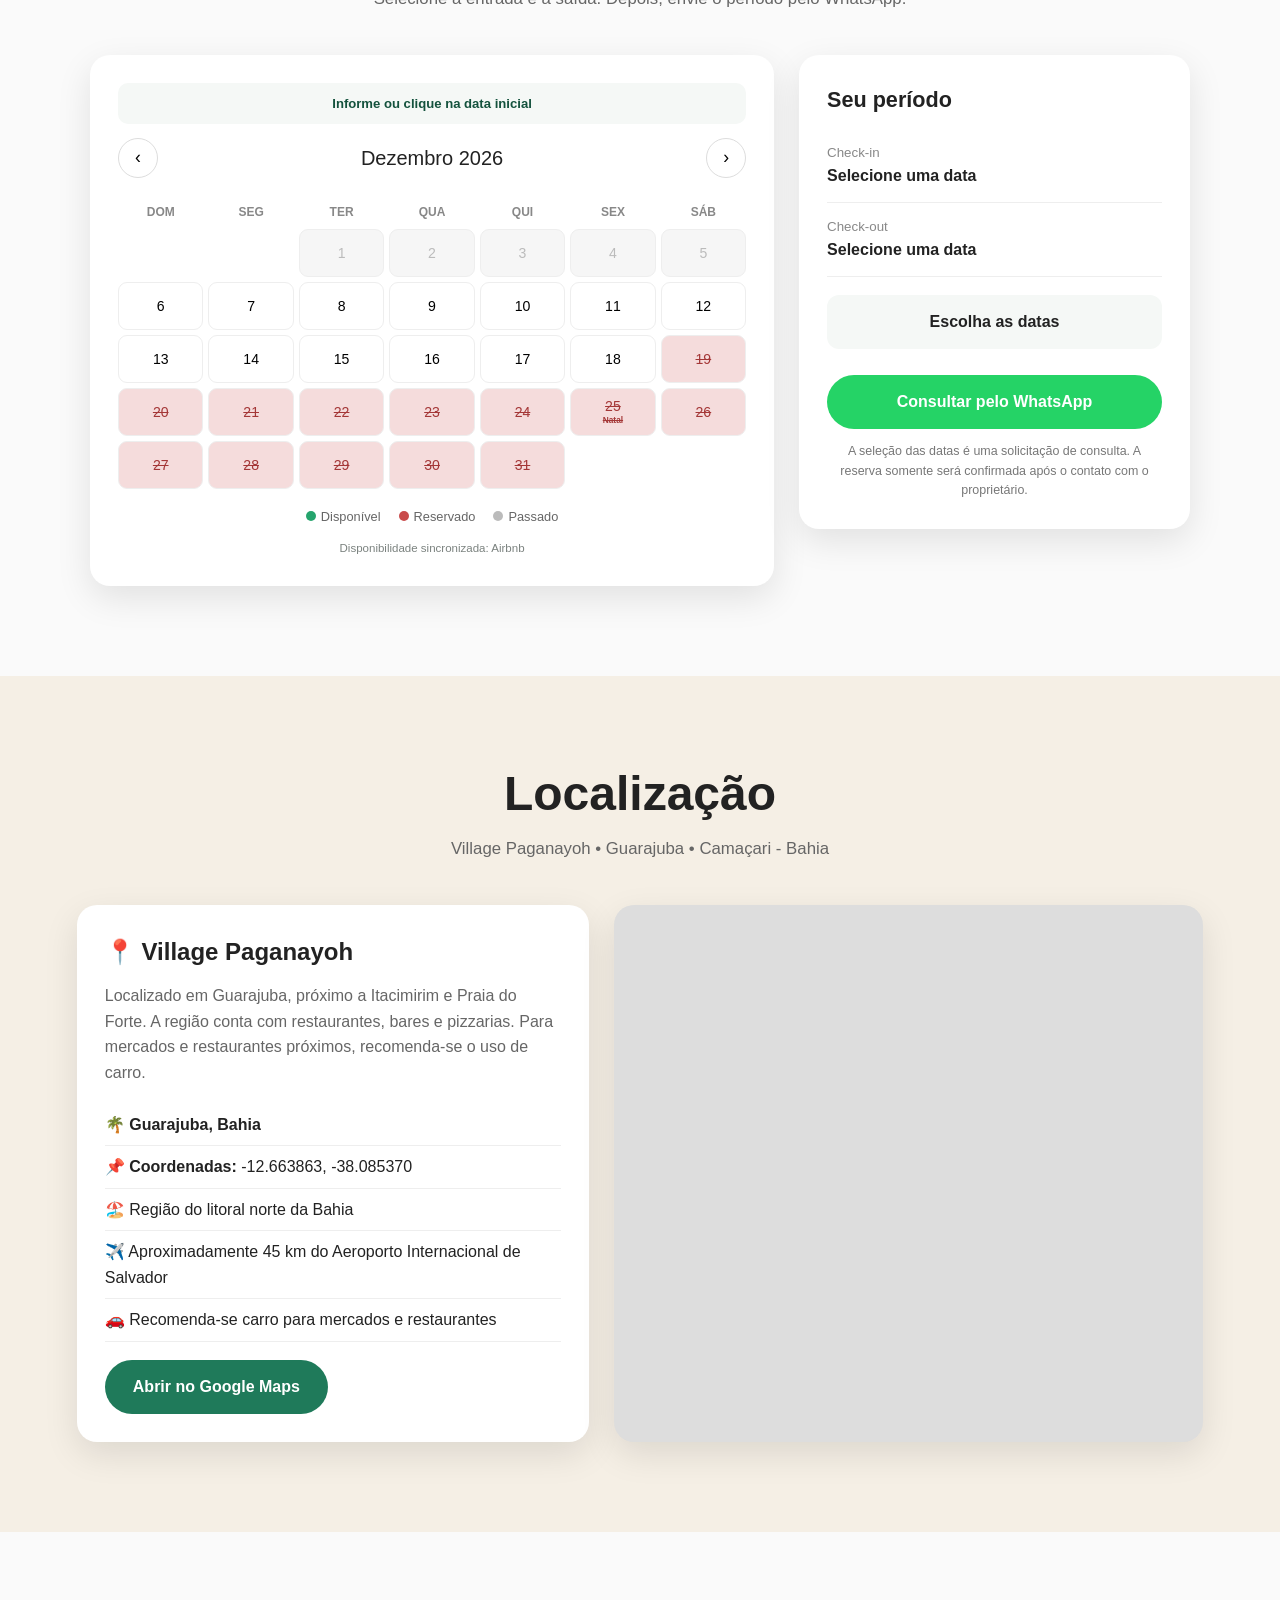
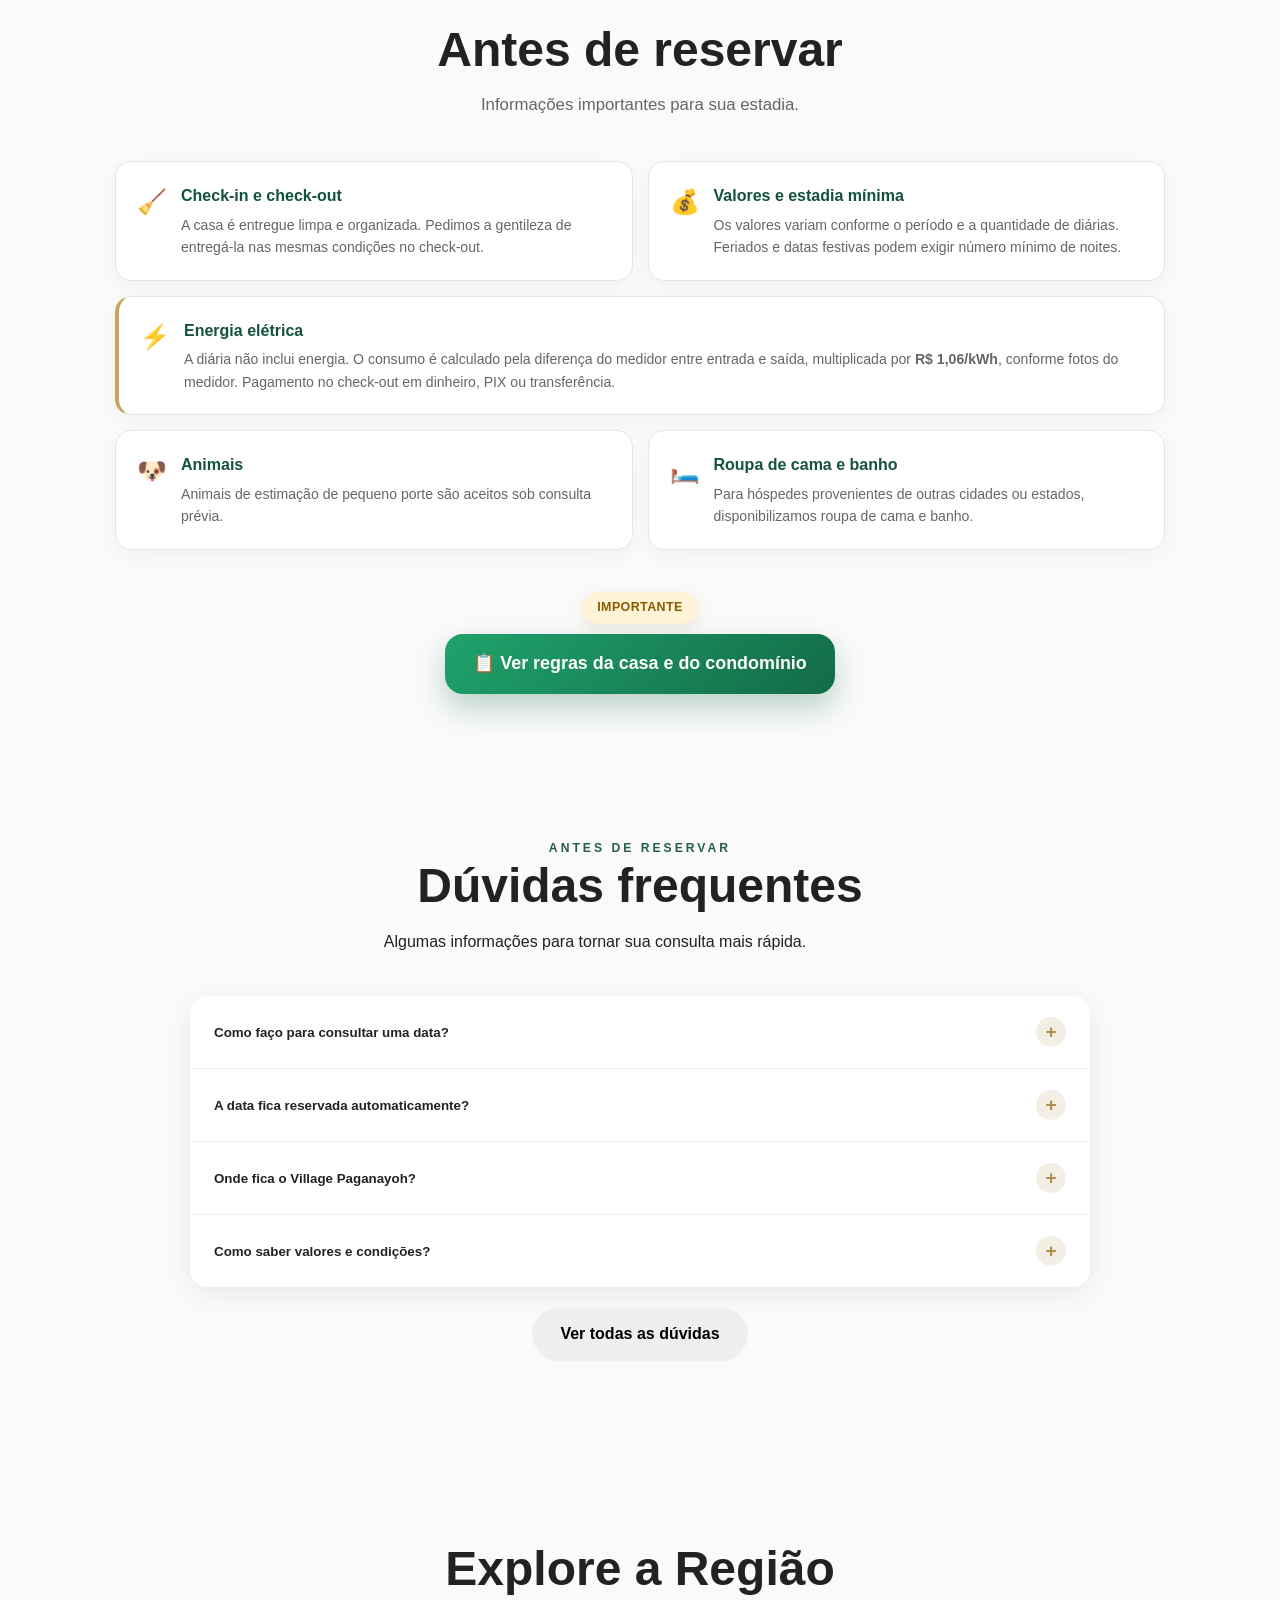
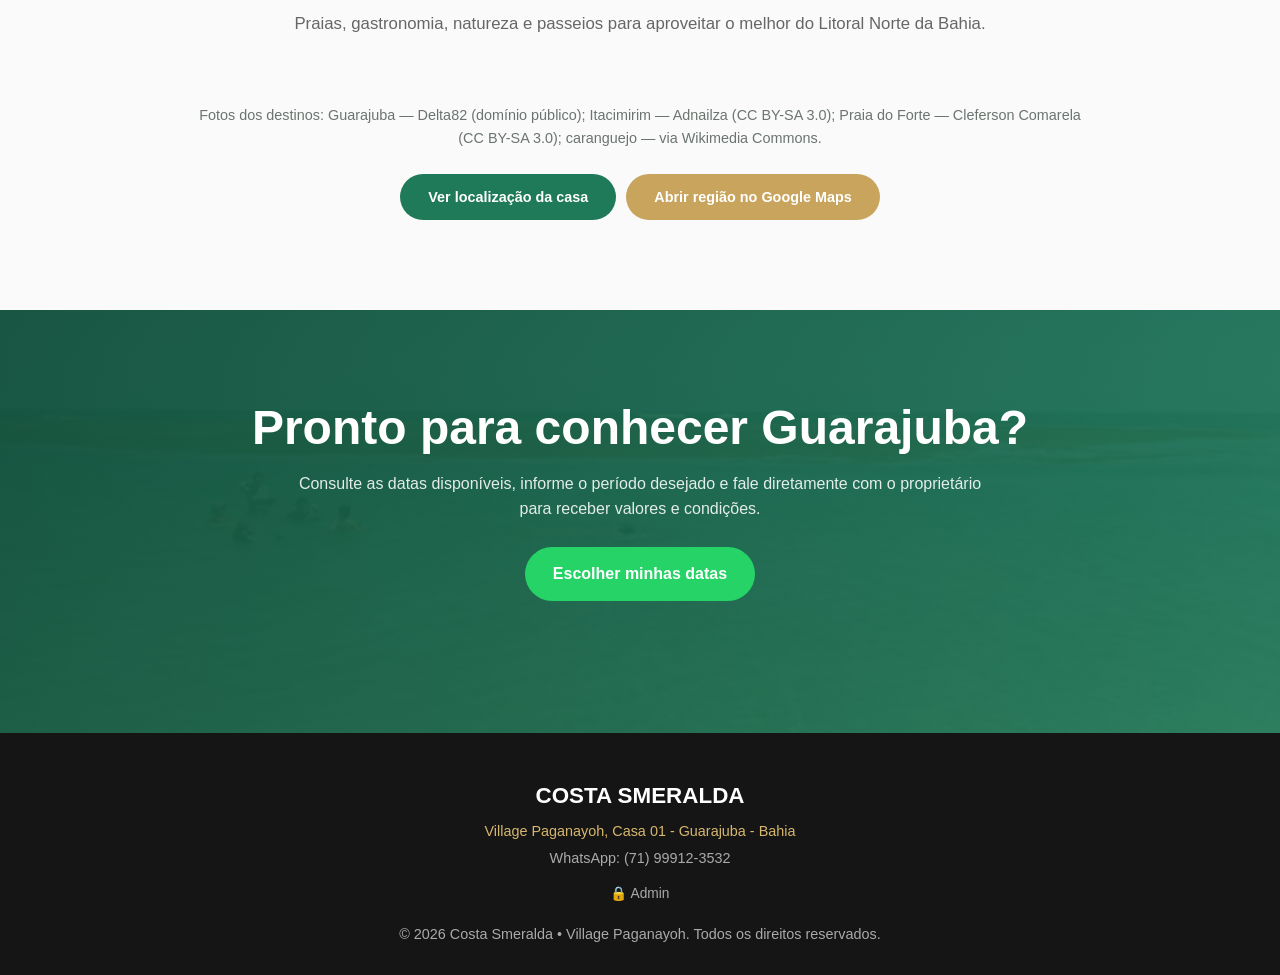
==== commit 9ac3b9f8: "Destaca botão de regras da casa" ====
--- a/index.html
+++ b/index.html
@@ -813,8 +813,66 @@
 .rule.featured{grid-column:1/-1;background:#fffaf0;border-left-color:#b18c4e}
 @media(max-width:600px){.rule.featured{grid-column:auto}}
 
-.rules-access-wrap{display:flex;justify-content:center;margin:-48px auto 55px;padding:0 18px}
-.rules-access-btn{min-height:48px;background:#eef4f1;color:#14523d;border:1px solid #dce8e2}
+.rules-access-wrap{
+  display:flex;
+  justify-content:center;
+  margin:-48px auto 55px;
+  padding:0 18px;
+}
+.rules-highlight{
+  display:flex;
+  flex-direction:column;
+  align-items:center;
+  gap:10px;
+}
+.rules-badge{
+  display:inline-flex;
+  align-items:center;
+  justify-content:center;
+  padding:6px 14px;
+  border-radius:999px;
+  background:#fff4d6;
+  color:#8a5a00;
+  font-size:.78rem;
+  font-weight:800;
+  letter-spacing:.4px;
+  text-transform:uppercase;
+  box-shadow:0 6px 18px rgba(138,90,0,.12);
+}
+.rules-access-btn{
+  display:inline-flex;
+  align-items:center;
+  justify-content:center;
+  gap:10px;
+  min-height:60px;
+  padding:16px 28px;
+  border:none;
+  border-radius:18px;
+  background:linear-gradient(135deg,#1fa36b,#136b47);
+  color:#fff;
+  font-size:1.12rem;
+  font-weight:800;
+  line-height:1.2;
+  cursor:pointer;
+  box-shadow:0 14px 30px rgba(19,107,71,.28);
+  transition:transform .2s ease,box-shadow .2s ease,filter .2s ease;
+}
+.rules-access-btn:hover{
+  transform:translateY(-2px);
+  box-shadow:0 18px 36px rgba(19,107,71,.35);
+  filter:brightness(1.03);
+}
+.rules-access-btn:active{transform:translateY(0)}
+@media(max-width:600px){
+  .rules-access-wrap{margin:-34px auto 42px}
+  .rules-access-btn{
+    width:100%;
+    max-width:360px;
+    font-size:1rem;
+    padding:15px 18px;
+    text-align:center;
+  }
+}
 .rules-dialog{border:0;border-radius:22px;padding:0;width:min(900px,calc(100% - 28px));max-height:88vh;overflow:auto;box-shadow:0 30px 90px rgba(0,0,0,.24)}
 .rules-dialog::backdrop{background:rgba(15,25,21,.58)}
 .rules-dialog-wrap{padding:28px}
@@ -1078,7 +1136,12 @@
 
 
 <div class="rules-access-wrap">
-  <button type="button" class="btn btn-light rules-access-btn" id="openHouseRules">📋 Ver regras da casa e do condomínio</button>
+  <div class="rules-highlight">
+    <span class="rules-badge">Importante</span>
+    <button type="button" class="rules-access-btn" id="openHouseRules">
+      📋 Ver regras da casa e do condomínio
+    </button>
+  </div>
 </div>
 
 
